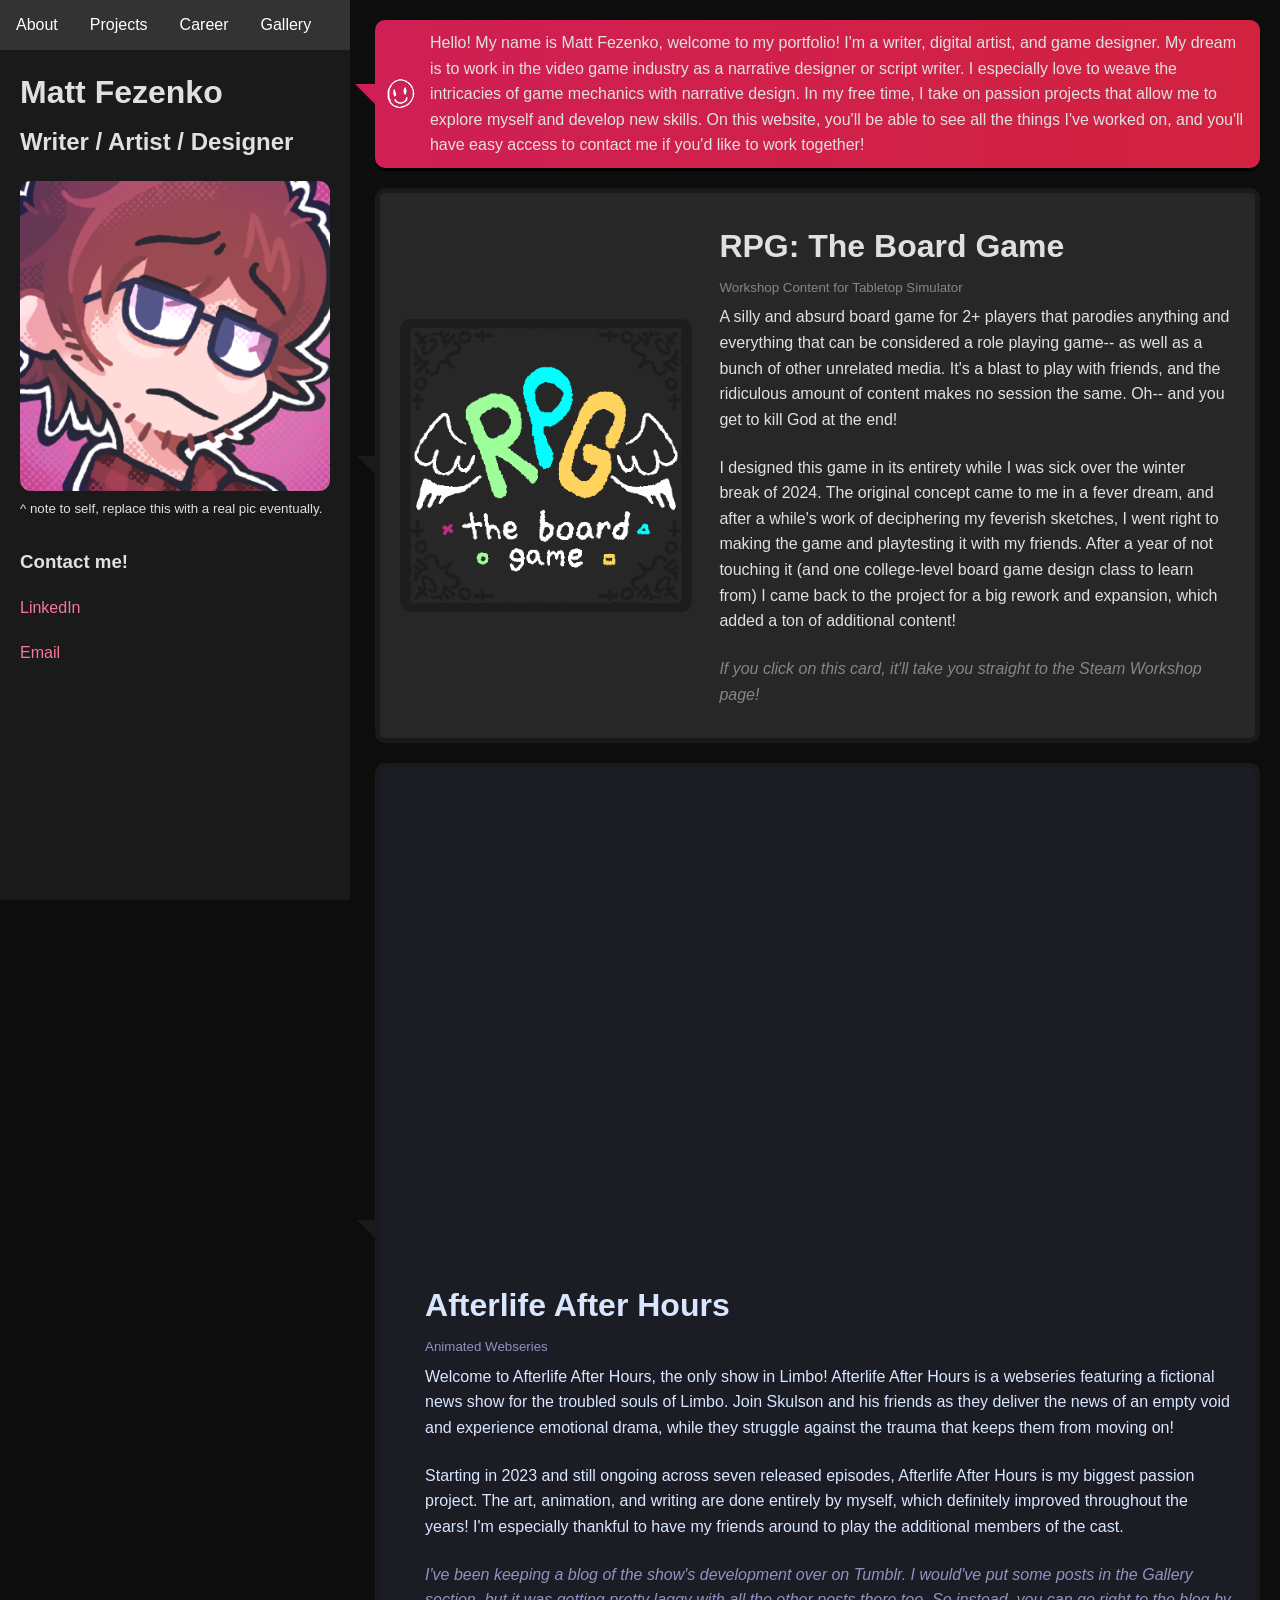
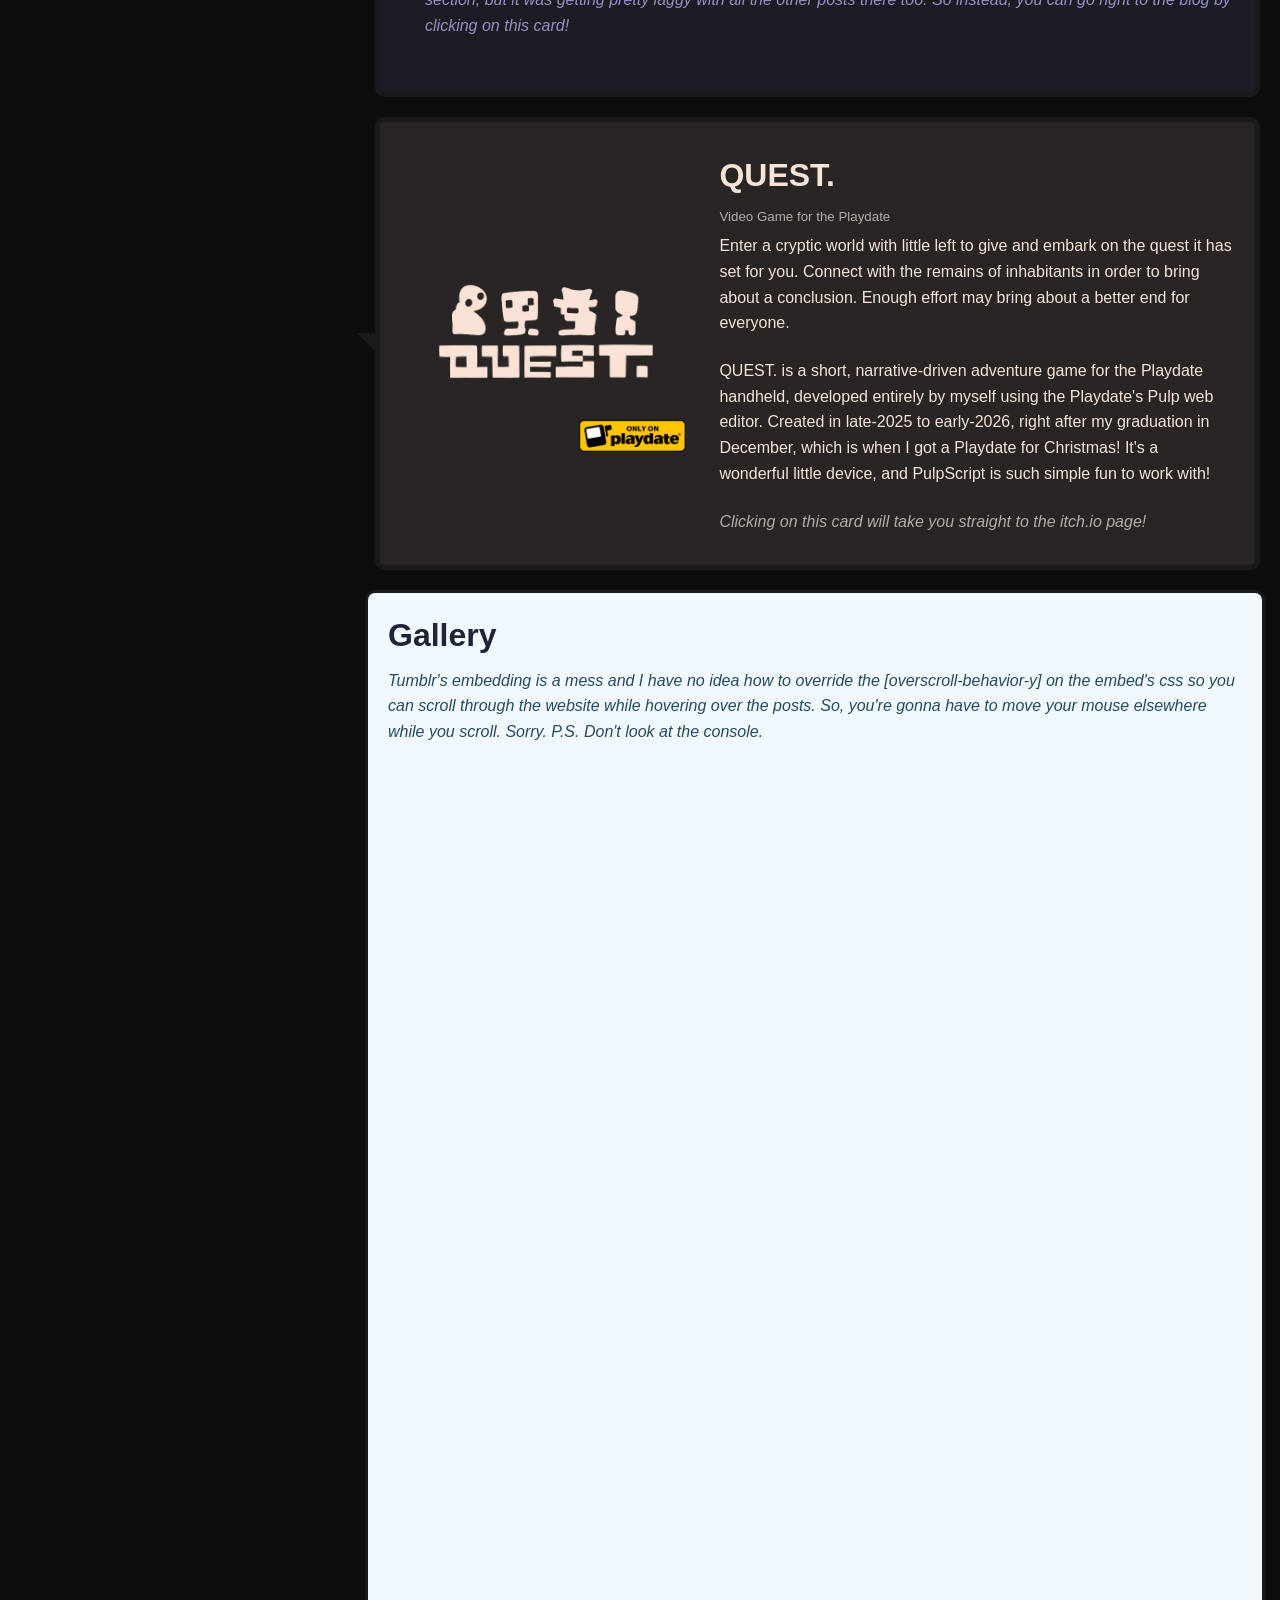
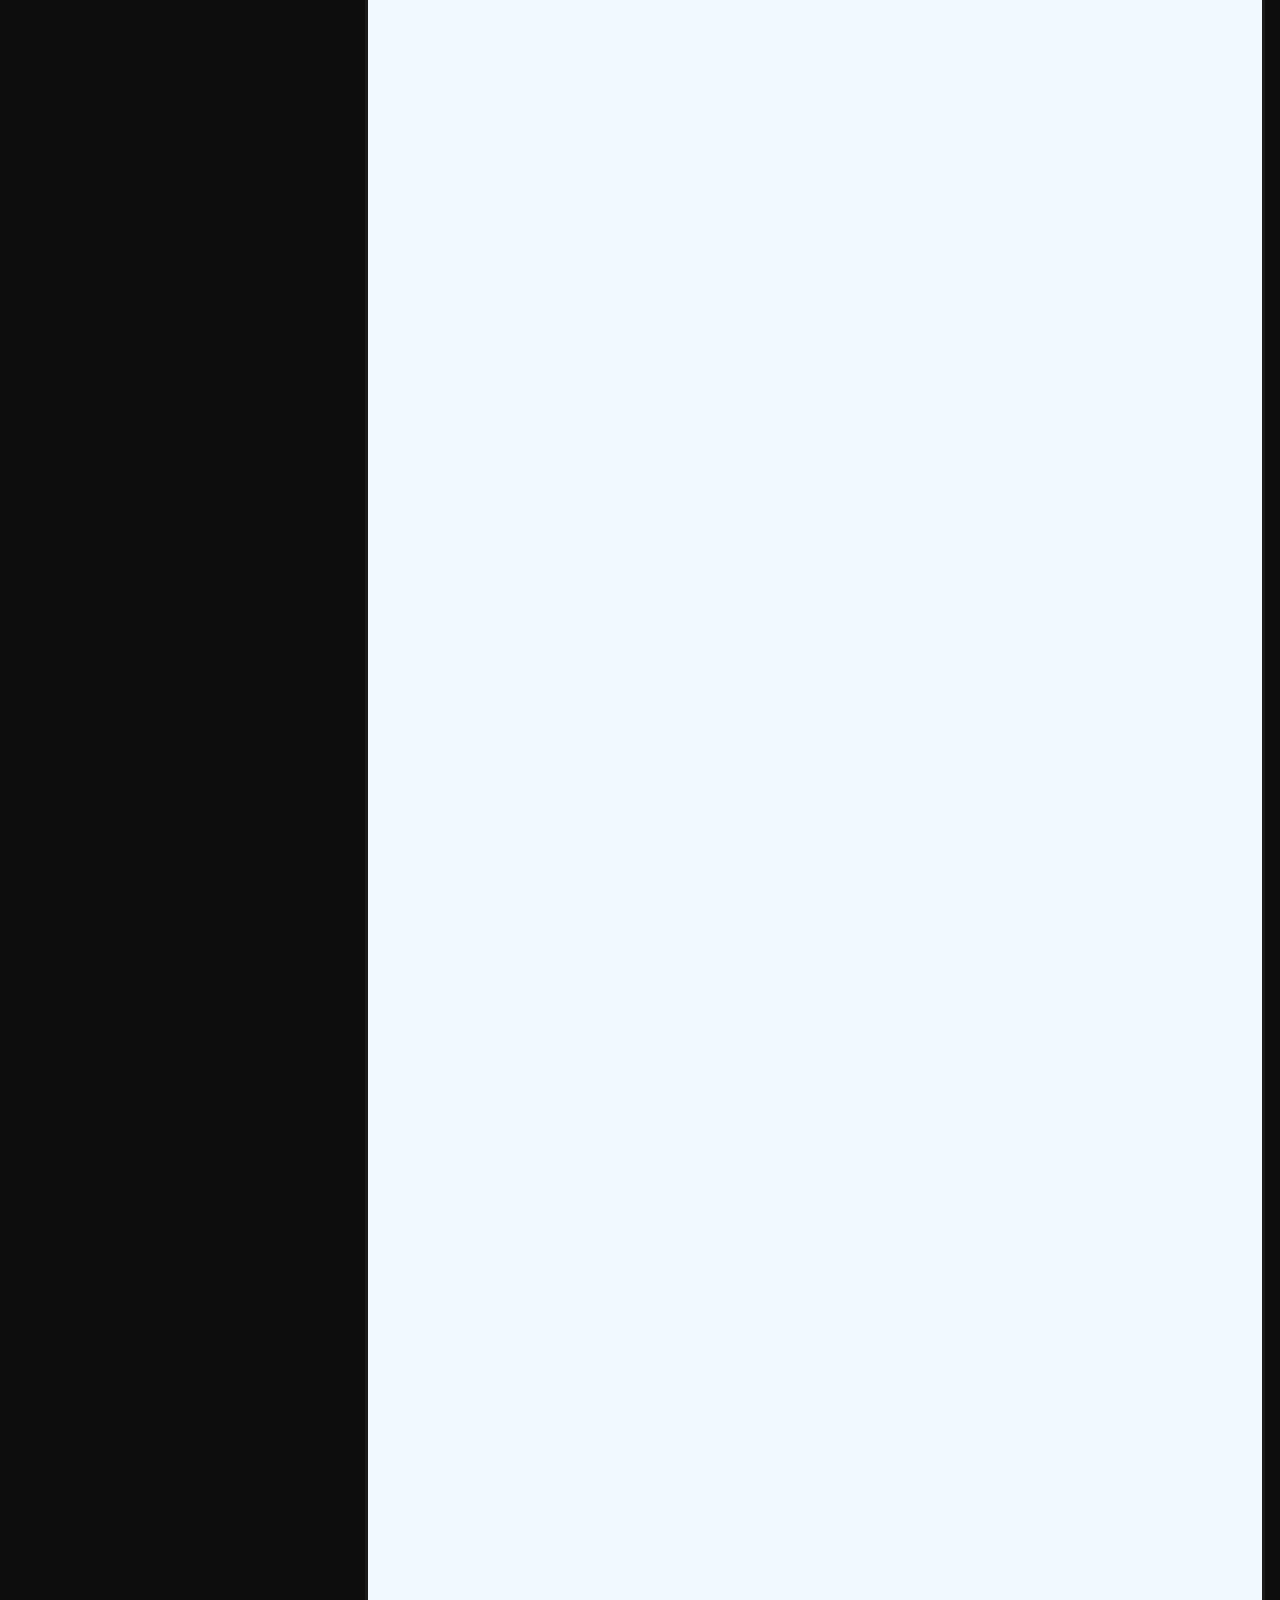
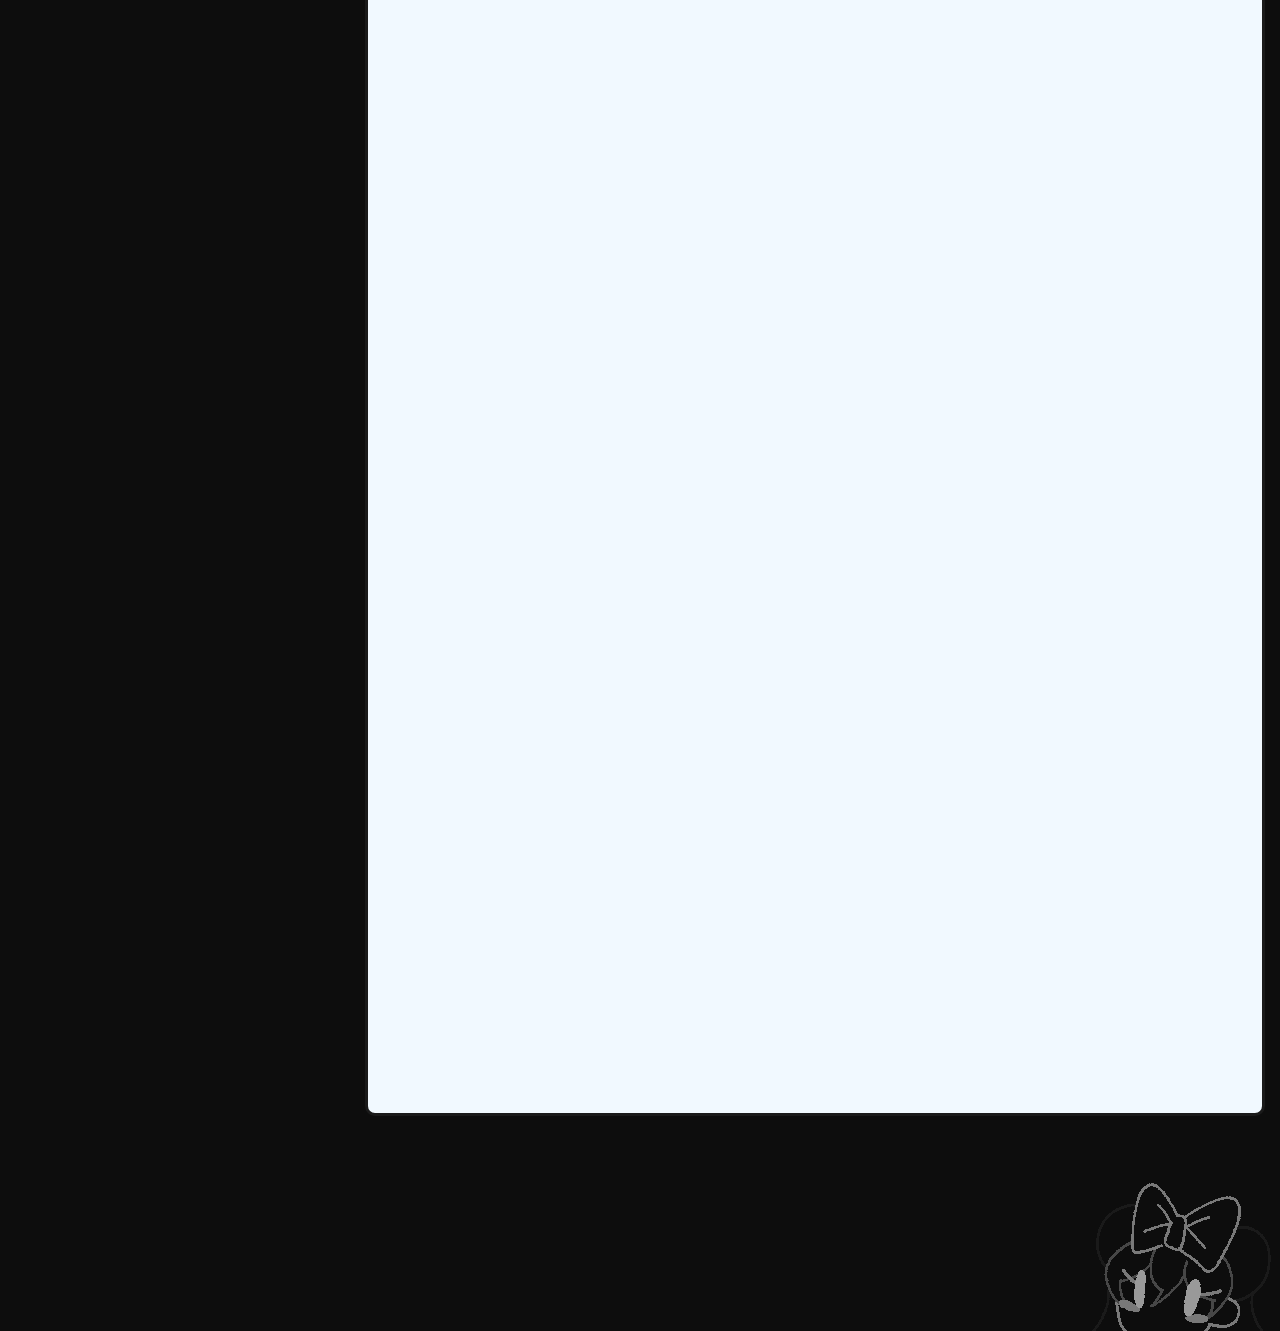
==== index.html @ 49c945d4 "Fixed the footer being lame and boring. Also added.... something else, I don't remember! Oops! Whate" ====
<!doctype html>
<html lang="en">
<meta charset="UTF-8">
<title>Page Title</title>
<meta name="viewport" content="width=device-width,initial-scale=1">
<title>About Me — Portfolio</title>
<link rel="stylesheet" href="styles.css">

<body>
    <aside>
        <ul>
            <!-- <li style="float:left"><a href="#">Home</a></li> -->
            <li><a href="#">About</a></li>
            <li><a href="#">Projects</a></li>
            <li><a href="#">Career</a></li>
            <li><a href="#">Gallery</a></li>
        </ul>
        <div class="sidebar">

            <h1>Matt Fezenko</h1>
            <h2>Writer / Artist / Designer</h2>
            <br>
            <img src="test.png" alt="Portrait" style="width:100%;height:max-content;border-radius: 11px;">
            <p><sup> ^ note to self, replace this with a real pic eventually.</sup></p>
            <br>
            <h3>Contact me!</h3>
            <br>
            <a href="https://www.linkedin.com/in/matt-fezenko-17993b254/">LinkedIn</a>
            <br>
            <a href="mailto:matthew30204@gmail.com">Email</a>

        </div>
    </aside>

    <main>

        <hgroup class="mini-bubble">
            <img class="emoji" src="img/smile_test.gif" alt=":smiley:" style="align-self: center;">
            <p style="padding-left: 1.5%;">Hello! My name is Matt Fezenko, welcome to my portfolio! I'm a writer,
                digital artist, and game designer. My dream is to work in the video game industry as a narrative
                designer or script writer.
                I especially love to weave the intricacies of game mechanics with narrative design.
                In my free time, I take on passion projects that allow me to explore myself and develop new skills.
                On this website, you'll be able to see all the things I've worked on, and you'll have easy access to
                contact me if you'd like to work together!
            </p>
        </hgroup>

        
        <hgroup class="bubble" style="background-color:#272727; color:#ffffff;">
            <a href="https://steamcommunity.com/sharedfiles/filedetails/?id=3132301756">
            <img class="image" src="img\rpg_header.png" style="width:99%;">
            <container>
                <h1 style="padding-left:5%; padding-top:2%; color: #e0e0e0;"> RPG: The Board Game</h1>
                <sup style="padding-left:5%; color: rgb(134, 134, 134);"> Workshop Content for Tabletop Simulator</sup>
                <p style="padding-left:5%; color: #e0e0e0;" > A silly and absurd board game for 2+ players that parodies anything and
                    everything that can be considered a role playing game-- as well as a bunch of other unrelated media. 
                    It's a blast to play with friends, and the ridiculous amount of content makes no session the same.
                    Oh-- and you get to kill God at the end!</p>
                <br>
                <p style="padding-left:5%; padding-right:2%; color: #e0e0e0;">I designed this game in its entirety while I was sick over the winter break
                    of 2024. The original concept came to me in a fever dream, and after a while's work of deciphering
                    my feverish sketches,
                    I went right to making the game and playtesting it with my friends. After a year of not touching it
                    (and one college-level board game design class to learn from) I came back to the project for a big
                    rework and expansion, which added a ton of additional content!</p>
                <br>
                <p style="padding-left:5%; padding-bottom:2%; color: rgb(134, 134, 134);"><i>If you click on this card, it'll take you straight to the Steam Workshop page!</i></p>
            </container>
            </a>
        </hgroup>
        
        
        <hgroup class="bubble" style="background-color:#1c1c25;">
            <a href="https://afterlifeafterhours.tumblr.com" style="flex-direction: column;">
            <iframe class="video" src="https://www.youtube.com/embed/videoseries?si=u2Iw6Vz8kjrTDzzK&amp;list=PL6oJCat0-7sY2JEn8Pnu3G33MvRv04XU5" title="YouTube video player" frameborder="0" allow="accelerometer; autoplay; clipboard-write; encrypted-media; gyroscope; picture-in-picture; web-share" referrerpolicy="strict-origin-when-cross-origin" allowfullscreen></iframe>
            <container style="padding-top: 3%; padding-bottom: 2%;">
                <h1 style="padding-left: 3%; color:#d8e6ff;" > Afterlife After Hours</h1>
                <sup style="padding-left: 3%; color:#9291c2;"> Animated Webseries</sup>
                <p style="padding-left: 3%; color:#d8e6ff;"> Welcome to Afterlife After Hours, the only show in Limbo! Afterlife After
                    Hours is a webseries featuring a fictional news show for the troubled souls of Limbo. Join Skulson
                    and his friends as they deliver the news of an empty void and experience emotional drama, while they struggle against the trauma
                    that keeps them from moving on! </p>
                <br>
                <p style="padding-left:3%; color:#d8e6ff;">Starting in 2023 and still ongoing across seven released episodes, Afterlife After Hours is my biggest
                    passion project. The art, animation, and writing are done entirely by myself, which definitely improved throughout the years! I'm especially thankful to have my friends around to play the additional members of the cast.</p>
                <br>
                <p style="padding-left:3%; padding-bottom:2%; color:#9291c2;"><i>I've been keeping a blog of the show's development over on Tumblr. I would've put some posts in the Gallery section, but it was getting pretty laggy with all the other posts there too. So instead, you can go right to the blog by clicking on this card!</i></p>
            </container>
            </a>
        </hgroup>
        

        <hgroup class="bubble" style="background-color:#282524; color:#f6e4d8;">
            <img class="image" src="img\quest_header.png" style="width:99%;">
            <container>
                <h1 style="padding-left: 5%; padding-top:2%;" > QUEST.</h1>
                <sup style="padding-left: 5%; color:#b3aca7;"> Video Game for the Playdate</sup>
                <p style="padding-left: 5%;"> Enter a cryptic world with little left to give and embark on the quest it
                    has set for you. Connect with the remains of inhabitants in order to bring about a conclusion.
                    Enough effort may bring about a better
                    end for everyone.</p>
                <br>
                <p style="padding-left:5%; padding-right:2%;"> QUEST. is a short, narrative-driven adventure game for the Playdate
                    handheld, developed entirely by myself using the Playdate's Pulp web editor. Created in late-2025 to early-2026, right
                    after my graduation in December, which is when I got
                    a Playdate for Christmas! It's a wonderful little device, and PulpScript is such simple fun to work
                    with!
                </p>
                <br>
                <p style="padding-left:5%; padding-bottom:2%; color:#b3aca7;"><i>Clicking on this card will take you straight to the itch.io page!</i></p>
            </container>
            </p>
        </hgroup>

        <hgroup class="gallery-bubble">
            <h1 style="color: #212138;">Gallery</h1>
            <i style="color:#254a5e">Tumblr's embedding is a mess and I have no idea how to override the [overscroll-behavior-y] on the embed's css so you can scroll through the website while hovering over the posts. So, you're gonna have to move your mouse elsewhere while you scroll. Sorry. P.S. Don't look at the console.</i>
            <br>
            <container class="grid"> 
                <iframe title="Tumblr post" frameborder="0" allowfullscreen="true" src="https://embed.tumblr.com/embed/post/f4obCw_0-6rOYSiC2QkIlg/805022764881821696/v2?&amp;language=en_US&amp;did=c6e4c0f3ec1ad38d629c1396662a0e3ebbc42ff5" class="tumblr-embed tumblr-embed-loaded" style="display: block; padding: 0px; margin: 0px auto; border: none; visibility: visible; min-height: 200px; max-width: 100%;" height="710"></iframe>
                <iframe title="Tumblr post" frameborder="0" allowfullscreen="true" src="https://embed.tumblr.com/embed/post/t:K0C_xB9n4qiNK-OOtm3hPA/803877996694011904/v2?&amp;language=en_US&amp;did=73a4d217e69bb0d94b3b1ed77fca16cd2f68afd3" class="tumblr-embed tumblr-embed-loaded" style="display: block; padding: 0px; margin: 10px auto; border: none; visibility: visible; min-height: 200px; max-width: 100%;" height="812"></iframe>
                <iframe title="Tumblr post" frameborder="0" allowfullscreen="true" src="https://embed.tumblr.com/embed/post/t:K0C_xB9n4qiNK-OOtm3hPA/796437949115973632/v2?&amp;language=en_US&amp;did=5fd5b3437accfe8dee5e91b8a345dd3c7282a014" class="tumblr-embed tumblr-embed-loaded" style="display: block; padding: 0px; margin: 10px auto; border: none; visibility: visible; min-height: 200px; max-width: 100%;" height="635"></iframe>
                <iframe title="Tumblr post" frameborder="0" allowfullscreen="true" src="https://embed.tumblr.com/embed/post/t:K0C_xB9n4qiNK-OOtm3hPA/786884608504496128/v2?&amp;language=en_US&amp;did=455853525a36215f6145d07238ef25945cac2326" class="tumblr-embed tumblr-embed-loaded" style="display: block; padding: 0px; margin: 10px auto; border: none; visibility: visible; min-height: 200px; max-width: 100%;" height="756"></iframe>
                <iframe title="Tumblr post" frameborder="0" allowfullscreen="true" src="https://embed.tumblr.com/embed/post/t:K0C_xB9n4qiNK-OOtm3hPA/788061404734390272/v2?&amp;language=en_US&amp;did=3bb7875708f97b5e8bacf2acc017ecf203bdb979" class="tumblr-embed tumblr-embed-loaded" style="display: block; padding: 0px; margin: 10px auto; border: none; visibility: visible; min-height: 200px; max-width: 100%;" height="486"></iframe>
                <iframe title="Tumblr post" frameborder="0" allowfullscreen="true" src="https://embed.tumblr.com/embed/post/t:K0C_xB9n4qiNK-OOtm3hPA/776252419817472000/v2?&amp;language=en_US&amp;did=5287c4a03eb77dd0974cabf0a016cbf25190ecc0" class="tumblr-embed tumblr-embed-loaded" style="display: block; padding: 0px; margin: 10px auto; border: none; visibility: visible; min-height: 200px; max-width: 100%;" height="1536"></iframe>
                <iframe title="Tumblr post" frameborder="0" allowfullscreen="true" src="https://embed.tumblr.com/embed/post/t:K0C_xB9n4qiNK-OOtm3hPA/771635293608607744/v2?&amp;language=en_US&amp;did=9928a260d12278bf8196b693c053f87977771ed9" class="tumblr-embed tumblr-embed-loaded" style="display: block; padding: 0px; margin: 10px auto; border: none; visibility: visible; min-height: 200px; max-width: 100%;" height="1176"></iframe>
                <iframe title="Tumblr post" frameborder="0" allowfullscreen="true" src="https://embed.tumblr.com/embed/post/t:K0C_xB9n4qiNK-OOtm3hPA/765801876199538688/v2?&amp;language=en_US&amp;did=1bfde601764ee594531c6b2c87093d0ca4cb94ae" class="tumblr-embed tumblr-embed-loaded" style="display: block; padding: 0px; margin: 10px auto; border: none; visibility: visible; min-height: 200px; max-width: 100%;" height="794"></iframe>
            </container>
        </hgroup>

        <footer>
            <div class="secret">
            </div>
            
        </footer>
    </main>

</body>

</html>
---- styles.css ----
/* General Styles */
* {
    margin: 0;
    padding: 0;
    box-sizing: border-box;
    scrollbar-width: thin;
    scrollbar-color: #f77898 #0d0d0d;
}

body {
    display: flex;
    font-family: Arial;
    line-height: 1.4;
    color: #e0e0e0;
    background-color: #0d0d0d;
    height: 100%;
}

html {
    scroll-behavior: smooth;
    height: 100%;
    overscroll-behavior-y: none
    /* threw this in here and a dozen other places thinking it would make it so you can scroll while hovering over one of the Tumblr embeds. 
    it's the right property but i have no idea how to make it actually work. whatever, it's gonna stay in as a reminder of what Tumblr puts me through.*/
}

ul {
    /* nav bar stuff*/
    visibility: visible;
    list-style-type: none;
    margin: 0;
    padding: 0;
    overflow: hidden;
    background-color: #333333;
}

ul li {
    /* item list in nav bar */
    float: left;
}

ul li a {
    /* link in nav bar */
    display: block;
    color: white;
    text-align: center;
    padding: 14px 16px;
    text-decoration: none;
}

a {
    color: #f77898;
    text-decoration: none;
    display: flex;
}

ul li a:hover {
    /* mouse over link */
    color: hotpink;
}

.image {
    border-radius: 11px;
    height: fit-content;
    max-width: 35%;
    align-self: center;
}

.video {
    border-radius: 10px;
    width: 100%;
    height: fill;
    aspect-ratio: 16/9;
}

.emoji {
    width: 2em;
    height: 2em;
}

.secret {
    /* hidden image in footer */
    overflow: hidden;
    float: right;
    background: url("img/idolpeek.gif") no-repeat;
    display: block;
    visibility: visible;
    padding: 10px;
    height: 200px;
    width: 200px;

    /* transform set-up so she hides when hovered over */
    top: 0;
    position: relative;
    transition: 1s;
}

.secret:hover {
    top: 100px;
    background: url("img/idolpeek_shy.gif") no-repeat;
}

aside {
    height: 100%;
    position: fixed;
    overflow-y: hidden;
    top: 0px;
    /* adjust based on nav bar height */
    left: 0;
    width: 30%;
    max-width: 350px;
    min-width: 200px;
}

.sidebar {
    padding: 20px;
    background-color: #1a1a1a;
    height: 100%;
}

.container {
    display: flex;
    flex-direction: row;
    justify-content: center;
    align-items: flex-start;
    width: 100%;
}

.grid {
    /* multi-column layout for gallery, took the code from somewhere online so i don't know why i would use -webkit and -moz.
    it's clearly something regarding Safari webkit and Mozilla Firefox but I don't use either of those enough to know the difference.*/
    -webkit-column-count: 3;
    -webkit-column-gap: 1%;
    -moz-column-count: 3;
    -moz-column-gap: 1%;
    column-count: 4;
    column-gap: 1%;
    gap: 1%;
    width: 100%;
}

h1 {
    font-size: 2em;
    margin-bottom: 10px;
}

i {
    line-height: 1.6;
}

p {
    line-height: 1.6;
}

.bubble {
    display: flex;
    flex-direction: row;
    margin: 20px;
    margin-left: min(calc(30% + 25px), calc(350px + 25px));
    min-width: 400px;
    max-width: 70%;
    padding: 20px;
    background: #1a1a1a;

    border-style: solid;
    border-width: 5px;
    border-radius: 10px;
    border-color: #1a1a1a;
    box-shadow: 0px 0px 0px #1a1a1a;

    /* remember! this is the stuff you need in a class for it to move on hover!!! */
    top: 0;
    position: relative;
    transition: 0.5s;
}

.bubble:hover {
    top: -10px;
}

.bubble:after {
    content: '';
    position: absolute;
    left: 0;
    top: 50%;
    width: 0;
    height: 0;
    border: 20px solid transparent;
    border-right-color: #1a1a1a;
    border-left: 0;
    border-top: 0;
    margin-top: -10px;
    margin-left: -23px;
}

.mini-bubble {
    display: flex;
    flex-direction: row;
    width: fit-content;
    min-width: 300px;
    max-width: 70%;
    margin: 20px;
    margin-left: min(calc(30% + 25px), calc(350px + 25px));
    padding: 10px;
    position: relative;
    background: #2e2e2e;
    background-image: linear-gradient(to right, rgb(207, 31, 84), rgb(209, 34, 63));
    border-radius: 10px;
    box-shadow: 0 3px 0px rgb(0, 0, 0);
    transition: 0.5s;
}

.mini-bubble:after {
    content: '';
    position: absolute;
    left: 0;
    top: 50%;
    width: 0;
    height: 0;
    border: 20px solid transparent;
    border-right-color: rgb(207, 31, 84);
    border-left: 0;
    border-top: 0;
    margin-top: -10px;
    margin-left: -20px;
}

.gallery-bubble {
    display: flex;
    flex-direction: column;
    margin: 15px;
    margin-left: min(calc(30% + 15px), calc(350px + 15px));

    min-width: 400px;
    max-width: 80%;
    padding: 20px;
    position: relative;
    background: #1a1a1a;

    border-style: solid;
    border-radius: 10px;
    border-color: #1a1a1a;
    background-color: #f1f9ff;

    box-shadow: 0px 0px 0px #1a1a1a;

    top: 0;
    transition: 0.5s;
}

.tumblr-embed {
    overscroll-behavior-y: none !important;
    border-radius: 10px;
    border-style: hidden;
    position: relative;
    top: 0px;
    transition: 0.5s;
}

.tumblr-embed:hover {
    top: -10px;
}

.button {
    background-color: #858585;
    border-radius: 10px;
    color: white;
    margin-left: 5%;
    margin-top: 2%;
    padding: 10px;
    text-align: center;
    text-decoration: none;
    font-size: 16px;
    cursor: pointer;
}

.footer {
    width: fill;
}


@media screen and (max-width: 1222px) {

    .container,
    .bubble, a {
        flex-direction: column;
    }

    .image {
        max-width: min-content;
        height: auto;
        margin-bottom: 1%;
    }

}

/* makes the grid have more/less columns based on screen size. there's probably an easier way to do this but i really don't care. */
@media screen and (max-width: 1600px) {
    .grid {
        -webkit-column-count: 3;
        -webkit-column-gap: 0px;
        -moz-column-count: 3;
        -moz-column-gap: 0px;
        column-count: 3;
        column-gap: 0px;
        gap: 1%;
        width: 100%;
    }
}

@media screen and (max-width: 1280px) {
    .grid {
        -webkit-column-count: 2;
        -webkit-column-gap: 0px;
        -moz-column-count: 2;
        -moz-column-gap: 0px;
        column-count: 2;
        column-gap: 0px;
        gap: 1%;
        width: 100%;
    }
}

@media screen and (max-width: 690px) {

    ul, .sidebar, .bubble:after, .mini-bubble:after {
        visibility: hidden;
    }

    .container,
    .bubble, .mini-bubble, .gallery-bubble {
        flex-direction: column;
        margin-left: 10px;
        margin-right: 10px;
        max-width: 100%;
        min-width: none;
    }

    .image {
        max-width: min-content;
        height: auto;
        margin-bottom: 1%;
    }

    .grid {
        -webkit-column-count: 2;
        -webkit-column-gap: 0px;
        -moz-column-count: 2;
        -moz-column-gap: 0px;
        column-count: 2;
        column-gap: 0px;
        gap: 1%;
        width: 100%;
    }

}
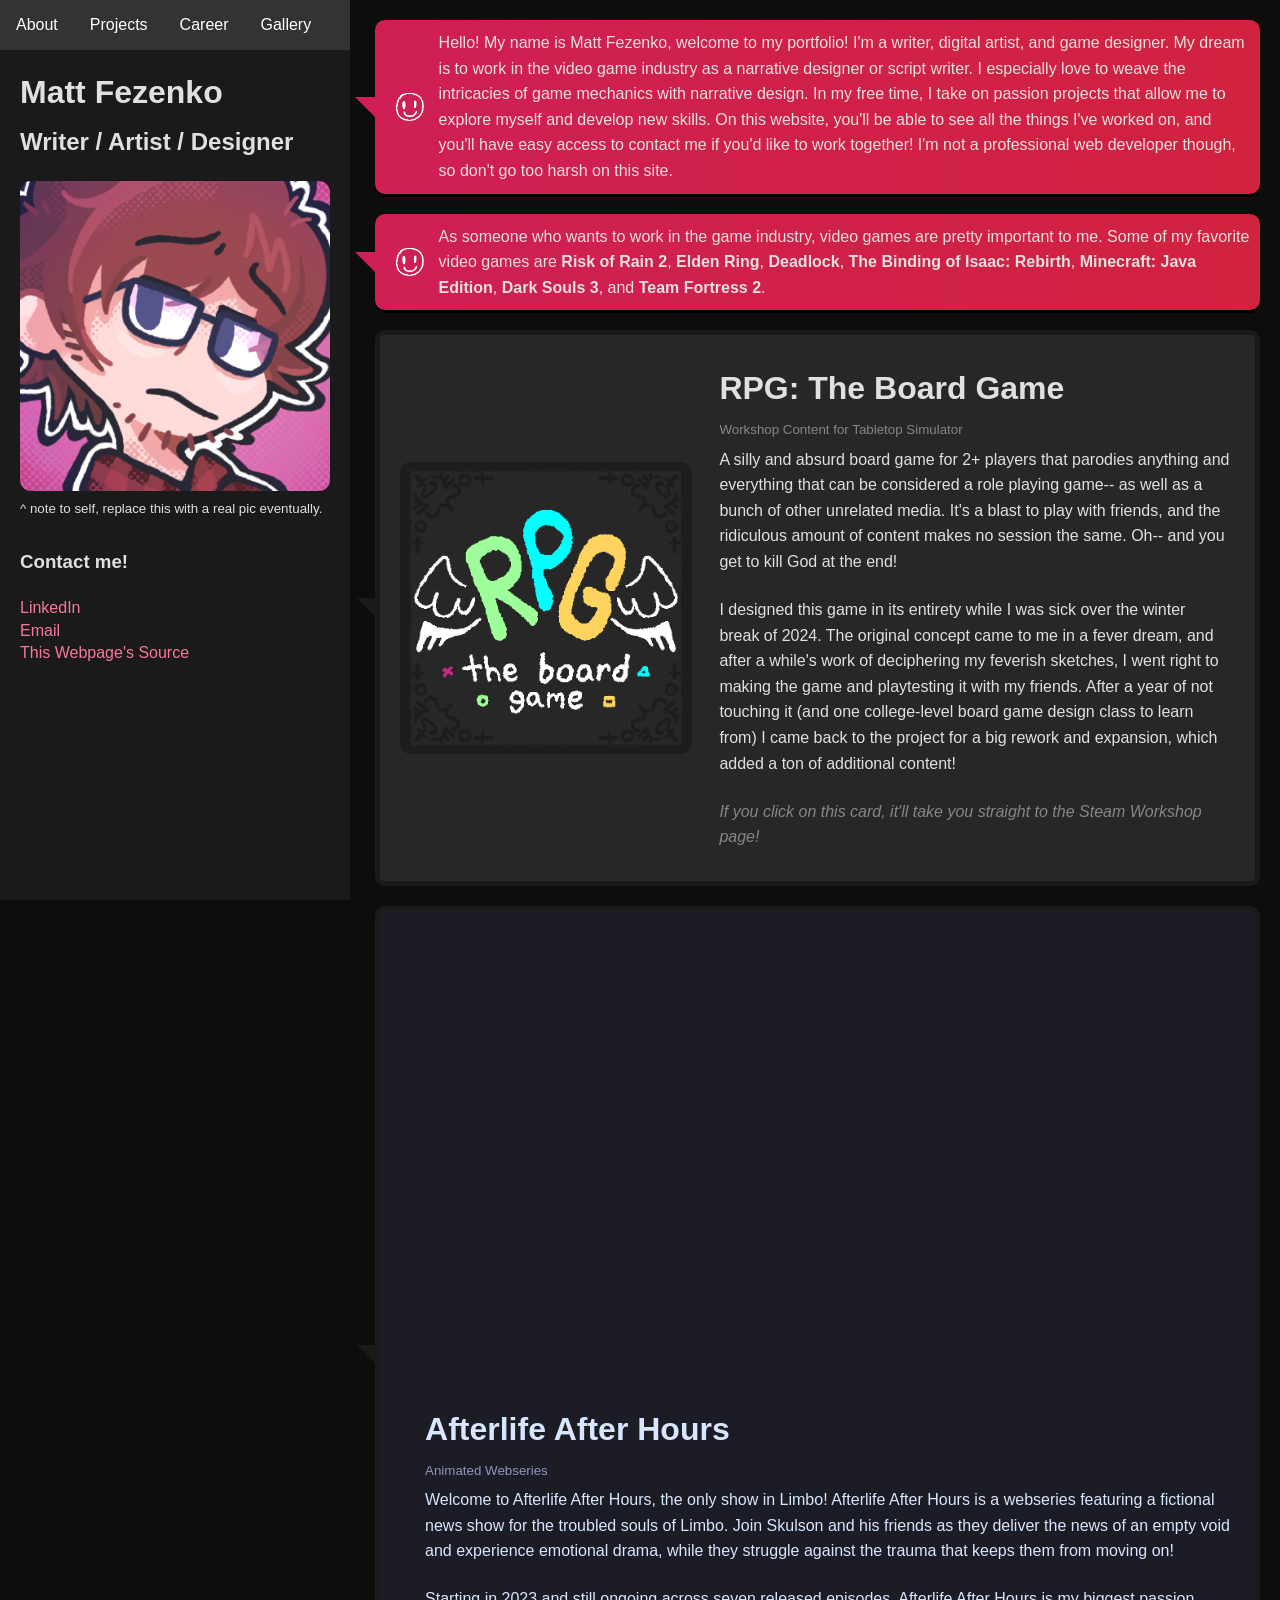
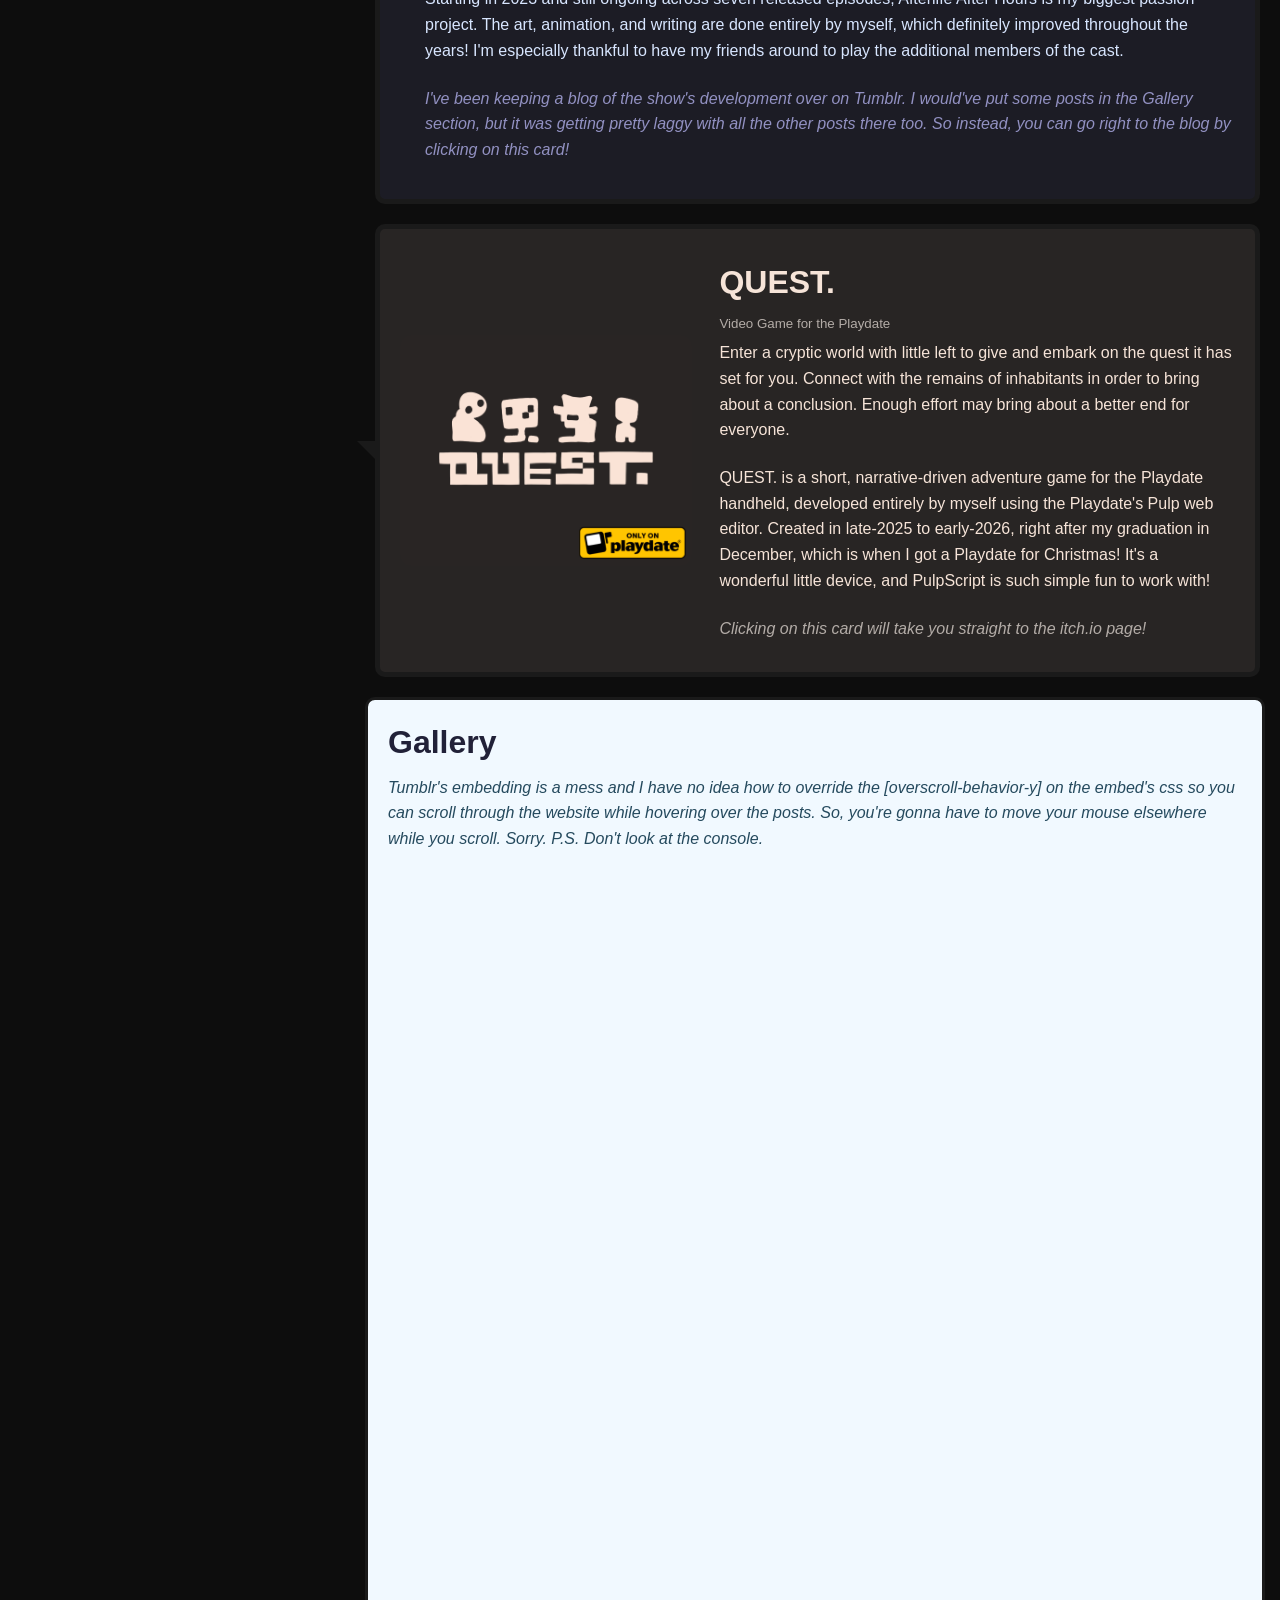
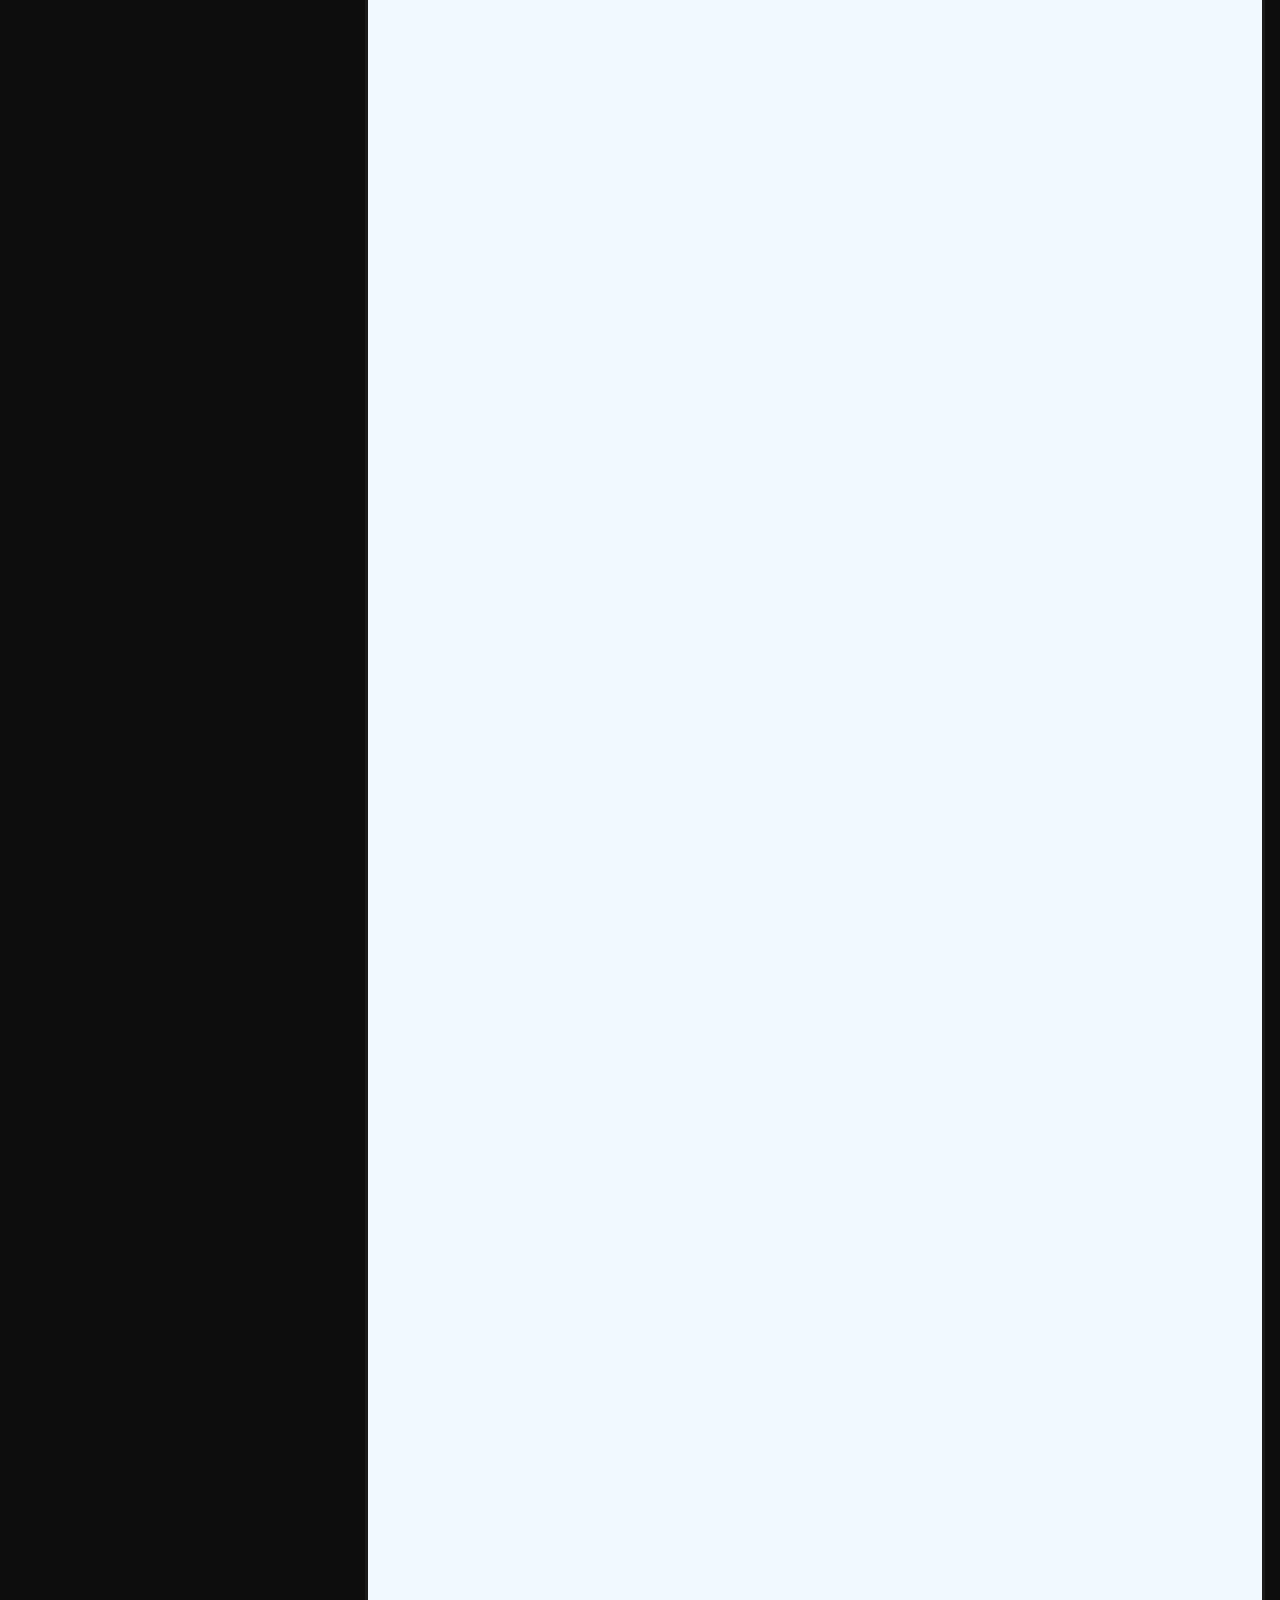
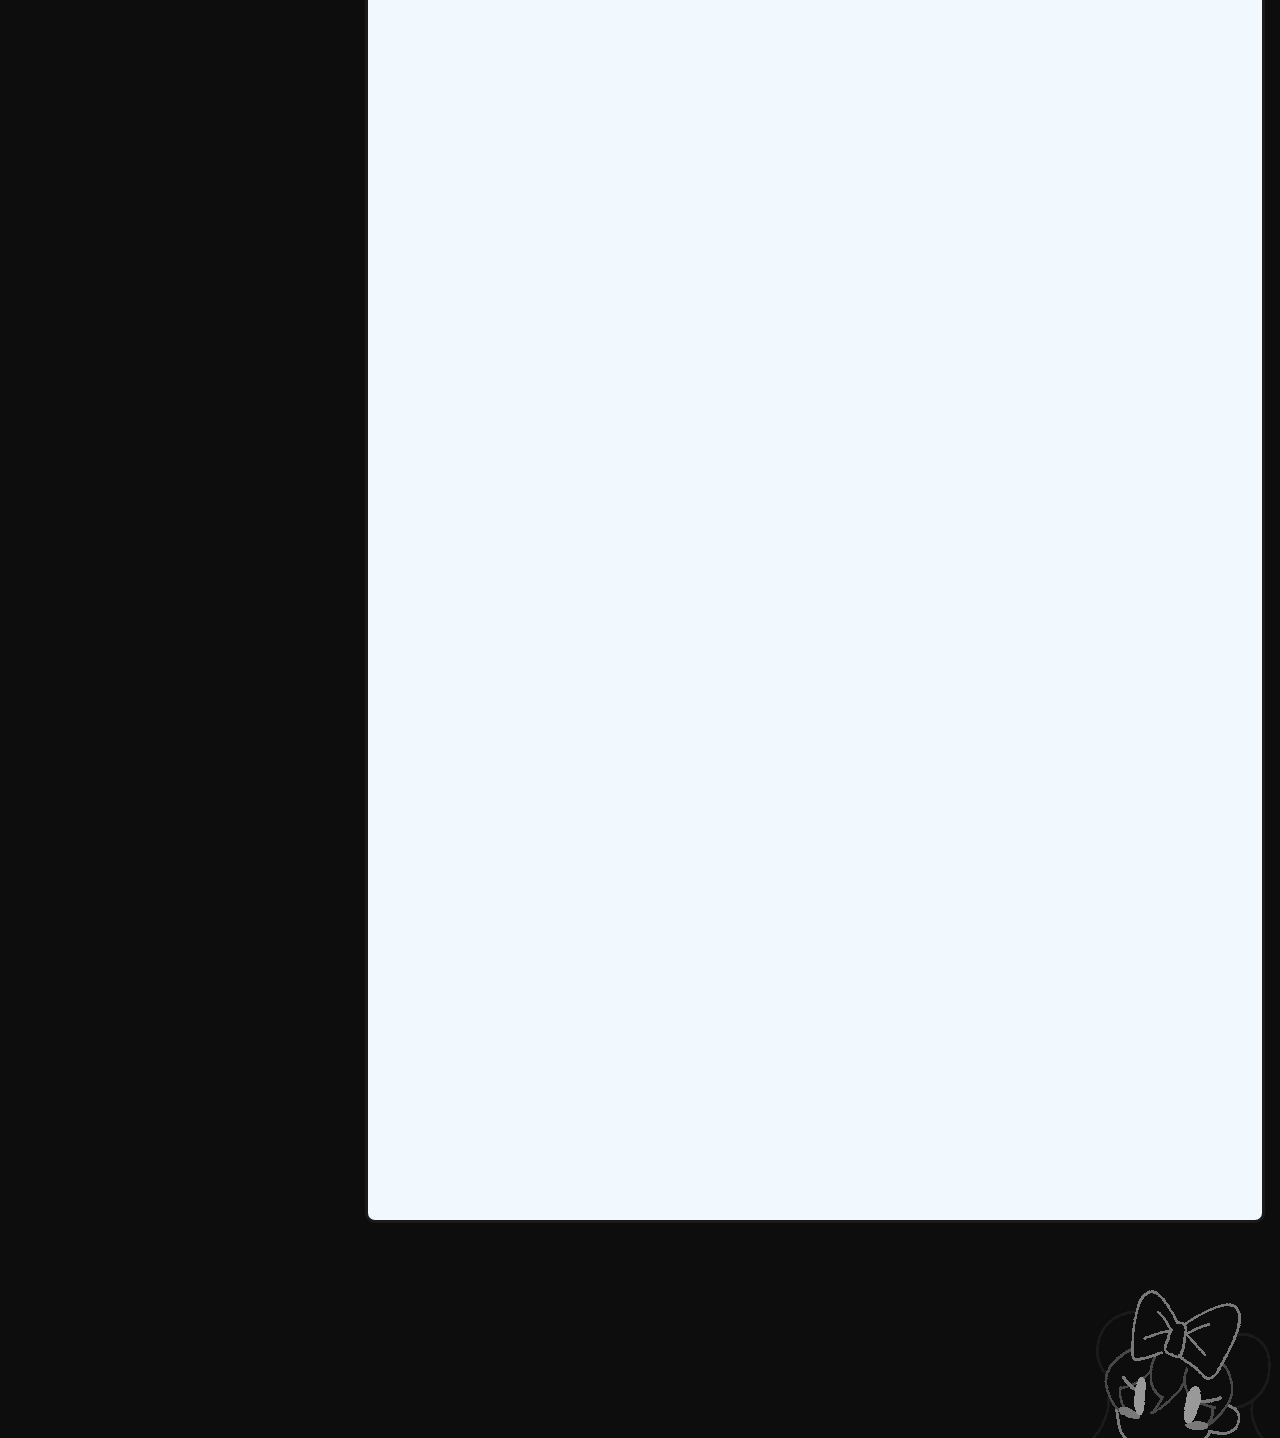
==== commit 7ab13ac5: "Fixed the footer being broken, actually. Oh, and I added a list of favorite games to the About Me se" ====
--- a/index.html
+++ b/index.html
@@ -3,7 +3,7 @@
 <meta charset="UTF-8">
 <title>Page Title</title>
 <meta name="viewport" content="width=device-width,initial-scale=1">
-<title>About Me — Portfolio</title>
+<title>Matt Fezenko!</title>
 <link rel="stylesheet" href="styles.css">
 
 <body>
@@ -14,6 +14,9 @@
             <li><a href="#">Projects</a></li>
             <li><a href="#">Career</a></li>
             <li><a href="#">Gallery</a></li>
+
+            <!-- to:do - figure out how to link these to different sections of the page.  -->
+
         </ul>
         <div class="sidebar">
 
@@ -28,7 +31,8 @@
             <a href="https://www.linkedin.com/in/matt-fezenko-17993b254/">LinkedIn</a>
             <br>
             <a href="mailto:matthew30204@gmail.com">Email</a>
-
+            <br>
+            <a href="https://github.com/art1st1x/portfolio"> This Webpage's Source</a>
         </div>
     </aside>
 
@@ -42,13 +46,22 @@
                 I especially love to weave the intricacies of game mechanics with narrative design.
                 In my free time, I take on passion projects that allow me to explore myself and develop new skills.
                 On this website, you'll be able to see all the things I've worked on, and you'll have easy access to
-                contact me if you'd like to work together!
+                contact me if you'd like to work together! I'm not a professional web developer though, so don't go too harsh on this site.
             </p>
         </hgroup>
 
+        <hgroup class="mini-bubble">
+            <img class="emoji" src="img/smile_test.gif" alt=":smiley:" style="align-self: center;">
+            <p style="padding-left: 1.5%;"> As someone who wants to work in the game industry, video games are pretty important to me. Some of my favorite video games are 
+                <b>Risk of Rain 2</b>, <b>Elden Ring</b>, <b>Deadlock</b>, <b>The Binding of Isaac: Rebirth</b>, 
+                <b>Minecraft: Java Edition</b>, <b>Dark Souls 3</b>, and <b>Team Fortress 2</b>.
+            </p>
+        </hgroup>
+
+        <!-- to:do - more mini bubbles to form an "about me" section  -->
         
         <hgroup class="bubble" style="background-color:#272727; color:#ffffff;">
-            <a href="https://steamcommunity.com/sharedfiles/filedetails/?id=3132301756">
+            <a href="https://steamcommunity.com/sharedfiles/filedetails/?id=3132301756" style="display:flex;">
             <img class="image" src="img\rpg_header.png" style="width:99%;">
             <container>
                 <h1 style="padding-left:5%; padding-top:2%; color: #e0e0e0;"> RPG: The Board Game</h1>
--- a/styles.css
+++ b/styles.css
@@ -51,7 +51,7 @@
 a {
     color: #f77898;
     text-decoration: none;
-    display: flex;
+    
 }
 
 ul li a:hover {
@@ -74,13 +74,13 @@
 }
 
 .emoji {
+    margin-left: 1%;
     width: 2em;
     height: 2em;
 }
 
 .secret {
     /* hidden image in footer */
-    overflow: hidden;
     float: right;
     background: url("img/idolpeek.gif") no-repeat;
     display: block;
@@ -96,7 +96,7 @@
 }
 
 .secret:hover {
-    top: 100px;
+    top: 25px;
     background: url("img/idolpeek_shy.gif") no-repeat;
 }
 
@@ -274,8 +274,11 @@
     cursor: pointer;
 }
 
-.footer {
+footer {
+    /* note how it's footer and not .footer. yeah i guess .s are only for custom classes, oops */
     width: fill;
+    height: 200px;
+    overflow: hidden;
 }
 
 
@@ -343,11 +346,11 @@
     }
 
     .grid {
-        -webkit-column-count: 2;
+        -webkit-column-count: 1;
         -webkit-column-gap: 0px;
-        -moz-column-count: 2;
+        -moz-column-count: 1;
         -moz-column-gap: 0px;
-        column-count: 2;
+        column-count: 1;
         column-gap: 0px;
         gap: 1%;
         width: 100%;
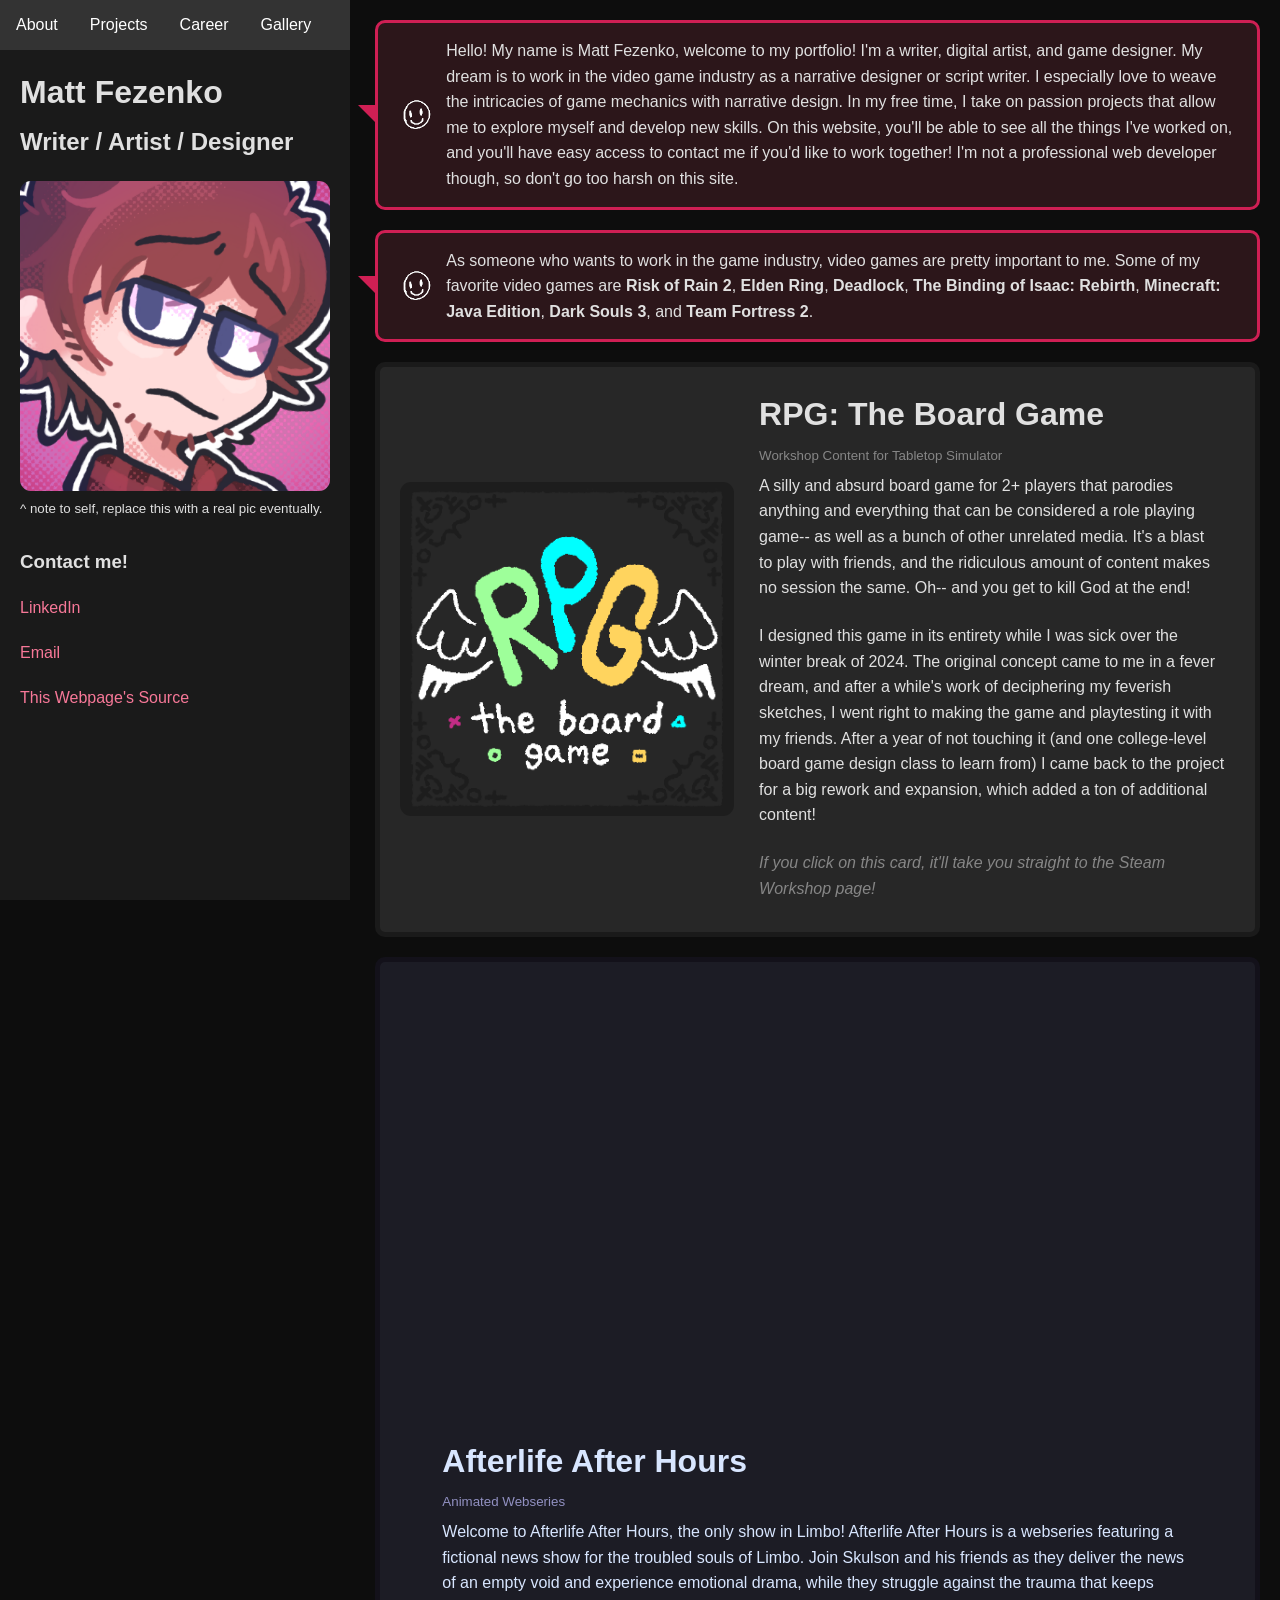
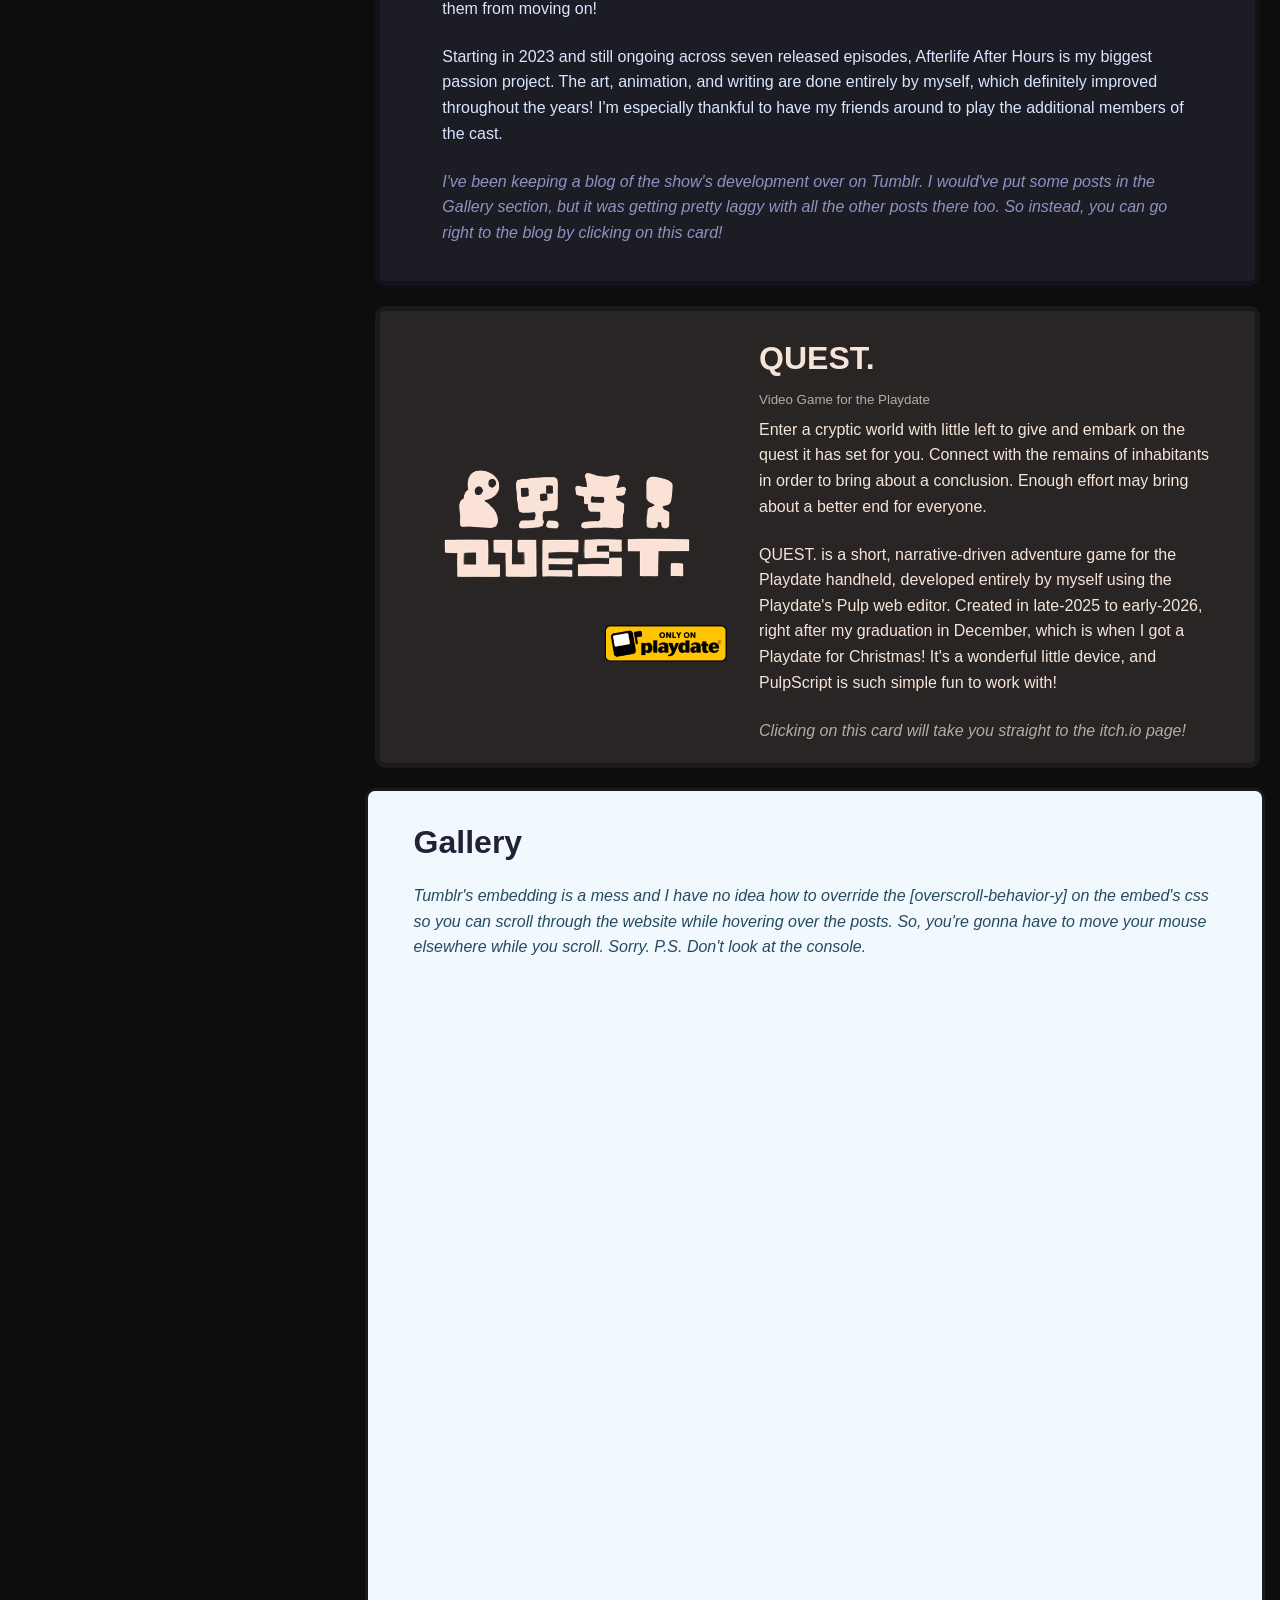
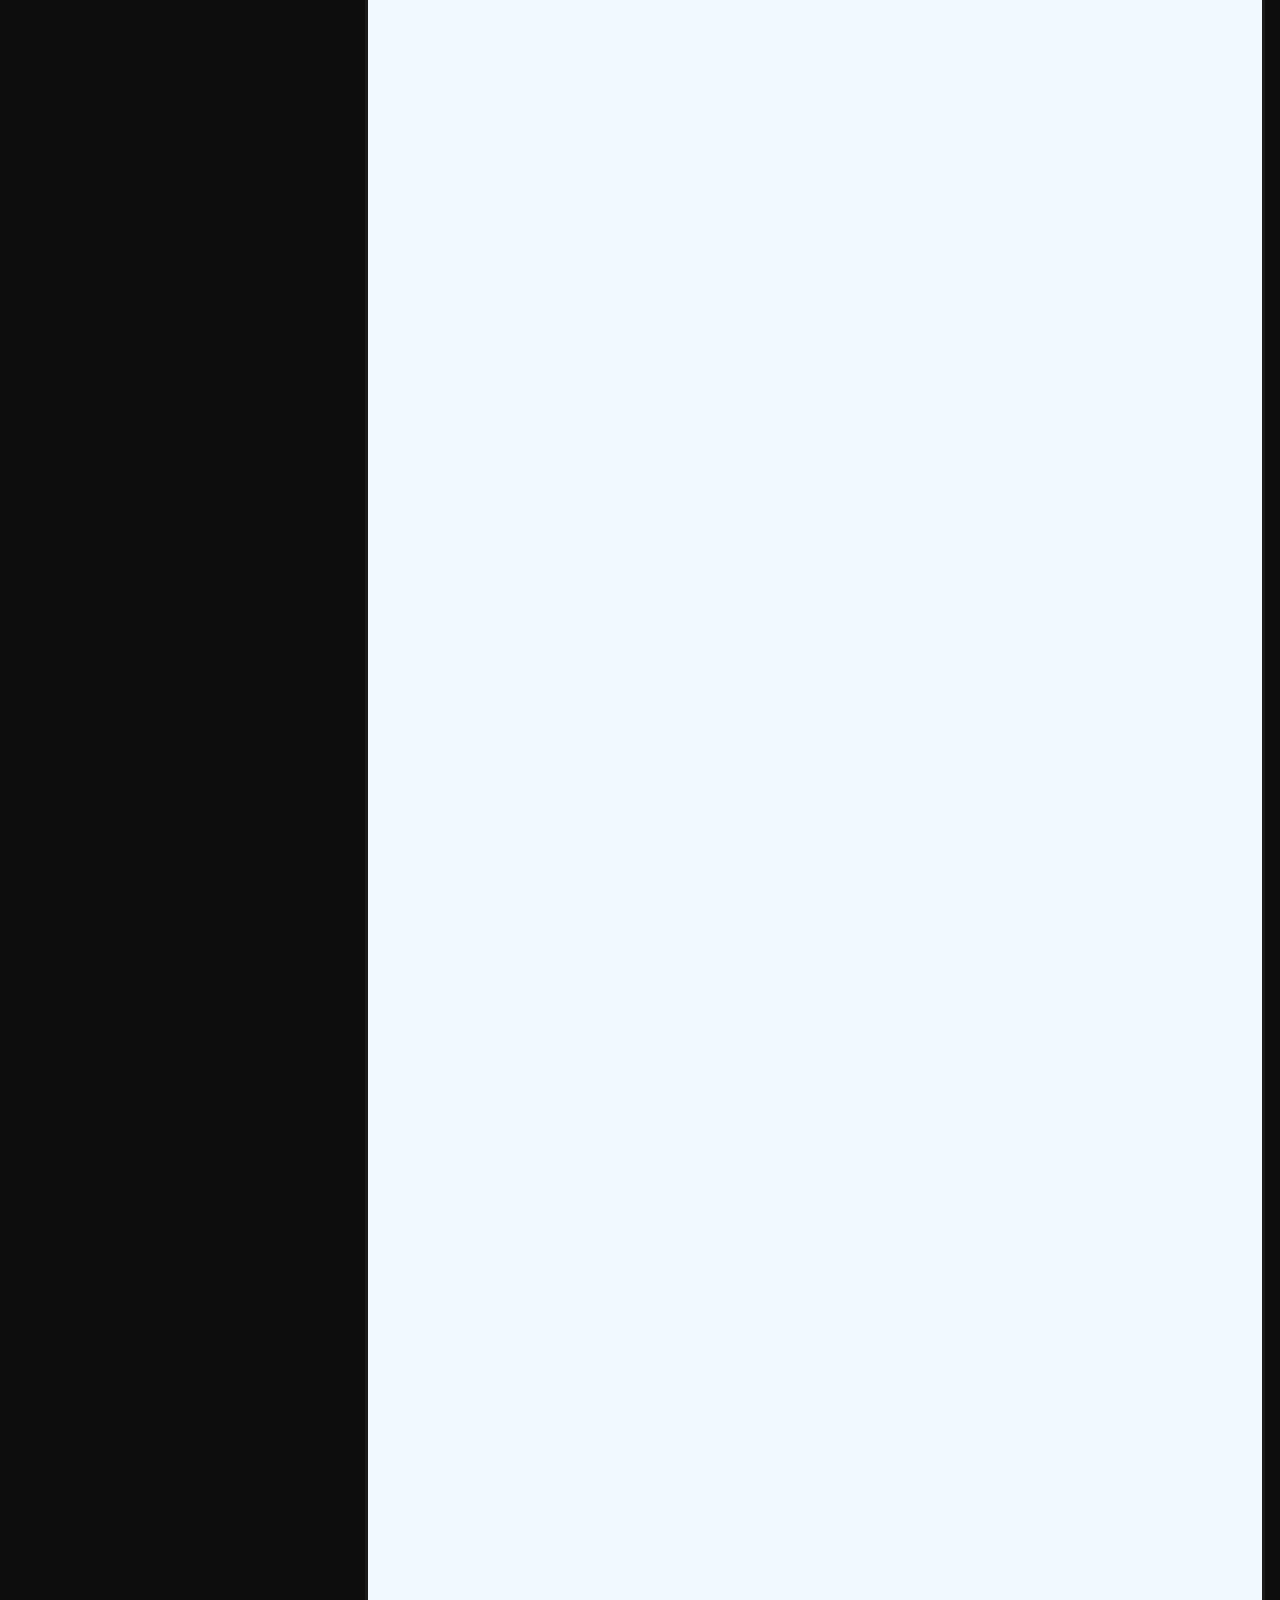
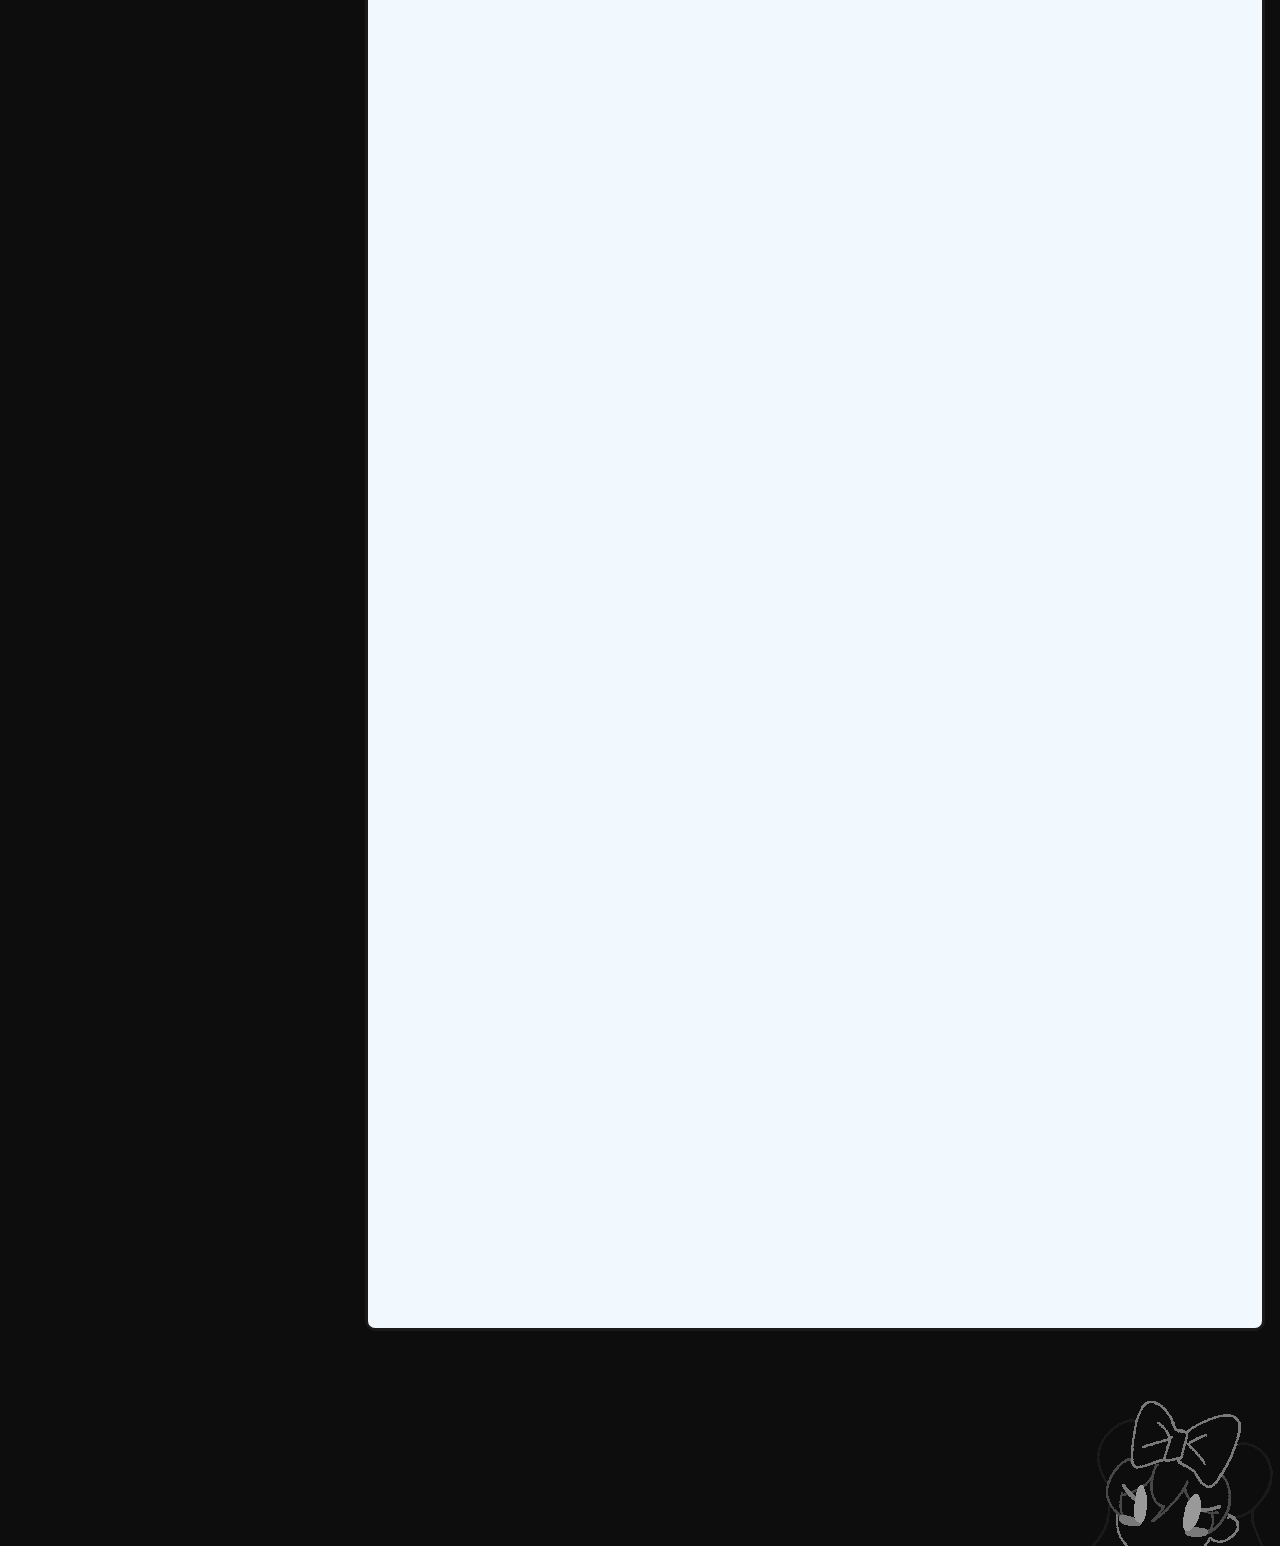
==== commit 4fe9f475: "I added a favicon and an actual page title, turned bubbles into cards because I thought it looked ni" ====
--- a/index.html
+++ b/index.html
@@ -1,10 +1,10 @@
 <!doctype html>
 <html lang="en">
 <meta charset="UTF-8">
-<title>Page Title</title>
 <meta name="viewport" content="width=device-width,initial-scale=1">
-<title>Matt Fezenko!</title>
+<title>Matt Fezenko's Portfolio</title>
 <link rel="stylesheet" href="styles.css">
+<link rel="icon" type="image/x-icon" href="img\favicon.png">
 
 <body>
     <aside>
@@ -46,106 +46,165 @@
                 I especially love to weave the intricacies of game mechanics with narrative design.
                 In my free time, I take on passion projects that allow me to explore myself and develop new skills.
                 On this website, you'll be able to see all the things I've worked on, and you'll have easy access to
-                contact me if you'd like to work together! I'm not a professional web developer though, so don't go too harsh on this site.
+                contact me if you'd like to work together! I'm not a professional web developer though, so don't go too
+                harsh on this site.
             </p>
         </hgroup>
 
         <hgroup class="mini-bubble">
             <img class="emoji" src="img/smile_test.gif" alt=":smiley:" style="align-self: center;">
-            <p style="padding-left: 1.5%;"> As someone who wants to work in the game industry, video games are pretty important to me. Some of my favorite video games are 
-                <b>Risk of Rain 2</b>, <b>Elden Ring</b>, <b>Deadlock</b>, <b>The Binding of Isaac: Rebirth</b>, 
+            <p style="padding-left: 1.5%;"> As someone who wants to work in the game industry, video games are pretty
+                important to me. Some of my favorite video games are
+                <b>Risk of Rain 2</b>, <b>Elden Ring</b>, <b>Deadlock</b>, <b>The Binding of Isaac: Rebirth</b>,
                 <b>Minecraft: Java Edition</b>, <b>Dark Souls 3</b>, and <b>Team Fortress 2</b>.
             </p>
         </hgroup>
 
         <!-- to:do - more mini bubbles to form an "about me" section  -->
-        
-        <hgroup class="bubble" style="background-color:#272727; color:#ffffff;">
+
+        <hgroup class="card" style="background-color:#272727;">
             <a href="https://steamcommunity.com/sharedfiles/filedetails/?id=3132301756" style="display:flex;">
-            <img class="image" src="img\rpg_header.png" style="width:99%;">
-            <container>
-                <h1 style="padding-left:5%; padding-top:2%; color: #e0e0e0;"> RPG: The Board Game</h1>
-                <sup style="padding-left:5%; color: rgb(134, 134, 134);"> Workshop Content for Tabletop Simulator</sup>
-                <p style="padding-left:5%; color: #e0e0e0;" > A silly and absurd board game for 2+ players that parodies anything and
-                    everything that can be considered a role playing game-- as well as a bunch of other unrelated media. 
-                    It's a blast to play with friends, and the ridiculous amount of content makes no session the same.
-                    Oh-- and you get to kill God at the end!</p>
-                <br>
-                <p style="padding-left:5%; padding-right:2%; color: #e0e0e0;">I designed this game in its entirety while I was sick over the winter break
-                    of 2024. The original concept came to me in a fever dream, and after a while's work of deciphering
-                    my feverish sketches,
-                    I went right to making the game and playtesting it with my friends. After a year of not touching it
-                    (and one college-level board game design class to learn from) I came back to the project for a big
-                    rework and expansion, which added a ton of additional content!</p>
-                <br>
-                <p style="padding-left:5%; padding-bottom:2%; color: rgb(134, 134, 134);"><i>If you click on this card, it'll take you straight to the Steam Workshop page!</i></p>
-            </container>
+                <img class="image" src="img\rpg_header.png" style="width:99%;">
+                <container>
+                    <h1 id="RPG" style="padding-top:1%;"> RPG: The Board Game</h1>
+                    <sup id="RPG" style="color: rgb(134, 134, 134);"> Workshop Content for Tabletop Simulator</sup>
+                    <p id="RPG"> A silly and absurd board game for 2+ players that parodies anything and
+                        everything that can be considered a role playing game-- as well as a bunch of other unrelated
+                        media.
+                        It's a blast to play with friends, and the ridiculous amount of content makes no session the
+                        same.
+                        Oh-- and you get to kill God at the end!</p>
+                    <br>
+                    <p style="padding-left:5%; padding-right:2%; color: #e0e0e0;">I designed this game in its entirety
+                        while I was sick over the winter break
+                        of 2024. The original concept came to me in a fever dream, and after a while's work of
+                        deciphering
+                        my feverish sketches,
+                        I went right to making the game and playtesting it with my friends. After a year of not touching
+                        it
+                        (and one college-level board game design class to learn from) I came back to the project for a
+                        big
+                        rework and expansion, which added a ton of additional content!</p>
+                    <br>
+                    <p style="padding-left:5%; padding-bottom:2%; color: rgb(134, 134, 134);"><i>If you click on this
+                            card, it'll take you straight to the Steam Workshop page!</i></p>
+                </container>
             </a>
         </hgroup>
-        
-        
-        <hgroup class="bubble" style="background-color:#1c1c25;">
+
+
+        <hgroup class="card" id="AAH" style="background-color:#1c1c25;">
             <a href="https://afterlifeafterhours.tumblr.com" style="flex-direction: column;">
-            <iframe class="video" src="https://www.youtube.com/embed/videoseries?si=u2Iw6Vz8kjrTDzzK&amp;list=PL6oJCat0-7sY2JEn8Pnu3G33MvRv04XU5" title="YouTube video player" frameborder="0" allow="accelerometer; autoplay; clipboard-write; encrypted-media; gyroscope; picture-in-picture; web-share" referrerpolicy="strict-origin-when-cross-origin" allowfullscreen></iframe>
-            <container style="padding-top: 3%; padding-bottom: 2%;">
-                <h1 style="padding-left: 3%; color:#d8e6ff;" > Afterlife After Hours</h1>
-                <sup style="padding-left: 3%; color:#9291c2;"> Animated Webseries</sup>
-                <p style="padding-left: 3%; color:#d8e6ff;"> Welcome to Afterlife After Hours, the only show in Limbo! Afterlife After
-                    Hours is a webseries featuring a fictional news show for the troubled souls of Limbo. Join Skulson
-                    and his friends as they deliver the news of an empty void and experience emotional drama, while they struggle against the trauma
-                    that keeps them from moving on! </p>
-                <br>
-                <p style="padding-left:3%; color:#d8e6ff;">Starting in 2023 and still ongoing across seven released episodes, Afterlife After Hours is my biggest
-                    passion project. The art, animation, and writing are done entirely by myself, which definitely improved throughout the years! I'm especially thankful to have my friends around to play the additional members of the cast.</p>
-                <br>
-                <p style="padding-left:3%; padding-bottom:2%; color:#9291c2;"><i>I've been keeping a blog of the show's development over on Tumblr. I would've put some posts in the Gallery section, but it was getting pretty laggy with all the other posts there too. So instead, you can go right to the blog by clicking on this card!</i></p>
-            </container>
+                <iframe class="video" id="AAH" style="padding-top:1%; padding-bottom:1%;"
+                    src="https://www.youtube.com/embed/videoseries?si=u2Iw6Vz8kjrTDzzK&amp;list=PL6oJCat0-7sY2JEn8Pnu3G33MvRv04XU5"
+                    title="YouTube video player" frameborder="0"
+                    allow="accelerometer; autoplay; clipboard-write; encrypted-media; gyroscope; picture-in-picture; web-share"
+                    referrerpolicy="strict-origin-when-cross-origin" allowfullscreen></iframe>
+                <container>
+                    <h1 id="AAH"> Afterlife After Hours</h1>
+                    <sup id="AAH" style="color:#9291c2;"> Animated Webseries</sup>
+                    <p id="AAH"> Welcome to Afterlife After Hours, the only show in Limbo! Afterlife After
+                        Hours is a webseries featuring a fictional news show for the troubled souls of Limbo. Join
+                        Skulson
+                        and his friends as they deliver the news of an empty void and experience emotional drama, while
+                        they struggle against the trauma
+                        that keeps them from moving on! </p>
+                    <br>
+                    <p id="AAH" style="color:#d8e6ff;">Starting in 2023 and still ongoing across seven released
+                        episodes, Afterlife After Hours is my biggest
+                        passion project. The art, animation, and writing are done entirely by myself, which definitely
+                        improved throughout the years! I'm especially thankful to have my friends around to play the
+                        additional members of the cast.</p>
+                    <br>
+                    <p id="AAH" style="padding-bottom:2%; color:#9291c2;"><i>I've been keeping a blog of the show's
+                            development over on Tumblr. I would've put some posts in the Gallery section, but it was
+                            getting pretty laggy with all the other posts there too. So instead, you can go right to the
+                            blog by clicking on this card!</i></p>
+                </container>
             </a>
         </hgroup>
-        
-
-        <hgroup class="bubble" style="background-color:#282524; color:#f6e4d8;">
-            <img class="image" src="img\quest_header.png" style="width:99%;">
-            <container>
-                <h1 style="padding-left: 5%; padding-top:2%;" > QUEST.</h1>
-                <sup style="padding-left: 5%; color:#b3aca7;"> Video Game for the Playdate</sup>
-                <p style="padding-left: 5%;"> Enter a cryptic world with little left to give and embark on the quest it
-                    has set for you. Connect with the remains of inhabitants in order to bring about a conclusion.
-                    Enough effort may bring about a better
-                    end for everyone.</p>
-                <br>
-                <p style="padding-left:5%; padding-right:2%;"> QUEST. is a short, narrative-driven adventure game for the Playdate
-                    handheld, developed entirely by myself using the Playdate's Pulp web editor. Created in late-2025 to early-2026, right
-                    after my graduation in December, which is when I got
-                    a Playdate for Christmas! It's a wonderful little device, and PulpScript is such simple fun to work
-                    with!
-                </p>
-                <br>
-                <p style="padding-left:5%; padding-bottom:2%; color:#b3aca7;"><i>Clicking on this card will take you straight to the itch.io page!</i></p>
-            </container>
-            </p>
+
+
+        <hgroup class="card" style="background-color:#282524; color:#f6e4d8;">
+            <a href="#" style="display:flex;">
+                <img class="image" src="img\quest_header.png" style="width:99%;">
+                <container>
+                    <h1 id="QUEST" style="padding-top:1%;"> QUEST.</h1>
+                    <sup id="QUEST" style="color:#b3aca7;"> Video Game for the Playdate</sup>
+                    <p id="QUEST"> Enter a cryptic world with little left to give and embark on the quest it
+                        has set for you. Connect with the remains of inhabitants in order to bring about a conclusion.
+                        Enough effort may bring about a better
+                        end for everyone.</p>
+                    <br>
+                    <p id="QUEST"> QUEST. is a short, narrative-driven adventure game for the Playdate
+                        handheld, developed entirely by myself using the Playdate's Pulp web editor. Created in
+                        late-2025 to early-2026, right
+                        after my graduation in December, which is when I got
+                        a Playdate for Christmas! It's a wonderful little device, and PulpScript is such simple fun to
+                        work with!
+                    </p>
+                    <br>
+                    <p id="QUEST" style="color:#b3aca7;"><i>Clicking on this card will take you straight to the itch.io
+                            page!</i></p>
+                </container>
+            </a>
         </hgroup>
 
         <hgroup class="gallery-bubble">
-            <h1 style="color: #212138;">Gallery</h1>
-            <i style="color:#254a5e">Tumblr's embedding is a mess and I have no idea how to override the [overscroll-behavior-y] on the embed's css so you can scroll through the website while hovering over the posts. So, you're gonna have to move your mouse elsewhere while you scroll. Sorry. P.S. Don't look at the console.</i>
-            <br>
-            <container class="grid"> 
-                <iframe title="Tumblr post" frameborder="0" allowfullscreen="true" src="https://embed.tumblr.com/embed/post/f4obCw_0-6rOYSiC2QkIlg/805022764881821696/v2?&amp;language=en_US&amp;did=c6e4c0f3ec1ad38d629c1396662a0e3ebbc42ff5" class="tumblr-embed tumblr-embed-loaded" style="display: block; padding: 0px; margin: 0px auto; border: none; visibility: visible; min-height: 200px; max-width: 100%;" height="710"></iframe>
-                <iframe title="Tumblr post" frameborder="0" allowfullscreen="true" src="https://embed.tumblr.com/embed/post/t:K0C_xB9n4qiNK-OOtm3hPA/803877996694011904/v2?&amp;language=en_US&amp;did=73a4d217e69bb0d94b3b1ed77fca16cd2f68afd3" class="tumblr-embed tumblr-embed-loaded" style="display: block; padding: 0px; margin: 10px auto; border: none; visibility: visible; min-height: 200px; max-width: 100%;" height="812"></iframe>
-                <iframe title="Tumblr post" frameborder="0" allowfullscreen="true" src="https://embed.tumblr.com/embed/post/t:K0C_xB9n4qiNK-OOtm3hPA/796437949115973632/v2?&amp;language=en_US&amp;did=5fd5b3437accfe8dee5e91b8a345dd3c7282a014" class="tumblr-embed tumblr-embed-loaded" style="display: block; padding: 0px; margin: 10px auto; border: none; visibility: visible; min-height: 200px; max-width: 100%;" height="635"></iframe>
-                <iframe title="Tumblr post" frameborder="0" allowfullscreen="true" src="https://embed.tumblr.com/embed/post/t:K0C_xB9n4qiNK-OOtm3hPA/786884608504496128/v2?&amp;language=en_US&amp;did=455853525a36215f6145d07238ef25945cac2326" class="tumblr-embed tumblr-embed-loaded" style="display: block; padding: 0px; margin: 10px auto; border: none; visibility: visible; min-height: 200px; max-width: 100%;" height="756"></iframe>
-                <iframe title="Tumblr post" frameborder="0" allowfullscreen="true" src="https://embed.tumblr.com/embed/post/t:K0C_xB9n4qiNK-OOtm3hPA/788061404734390272/v2?&amp;language=en_US&amp;did=3bb7875708f97b5e8bacf2acc017ecf203bdb979" class="tumblr-embed tumblr-embed-loaded" style="display: block; padding: 0px; margin: 10px auto; border: none; visibility: visible; min-height: 200px; max-width: 100%;" height="486"></iframe>
-                <iframe title="Tumblr post" frameborder="0" allowfullscreen="true" src="https://embed.tumblr.com/embed/post/t:K0C_xB9n4qiNK-OOtm3hPA/776252419817472000/v2?&amp;language=en_US&amp;did=5287c4a03eb77dd0974cabf0a016cbf25190ecc0" class="tumblr-embed tumblr-embed-loaded" style="display: block; padding: 0px; margin: 10px auto; border: none; visibility: visible; min-height: 200px; max-width: 100%;" height="1536"></iframe>
-                <iframe title="Tumblr post" frameborder="0" allowfullscreen="true" src="https://embed.tumblr.com/embed/post/t:K0C_xB9n4qiNK-OOtm3hPA/771635293608607744/v2?&amp;language=en_US&amp;did=9928a260d12278bf8196b693c053f87977771ed9" class="tumblr-embed tumblr-embed-loaded" style="display: block; padding: 0px; margin: 10px auto; border: none; visibility: visible; min-height: 200px; max-width: 100%;" height="1176"></iframe>
-                <iframe title="Tumblr post" frameborder="0" allowfullscreen="true" src="https://embed.tumblr.com/embed/post/t:K0C_xB9n4qiNK-OOtm3hPA/765801876199538688/v2?&amp;language=en_US&amp;did=1bfde601764ee594531c6b2c87093d0ca4cb94ae" class="tumblr-embed tumblr-embed-loaded" style="display: block; padding: 0px; margin: 10px auto; border: none; visibility: visible; min-height: 200px; max-width: 100%;" height="794"></iframe>
+            <h1 id="gallery" style="color: #212138;">Gallery</h1>
+            <i id="gallery" style="color:#254a5e">Tumblr's embedding is a mess and I have no idea how to override the
+                [overscroll-behavior-y] on the embed's css so you can scroll through the website while hovering over the
+                posts. So, you're gonna have to move your mouse elsewhere while you scroll. Sorry. P.S. Don't look at
+                the console.</i>
+            <br>
+            <container class="grid">
+                <iframe title="Tumblr post" frameborder="0" allowfullscreen="true"
+                    src="https://embed.tumblr.com/embed/post/f4obCw_0-6rOYSiC2QkIlg/805022764881821696/v2?&amp;language=en_US&amp;did=c6e4c0f3ec1ad38d629c1396662a0e3ebbc42ff5"
+                    class="tumblr-embed tumblr-embed-loaded"
+                    style="display: block; padding: 0px; margin: 0px auto; border: none; visibility: visible; min-height: 200px; max-width: 100%;"
+                    height="710"></iframe>
+                <iframe title="Tumblr post" frameborder="0" allowfullscreen="true"
+                    src="https://embed.tumblr.com/embed/post/t:K0C_xB9n4qiNK-OOtm3hPA/803877996694011904/v2?&amp;language=en_US&amp;did=73a4d217e69bb0d94b3b1ed77fca16cd2f68afd3"
+                    class="tumblr-embed tumblr-embed-loaded"
+                    style="display: block; padding: 0px; margin: 10px auto; border: none; visibility: visible; min-height: 200px; max-width: 100%;"
+                    height="812"></iframe>
+                <iframe title="Tumblr post" frameborder="0" allowfullscreen="true"
+                    src="https://embed.tumblr.com/embed/post/t:K0C_xB9n4qiNK-OOtm3hPA/796437949115973632/v2?&amp;language=en_US&amp;did=5fd5b3437accfe8dee5e91b8a345dd3c7282a014"
+                    class="tumblr-embed tumblr-embed-loaded"
+                    style="display: block; padding: 0px; margin: 10px auto; border: none; visibility: visible; min-height: 200px; max-width: 100%;"
+                    height="635"></iframe>
+                <iframe title="Tumblr post" frameborder="0" allowfullscreen="true"
+                    src="https://embed.tumblr.com/embed/post/t:K0C_xB9n4qiNK-OOtm3hPA/786884608504496128/v2?&amp;language=en_US&amp;did=455853525a36215f6145d07238ef25945cac2326"
+                    class="tumblr-embed tumblr-embed-loaded"
+                    style="display: block; padding: 0px; margin: 10px auto; border: none; visibility: visible; min-height: 200px; max-width: 100%;"
+                    height="756"></iframe>
+                <iframe title="Tumblr post" frameborder="0" allowfullscreen="true"
+                    src="https://embed.tumblr.com/embed/post/t:K0C_xB9n4qiNK-OOtm3hPA/788061404734390272/v2?&amp;language=en_US&amp;did=3bb7875708f97b5e8bacf2acc017ecf203bdb979"
+                    class="tumblr-embed tumblr-embed-loaded"
+                    style="display: block; padding: 0px; margin: 10px auto; border: none; visibility: visible; min-height: 200px; max-width: 100%;"
+                    height="486"></iframe>
+                <iframe title="Tumblr post" frameborder="0" allowfullscreen="true"
+                    src="https://embed.tumblr.com/embed/post/t:K0C_xB9n4qiNK-OOtm3hPA/776252419817472000/v2?&amp;language=en_US&amp;did=5287c4a03eb77dd0974cabf0a016cbf25190ecc0"
+                    class="tumblr-embed tumblr-embed-loaded"
+                    style="display: block; padding: 0px; margin: 10px auto; border: none; visibility: visible; min-height: 200px; max-width: 100%;"
+                    height="1536"></iframe>
+                <iframe title="Tumblr post" frameborder="0" allowfullscreen="true"
+                    src="https://embed.tumblr.com/embed/post/t:K0C_xB9n4qiNK-OOtm3hPA/771635293608607744/v2?&amp;language=en_US&amp;did=9928a260d12278bf8196b693c053f87977771ed9"
+                    class="tumblr-embed tumblr-embed-loaded"
+                    style="display: block; padding: 0px; margin: 10px auto; border: none; visibility: visible; min-height: 200px; max-width: 100%;"
+                    height="1176"></iframe>
+                <iframe title="Tumblr post" frameborder="0" allowfullscreen="true"
+                    src="https://embed.tumblr.com/embed/post/t:K0C_xB9n4qiNK-OOtm3hPA/765801876199538688/v2?&amp;language=en_US&amp;did=1bfde601764ee594531c6b2c87093d0ca4cb94ae"
+                    class="tumblr-embed tumblr-embed-loaded"
+                    style="display: block; padding: 0px; margin: 10px auto; border: none; visibility: visible; min-height: 200px; max-width: 100%;"
+                    height="794"></iframe>
             </container>
         </hgroup>
 
         <footer>
             <div class="secret">
             </div>
-            
+
         </footer>
     </main>
 
--- a/styles.css
+++ b/styles.css
@@ -51,6 +51,7 @@
 a {
     color: #f77898;
     text-decoration: none;
+    display: flex;
     
 }
 
@@ -62,15 +63,16 @@
 .image {
     border-radius: 11px;
     height: fit-content;
-    max-width: 35%;
+    max-width: 40%;
     align-self: center;
 }
 
 .video {
     border-radius: 10px;
-    width: 100%;
-    height: fill;
+    width: fill;
+    height: fit-content;
     aspect-ratio: 16/9;
+    margin-bottom: 1%;
 }
 
 .emoji {
@@ -165,17 +167,67 @@
     border-style: solid;
     border-width: 5px;
     border-radius: 10px;
+    
+
+    /* remember! this is the stuff you need in a class for it to move on hover!!! */
+    top: 0;
+    position: relative;
+    transition: 0.5s;
+}
+
+.bubble:hover {
+    top: -10px;
+}
+
+.card {
+    display: flex;
+    flex-direction: row;
+    margin: 20px;
+    margin-left: min(calc(30% + 25px), calc(350px + 25px));
+    min-width: 400px;
+    max-width: 70%;
+    padding: 20px;
+    background: #1a1a1a;
+
+    border-style: solid;
+    border-width: 5px;
+    border-radius: 10px;
     border-color: #1a1a1a;
     box-shadow: 0px 0px 0px #1a1a1a;
 
-    /* remember! this is the stuff you need in a class for it to move on hover!!! */
     top: 0;
     position: relative;
     transition: 0.5s;
 }
 
-.bubble:hover {
-    top: -10px;
+/* per-card stylings so I don't have to do so much styling in the HTML like a freak */
+
+#RPG {
+color: #e0e0e0;
+border-color: #1a1a1a;
+padding-left: 5%;
+padding-right: 3%;
+}
+
+#AAH {
+color:#d8e6ff;
+border-color: #13111a;
+padding-left: 3%;
+padding-right: 3%;
+}
+
+#QUEST {
+color:#f6e4d8;
+background-color:#282524;
+border-color: #282524;
+padding-left: 5%;
+padding-right: 3%;
+}
+
+#gallery {
+padding-left: 3%;
+padding-top: 1%;
+padding-right: 3%;
 }
 
 .bubble:after {
@@ -201,12 +253,12 @@
     max-width: 70%;
     margin: 20px;
     margin-left: min(calc(30% + 25px), calc(350px + 25px));
-    padding: 10px;
-    position: relative;
-    background: #2e2e2e;
-    background-image: linear-gradient(to right, rgb(207, 31, 84), rgb(209, 34, 63));
-    border-radius: 10px;
-    box-shadow: 0 3px 0px rgb(0, 0, 0);
+    padding: 15px;
+    position: relative;
+    background: #2c161a;
+    border-style: solid;
+    border-color:rgb(207, 31, 84);
+    border-radius: 10px;
     transition: 0.5s;
 }
 
@@ -285,7 +337,7 @@
 @media screen and (max-width: 1222px) {
 
     .container,
-    .bubble, a {
+    .bubble, .card, a {
         flex-direction: column;
     }
 
@@ -331,7 +383,7 @@
     }
 
     .container,
-    .bubble, .mini-bubble, .gallery-bubble {
+    .bubble, .card, .mini-bubble, .gallery-bubble {
         flex-direction: column;
         margin-left: 10px;
         margin-right: 10px;
@@ -340,9 +392,17 @@
     }
 
     .image {
+        padding-left: 3%;
+        padding-top: 1%;
+        padding-right: 3%;
         max-width: min-content;
         height: auto;
         margin-bottom: 1%;
+        
+    }
+
+    .video {
+       
     }
 
     .grid {
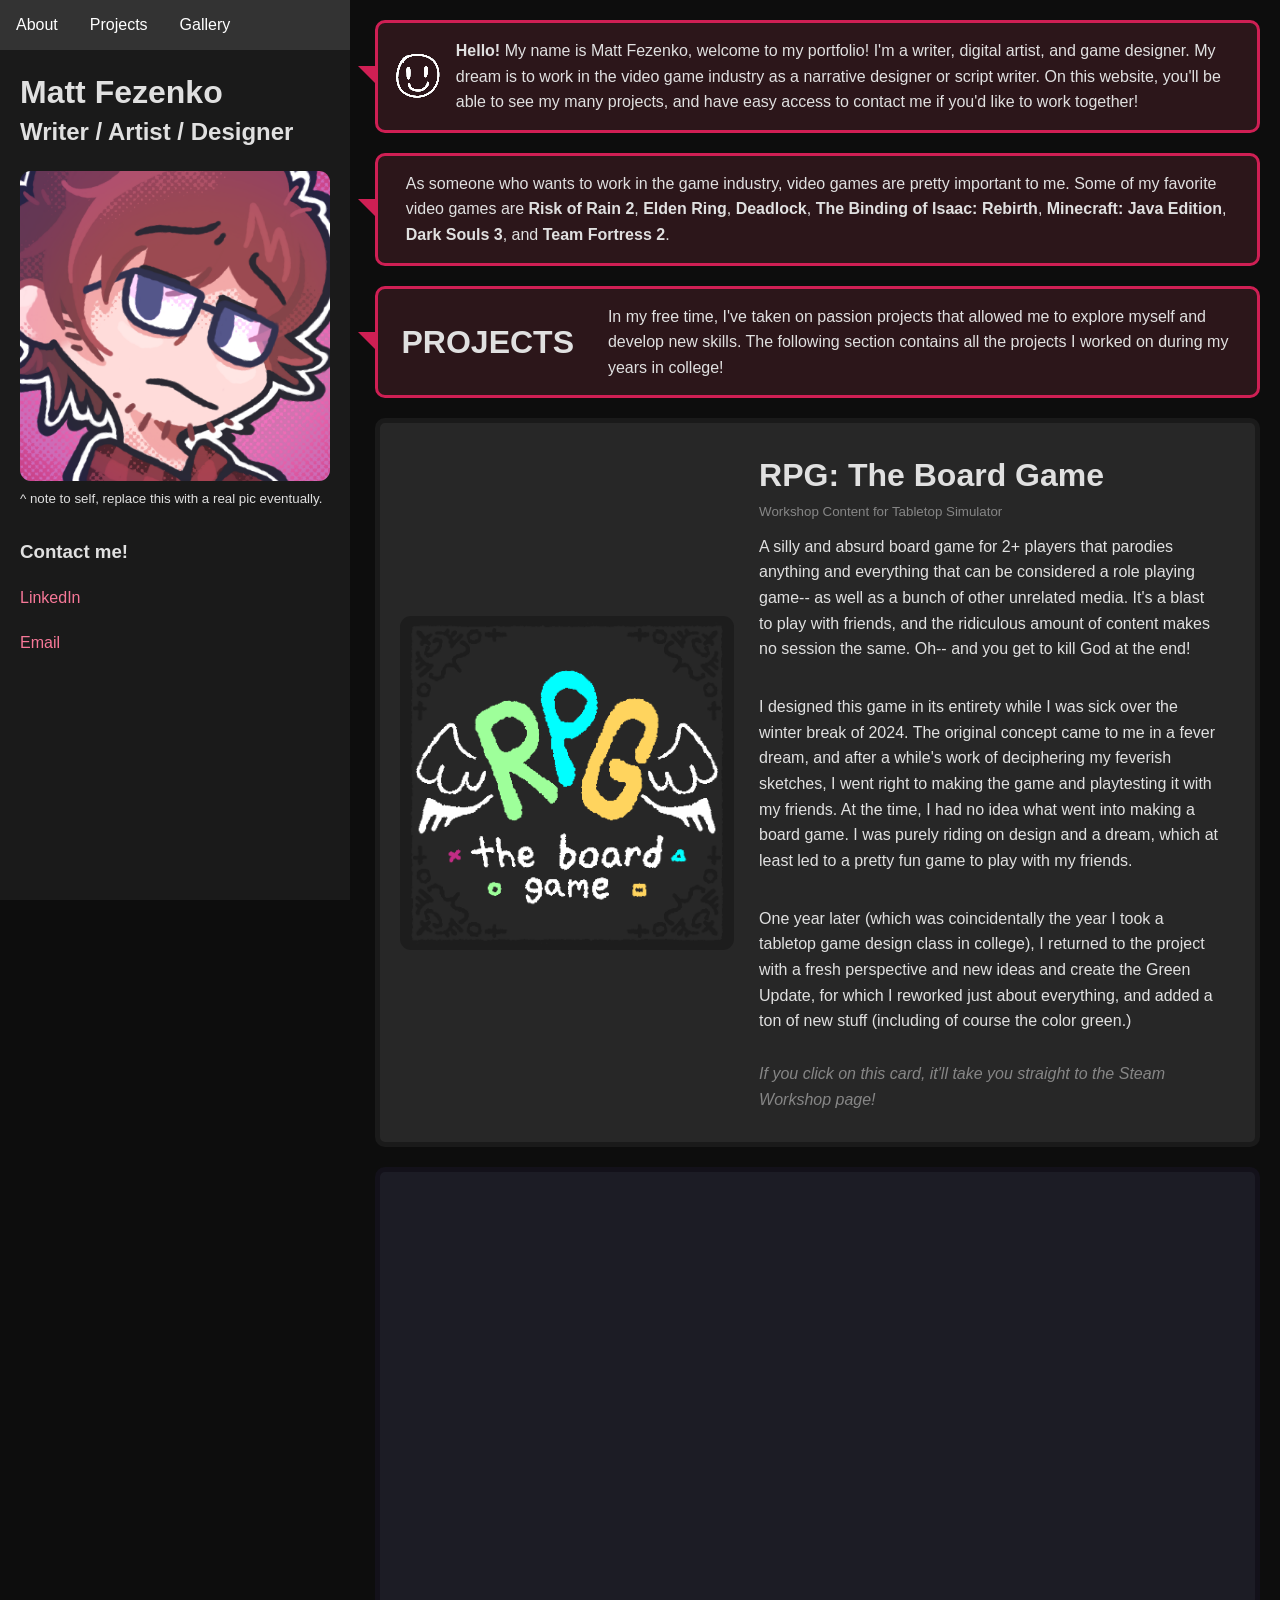
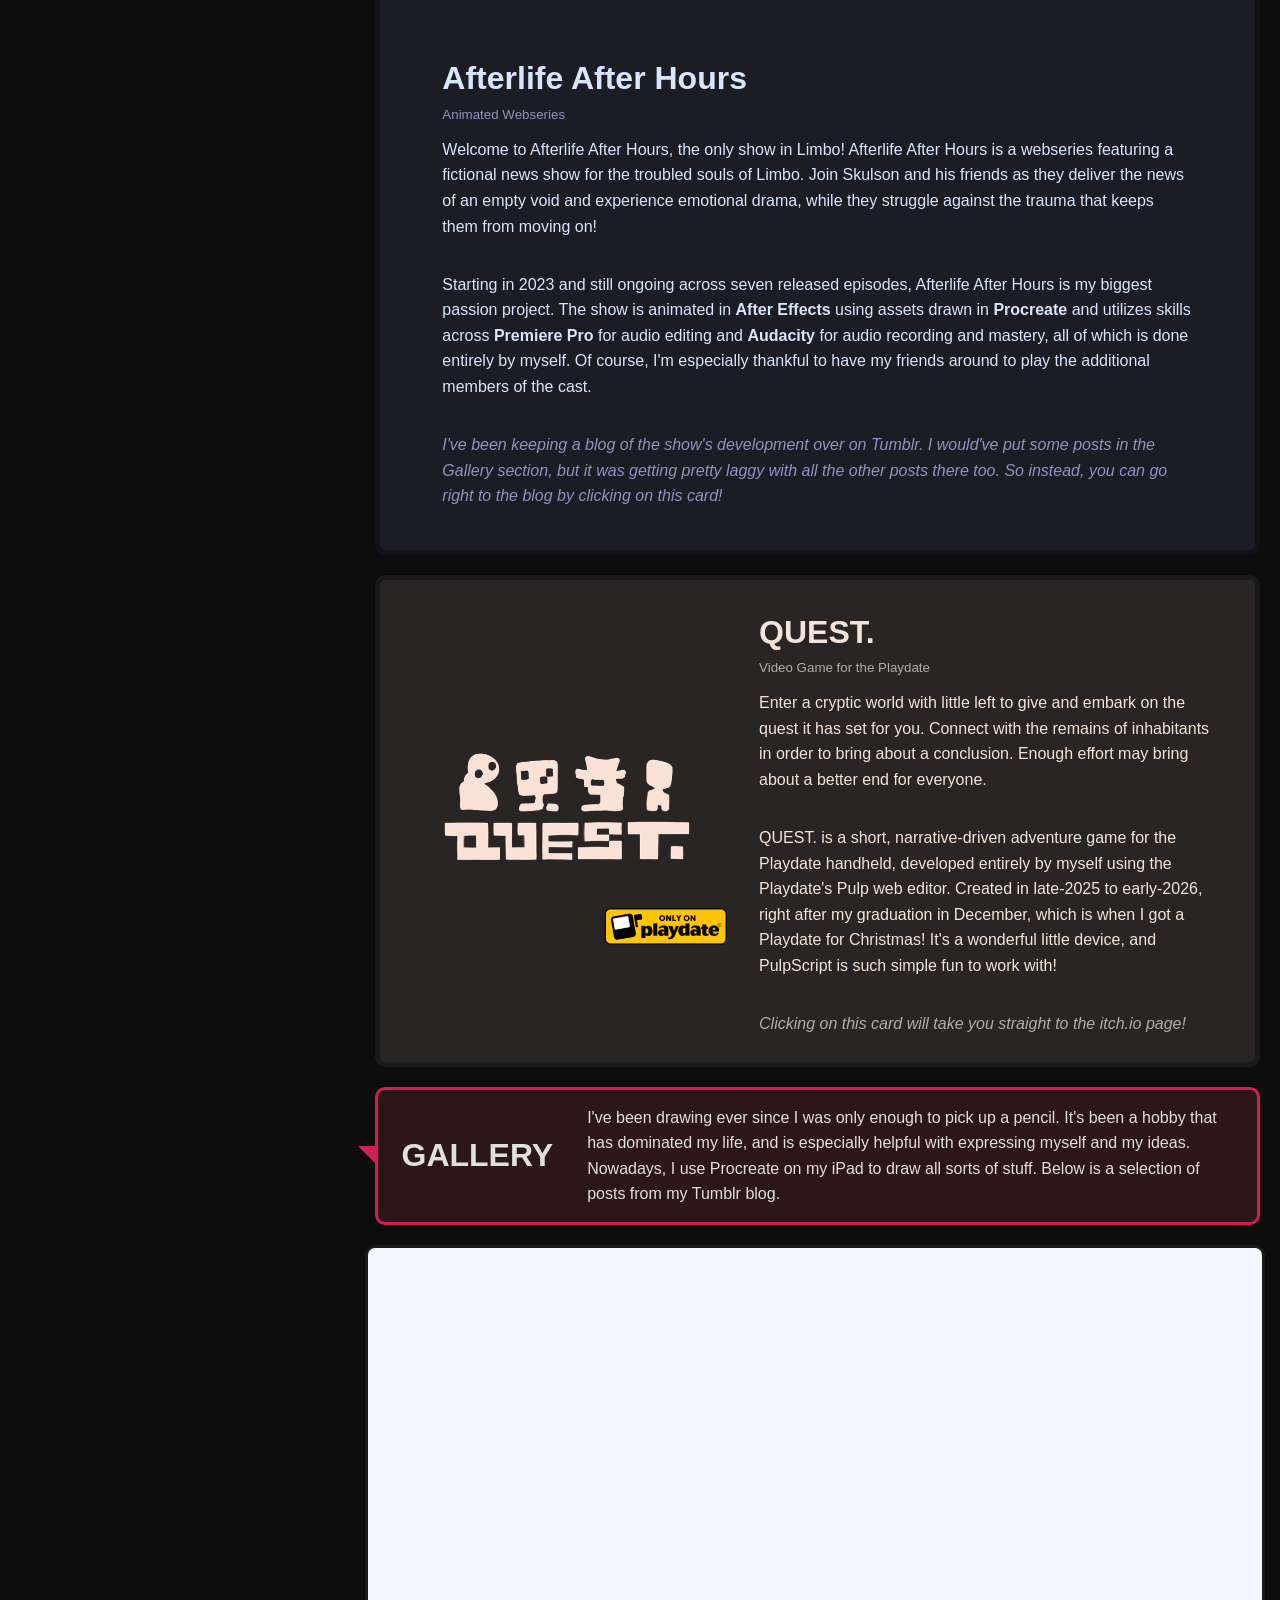
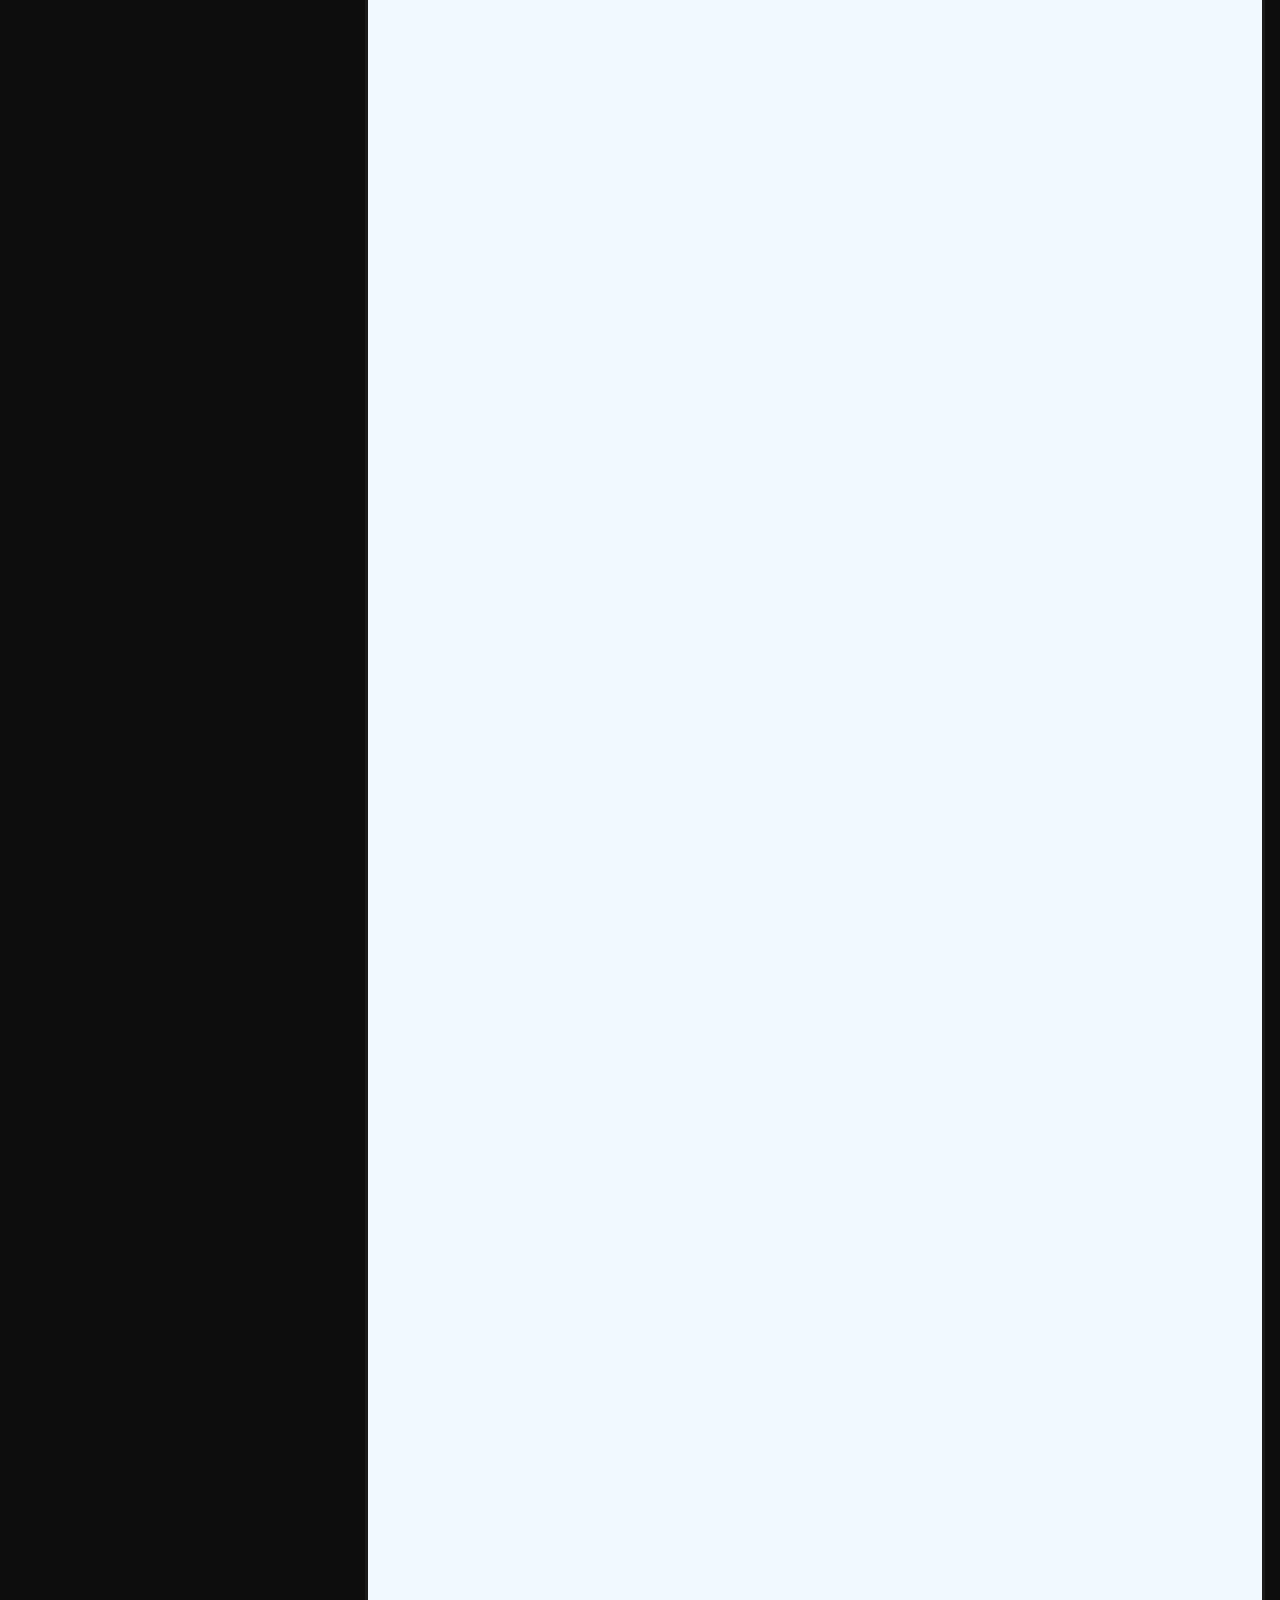
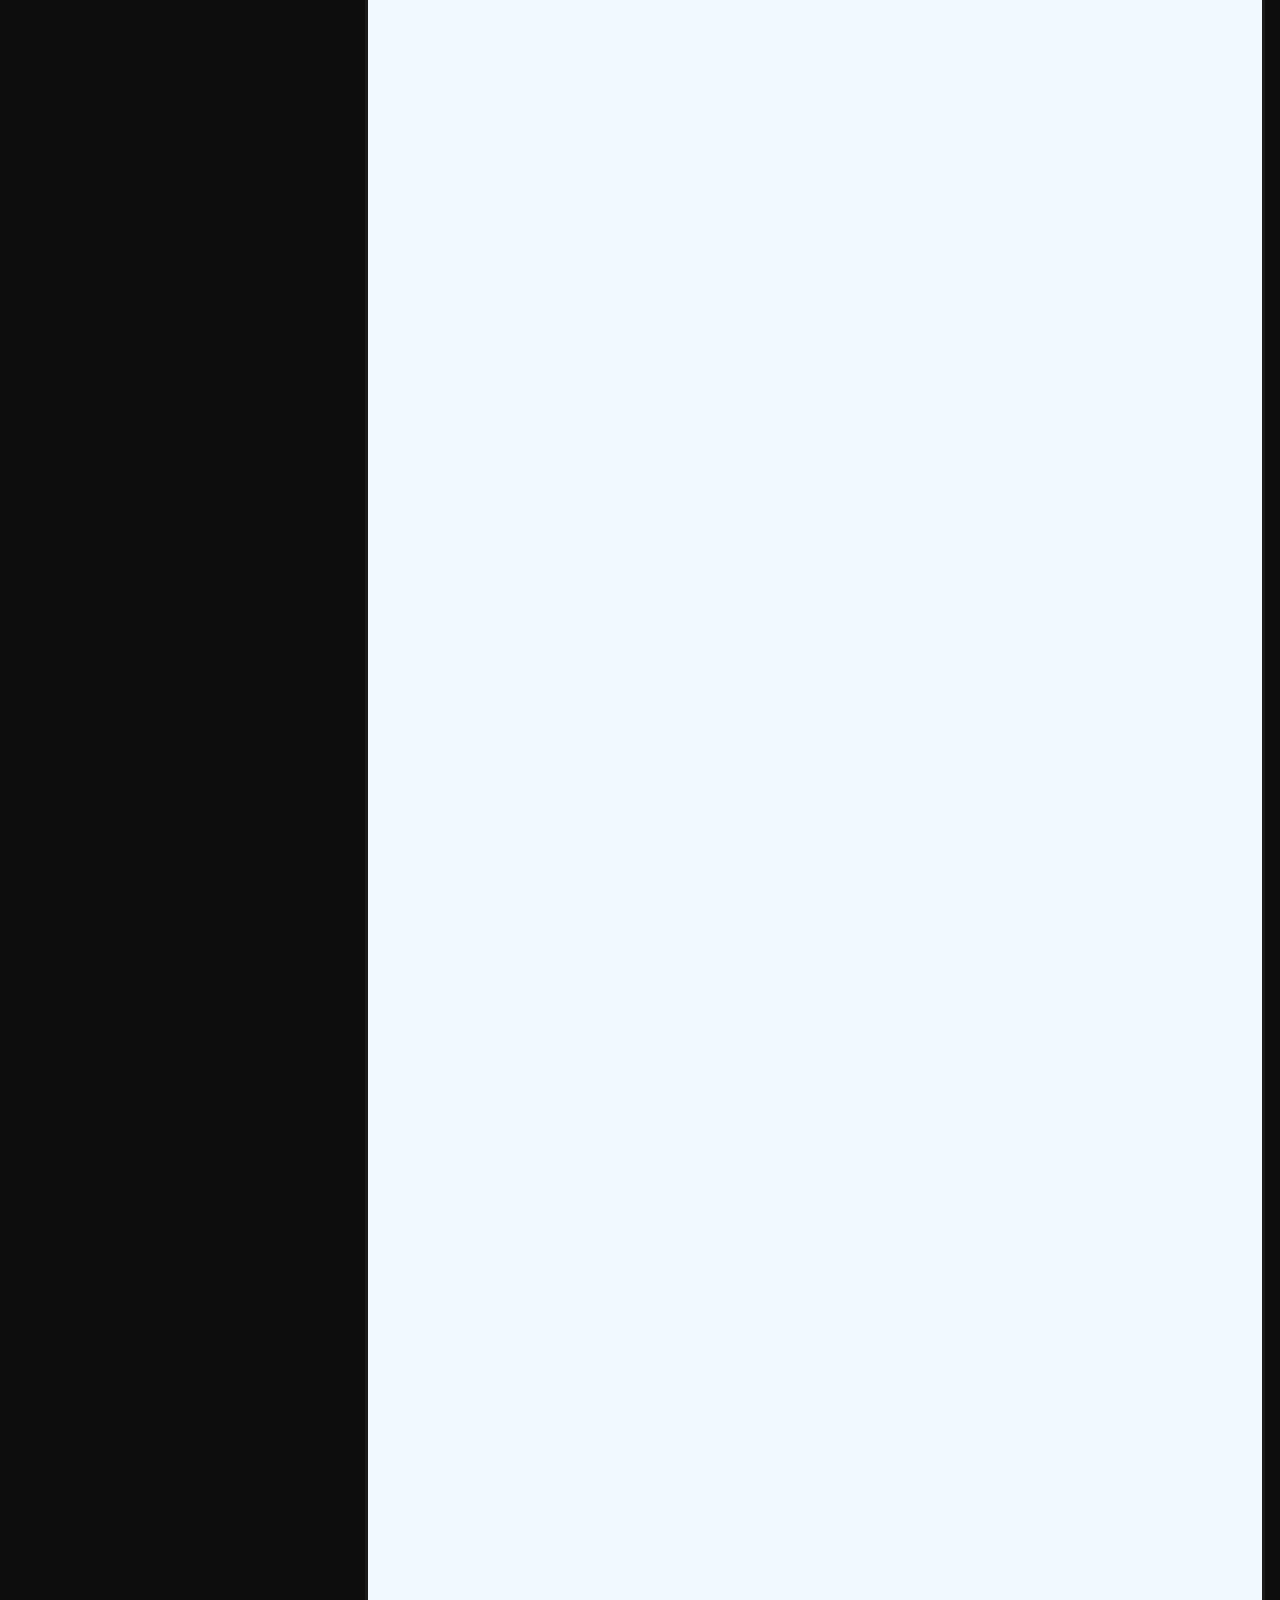
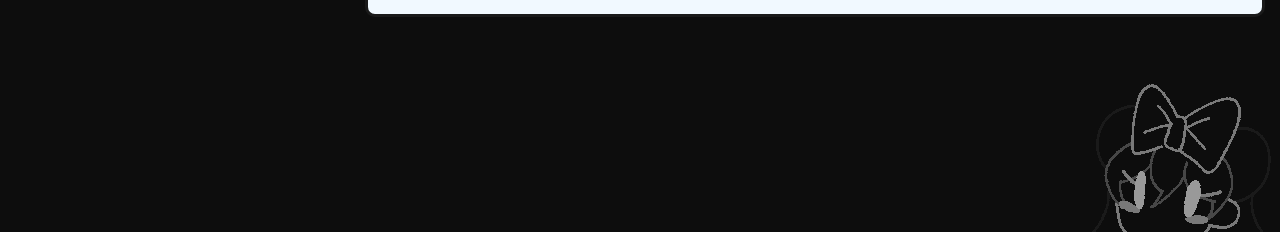
==== commit 059d0ec0: "Did a bunch of stuff. Added section headers (which do not function yet), added some extra text that " ====
--- a/index.html
+++ b/index.html
@@ -12,18 +12,16 @@
             <!-- <li style="float:left"><a href="#">Home</a></li> -->
             <li><a href="#">About</a></li>
             <li><a href="#">Projects</a></li>
-            <li><a href="#">Career</a></li>
             <li><a href="#">Gallery</a></li>
 
             <!-- to:do - figure out how to link these to different sections of the page.  -->
 
         </ul>
         <div class="sidebar">
-
             <h1>Matt Fezenko</h1>
             <h2>Writer / Artist / Designer</h2>
             <br>
-            <img src="test.png" alt="Portrait" style="width:100%;height:max-content;border-radius: 11px;">
+            <img src="test.png" alt="Portrait" style="width:100%; height:max-content; border-radius: 11px;">
             <p><sup> ^ note to self, replace this with a real pic eventually.</sup></p>
             <br>
             <h3>Contact me!</h3>
@@ -31,8 +29,6 @@
             <a href="https://www.linkedin.com/in/matt-fezenko-17993b254/">LinkedIn</a>
             <br>
             <a href="mailto:matthew30204@gmail.com">Email</a>
-            <br>
-            <a href="https://github.com/art1st1x/portfolio"> This Webpage's Source</a>
         </div>
     </aside>
 
@@ -40,24 +36,29 @@
 
         <hgroup class="mini-bubble">
             <img class="emoji" src="img/smile_test.gif" alt=":smiley:" style="align-self: center;">
-            <p style="padding-left: 1.5%;">Hello! My name is Matt Fezenko, welcome to my portfolio! I'm a writer,
+            <p style="padding-left: 1.5%;"> <b>Hello!</b> My name is Matt Fezenko, welcome to my portfolio! I'm a
+                writer,
                 digital artist, and game designer. My dream is to work in the video game industry as a narrative
-                designer or script writer.
-                I especially love to weave the intricacies of game mechanics with narrative design.
-                In my free time, I take on passion projects that allow me to explore myself and develop new skills.
-                On this website, you'll be able to see all the things I've worked on, and you'll have easy access to
-                contact me if you'd like to work together! I'm not a professional web developer though, so don't go too
-                harsh on this site.
+                designer or script writer. On this website, you'll be able to see my many projects, and have easy access
+                to
+                contact me if you'd like to work together!
             </p>
         </hgroup>
 
         <hgroup class="mini-bubble">
-            <img class="emoji" src="img/smile_test.gif" alt=":smiley:" style="align-self: center;">
             <p style="padding-left: 1.5%;"> As someone who wants to work in the game industry, video games are pretty
                 important to me. Some of my favorite video games are
                 <b>Risk of Rain 2</b>, <b>Elden Ring</b>, <b>Deadlock</b>, <b>The Binding of Isaac: Rebirth</b>,
                 <b>Minecraft: Java Edition</b>, <b>Dark Souls 3</b>, and <b>Team Fortress 2</b>.
             </p>
+        </hgroup>
+
+        <hgroup class="mini-bubble">
+            <h1 style="align-self: center; padding: 1%;">PROJECTS</h1>
+            <p style="padding-left: 3%;">In my free time, I've taken on passion projects that allowed me to explore
+                myself and
+                develop new skills. The following section contains all the projects I worked on during my years in
+                college!</p>
         </hgroup>
 
         <!-- to:do - more mini bubbles to form an "about me" section  -->
@@ -75,16 +76,19 @@
                         same.
                         Oh-- and you get to kill God at the end!</p>
                     <br>
-                    <p style="padding-left:5%; padding-right:2%; color: #e0e0e0;">I designed this game in its entirety
-                        while I was sick over the winter break
-                        of 2024. The original concept came to me in a fever dream, and after a while's work of
-                        deciphering
-                        my feverish sketches,
-                        I went right to making the game and playtesting it with my friends. After a year of not touching
-                        it
-                        (and one college-level board game design class to learn from) I came back to the project for a
-                        big
-                        rework and expansion, which added a ton of additional content!</p>
+                    <p id="RPG">
+                        I designed this game in its entirety
+                        while I was sick over the winter break of 2024. The original concept came to me in a fever
+                        dream, and after a while's work of
+                        deciphering my feverish sketches, I went right to making the game and playtesting it with my
+                        friends. At the time, I had no idea what went into making a board game. I was purely riding on
+                        design and a dream, which at least led to a pretty fun game to play with my friends.</p>
+                    <br>
+                    <p id="RPG">One year later (which was coincidentally the year I took a tabletop game design class in
+                        college), I returned to the project
+                        with a fresh perspective and new ideas and create the Green Update, for which I reworked just
+                        about everything, and added a ton of new stuff (including of course the color green.)
+                    </p>
                     <br>
                     <p style="padding-left:5%; padding-bottom:2%; color: rgb(134, 134, 134);"><i>If you click on this
                             card, it'll take you straight to the Steam Workshop page!</i></p>
@@ -105,16 +109,19 @@
                     <sup id="AAH" style="color:#9291c2;"> Animated Webseries</sup>
                     <p id="AAH"> Welcome to Afterlife After Hours, the only show in Limbo! Afterlife After
                         Hours is a webseries featuring a fictional news show for the troubled souls of Limbo. Join
-                        Skulson
-                        and his friends as they deliver the news of an empty void and experience emotional drama, while
-                        they struggle against the trauma
-                        that keeps them from moving on! </p>
+                        Skulson and his friends as they deliver the news of an empty void and experience emotional
+                        drama, while they struggle against the trauma that keeps them from moving on! </p>
                     <br>
                     <p id="AAH" style="color:#d8e6ff;">Starting in 2023 and still ongoing across seven released
                         episodes, Afterlife After Hours is my biggest
-                        passion project. The art, animation, and writing are done entirely by myself, which definitely
-                        improved throughout the years! I'm especially thankful to have my friends around to play the
-                        additional members of the cast.</p>
+                        passion project. The show is animated in <b>After Effects</b> using assets drawn in
+                        <b>Procreate</b> and utilizes skills across
+                        <b>Premiere Pro</b> for audio editing and <b>Audacity</b> for audio recording and mastery, all
+                        of which is done entirely by myself. Of course, I'm especially thankful to have my friends
+                        around to play
+                        the
+                        additional members of the cast.
+                    </p>
                     <br>
                     <p id="AAH" style="padding-bottom:2%; color:#9291c2;"><i>I've been keeping a blog of the show's
                             development over on Tumblr. I would've put some posts in the Gallery section, but it was
@@ -150,13 +157,15 @@
             </a>
         </hgroup>
 
+        <hgroup class="mini-bubble">
+            <h1 style="align-self: center; padding: 1%;">GALLERY</h1>
+            <p style="padding-left: 3%;">I've been drawing ever since I was only enough to pick up a pencil. It's been a
+                hobby that has dominated my life, and is especially helpful with expressing myself and my ideas.
+                Nowadays, I use Procreate on my iPad to draw all sorts of stuff. Below is a selection of posts from my
+                Tumblr blog.</p>
+        </hgroup>
+
         <hgroup class="gallery-bubble">
-            <h1 id="gallery" style="color: #212138;">Gallery</h1>
-            <i id="gallery" style="color:#254a5e">Tumblr's embedding is a mess and I have no idea how to override the
-                [overscroll-behavior-y] on the embed's css so you can scroll through the website while hovering over the
-                posts. So, you're gonna have to move your mouse elsewhere while you scroll. Sorry. P.S. Don't look at
-                the console.</i>
-            <br>
             <container class="grid">
                 <iframe title="Tumblr post" frameborder="0" allowfullscreen="true"
                     src="https://embed.tumblr.com/embed/post/f4obCw_0-6rOYSiC2QkIlg/805022764881821696/v2?&amp;language=en_US&amp;did=c6e4c0f3ec1ad38d629c1396662a0e3ebbc42ff5"
--- a/styles.css
+++ b/styles.css
@@ -76,9 +76,8 @@
 }
 
 .emoji {
-    margin-left: 1%;
-    width: 2em;
-    height: 2em;
+    width: fit-content;
+    height: fit-content;
 }
 
 .secret {
@@ -143,7 +142,6 @@
 
 h1 {
     font-size: 2em;
-    margin-bottom: 10px;
 }
 
 i {
@@ -167,67 +165,12 @@
     border-style: solid;
     border-width: 5px;
     border-radius: 10px;
-    
+    border-color: #2c161a;
 
     /* remember! this is the stuff you need in a class for it to move on hover!!! */
     top: 0;
     position: relative;
     transition: 0.5s;
-}
-
-.bubble:hover {
-    top: -10px;
-}
-
-.card {
-    display: flex;
-    flex-direction: row;
-    margin: 20px;
-    margin-left: min(calc(30% + 25px), calc(350px + 25px));
-    min-width: 400px;
-    max-width: 70%;
-    padding: 20px;
-    background: #1a1a1a;
-
-    border-style: solid;
-    border-width: 5px;
-    border-radius: 10px;
-    border-color: #1a1a1a;
-    box-shadow: 0px 0px 0px #1a1a1a;
-
-    top: 0;
-    position: relative;
-    transition: 0.5s;
-}
-
-/* per-card stylings so I don't have to do so much styling in the HTML like a freak */
-
-#RPG {
-color: #e0e0e0;
-border-color: #1a1a1a;
-padding-left: 5%;
-padding-right: 3%;
-}
-
-#AAH {
-color:#d8e6ff;
-border-color: #13111a;
-padding-left: 3%;
-padding-right: 3%;
-}
-
-#QUEST {
-color:#f6e4d8;
-background-color:#282524;
-border-color: #282524;
-padding-left: 5%;
-padding-right: 3%;
-}
-
-#gallery {
-padding-left: 3%;
-padding-top: 1%;
-padding-right: 3%;
 }
 
 .bubble:after {
@@ -245,6 +188,67 @@
     margin-left: -23px;
 }
 
+.bubble:hover {
+    top: -10px;
+}
+
+.card {
+    display: flex;
+    flex-direction: row;
+    margin: 20px;
+    margin-left: min(calc(30% + 25px), calc(350px + 25px));
+    min-width: 400px;
+    max-width: 80%;
+    padding: 20px;
+    background: #1a1a1a;
+
+    border-style: solid;
+    border-width: 5px;
+    border-radius: 10px;
+    border-color: #1a1a1a;
+    box-shadow: 0px 0px 0px #1a1a1a;
+
+    top: 0;
+    position: relative;
+    transition: 0.5s;
+}
+
+/* per-card stylings so I don't have to do so much styling in the HTML like a freak */
+
+#RPG {
+color: #e0e0e0;
+border-color: #1a1a1a;
+padding-left: 5%;
+padding-right: 3%;
+margin-top: 5px;
+margin-bottom: 5px;
+}
+
+#AAH {
+color:#d8e6ff;
+border-color: #13111a;
+padding-left: 3%;
+padding-right: 3%;
+margin-top: 5px;
+margin-bottom: 5px;
+}
+
+#QUEST {
+color:#f6e4d8;
+background-color:#282524;
+border-color: #282524;
+padding-left: 5%;
+padding-right: 3%;
+margin-top: 5px;
+margin-bottom: 5px;
+}
+
+#gallery {
+padding-left: 3%;
+padding-top: 1%;
+padding-right: 3%;
+}
+
 .mini-bubble {
     display: flex;
     flex-direction: row;
@@ -376,6 +380,7 @@
     }
 }
 
+/*mobile-sized stuff */
 @media screen and (max-width: 690px) {
 
     ul, .sidebar, .bubble:after, .mini-bubble:after {
@@ -399,10 +404,6 @@
         height: auto;
         margin-bottom: 1%;
         
-    }
-
-    .video {
-       
     }
 
     .grid {
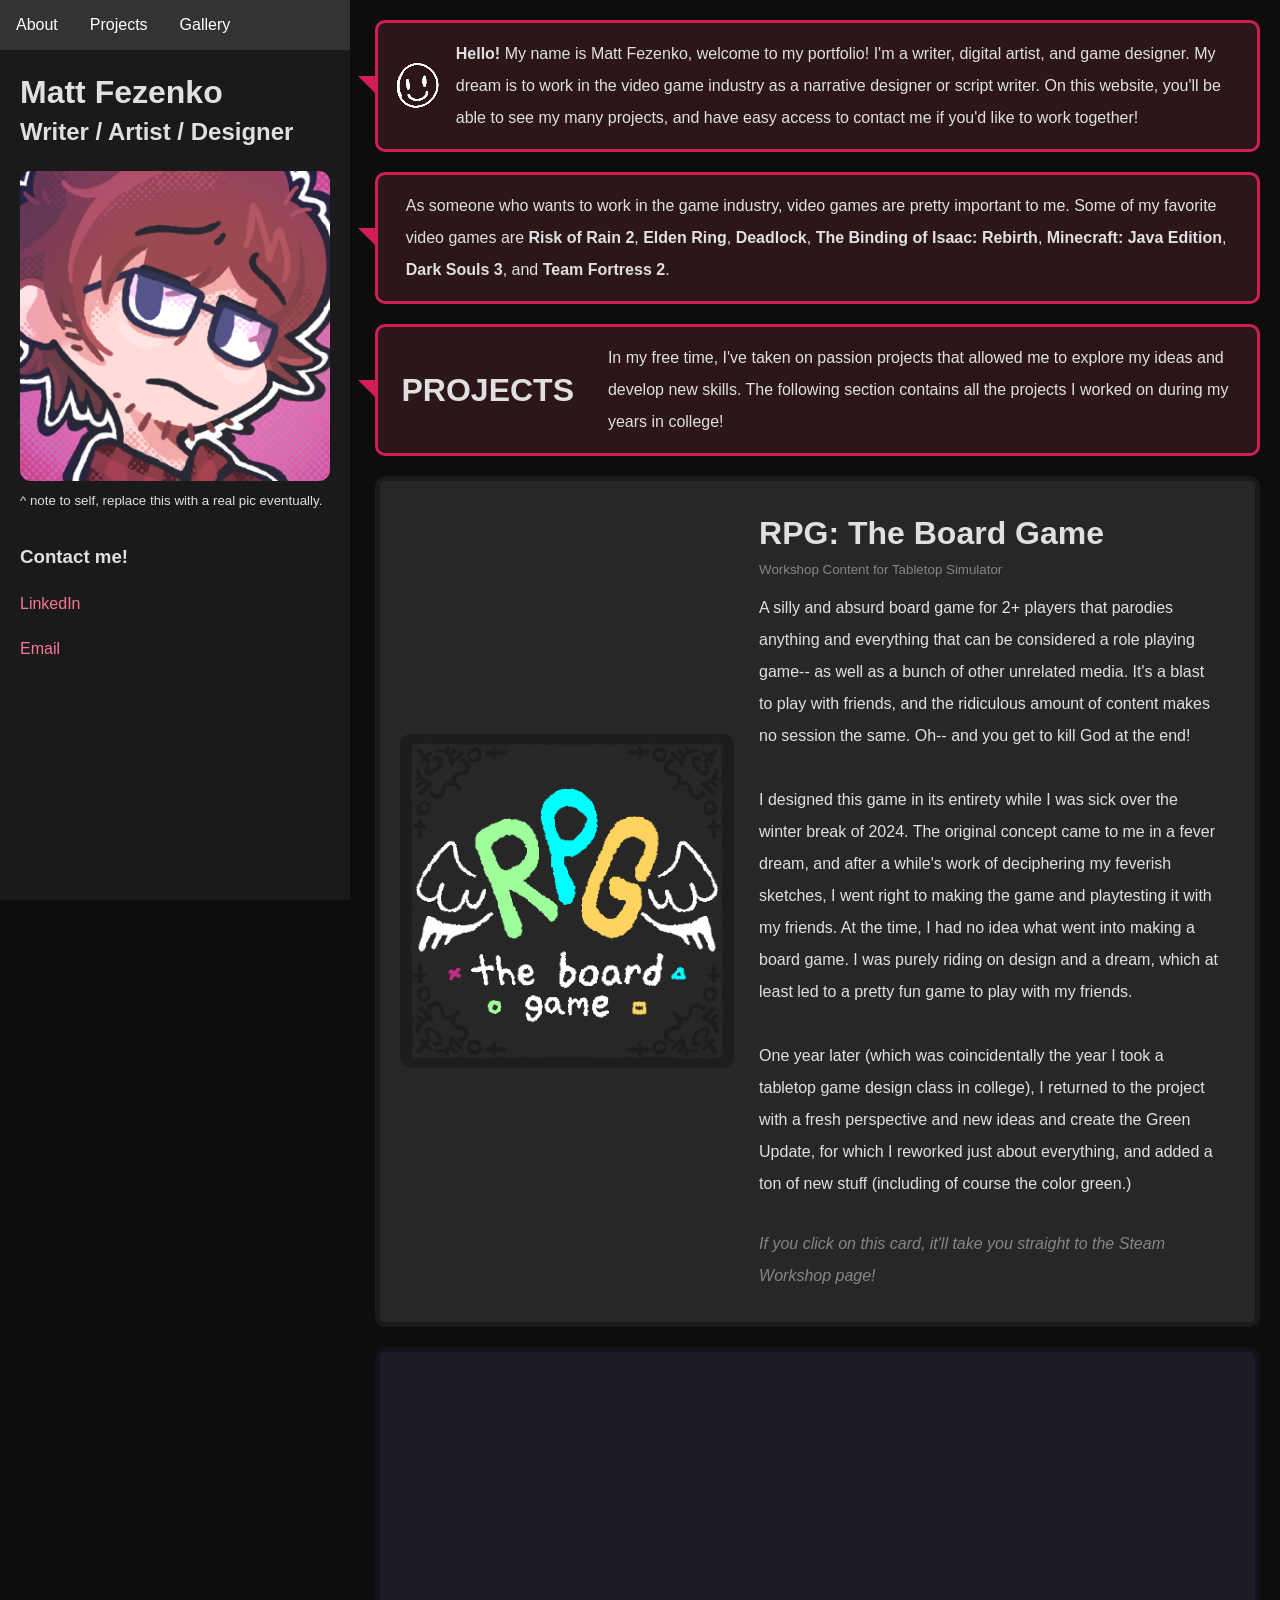
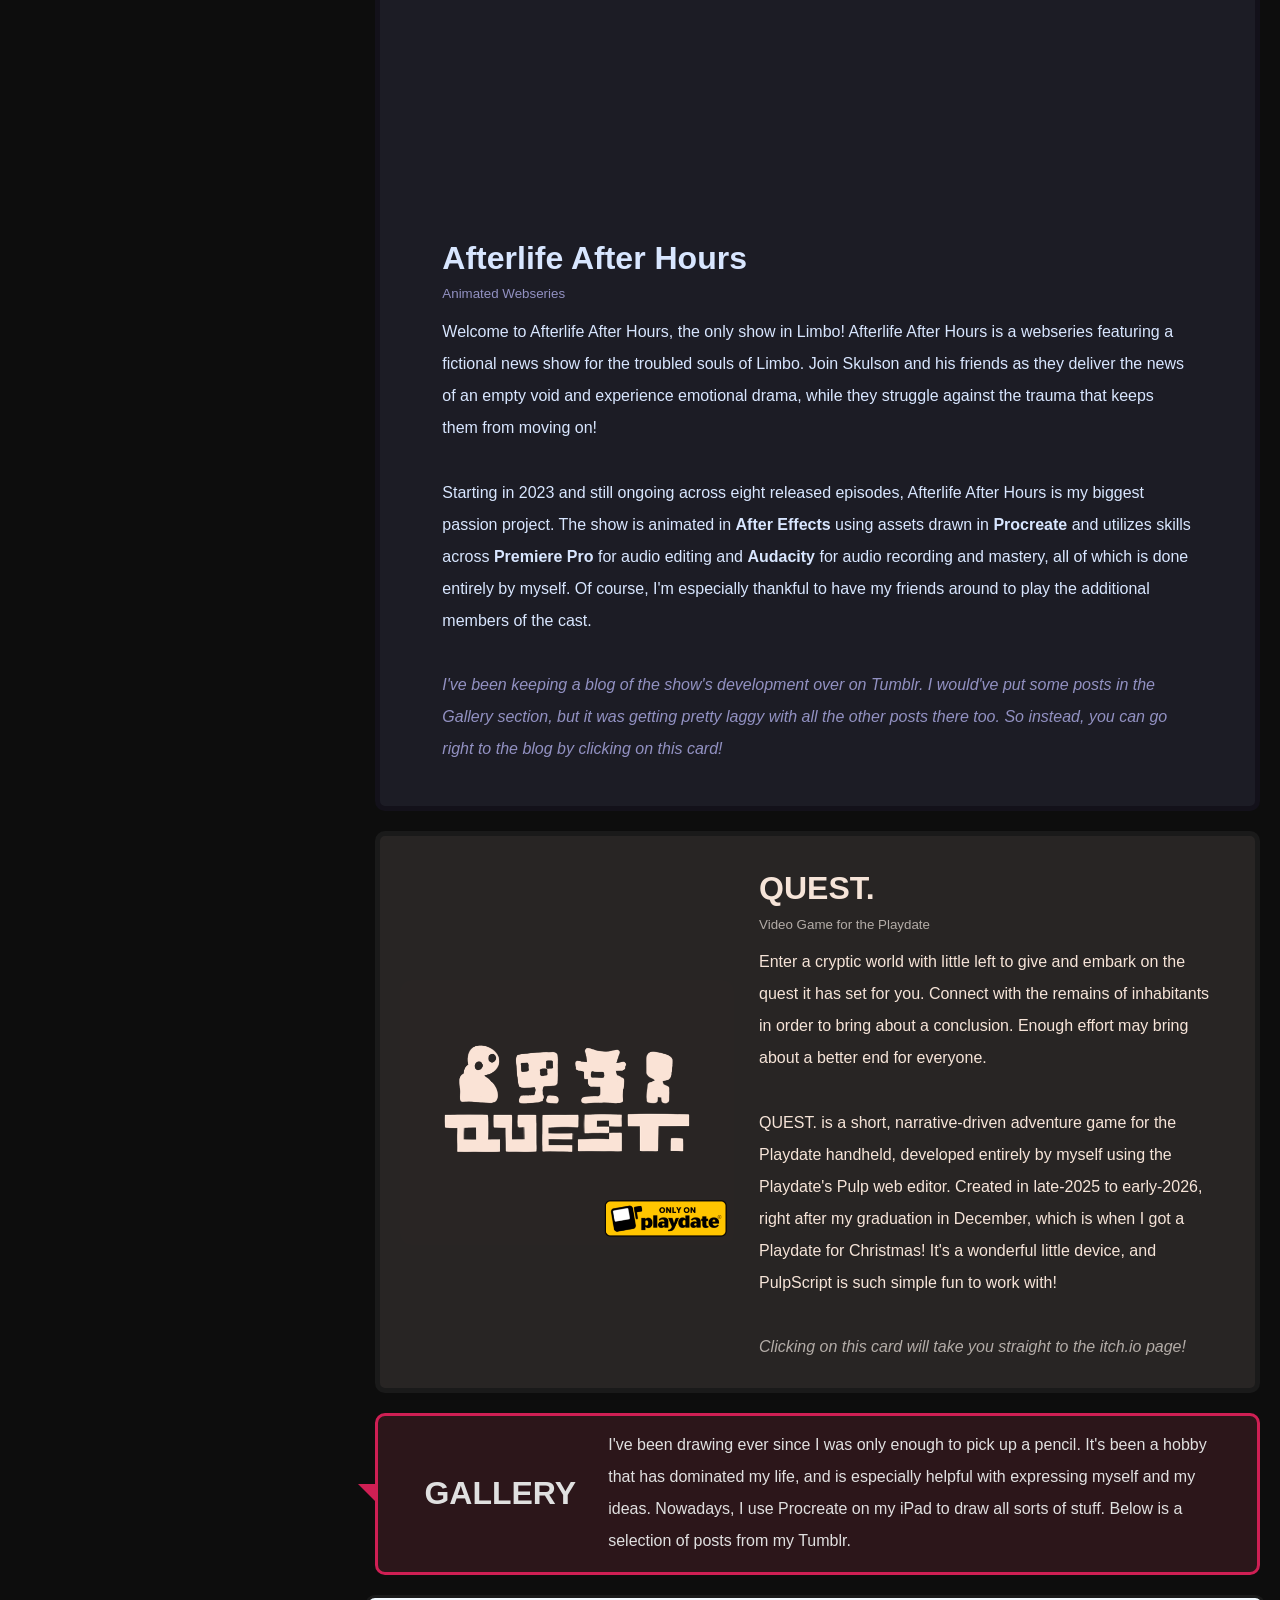
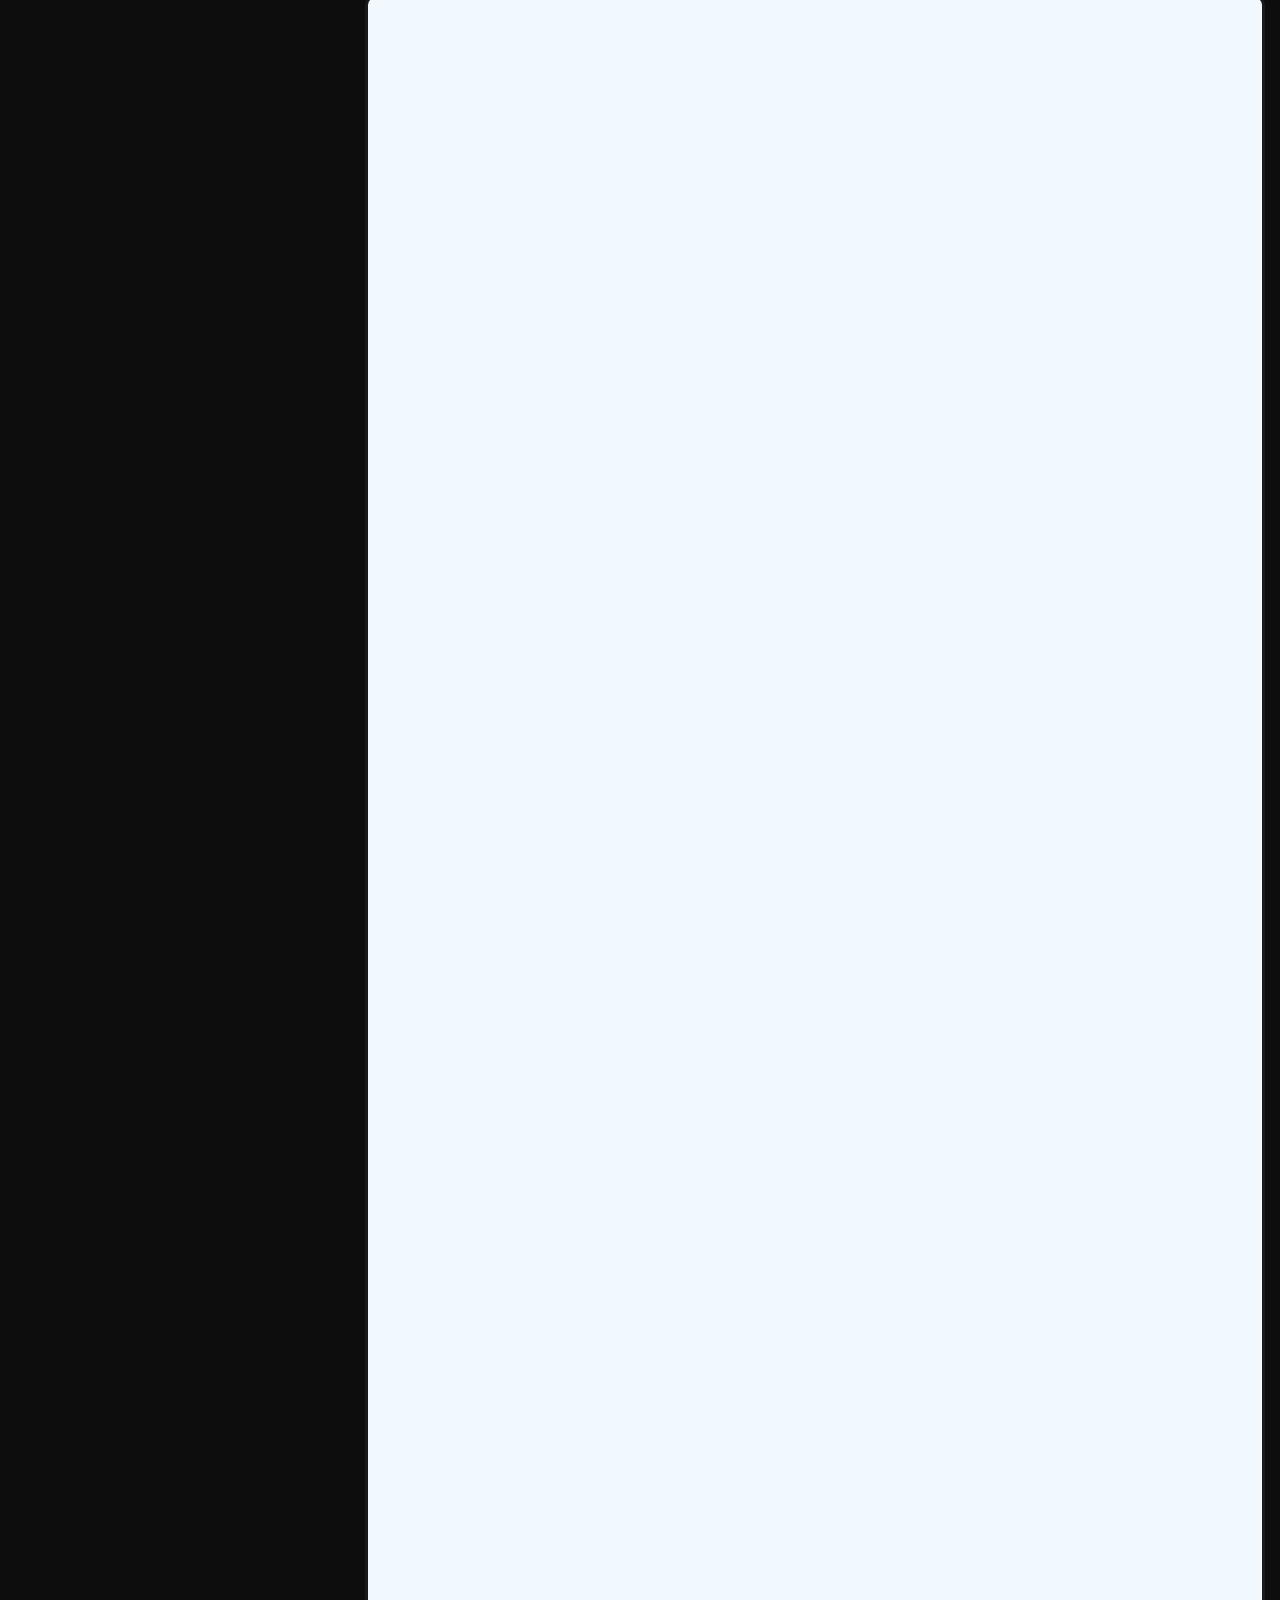
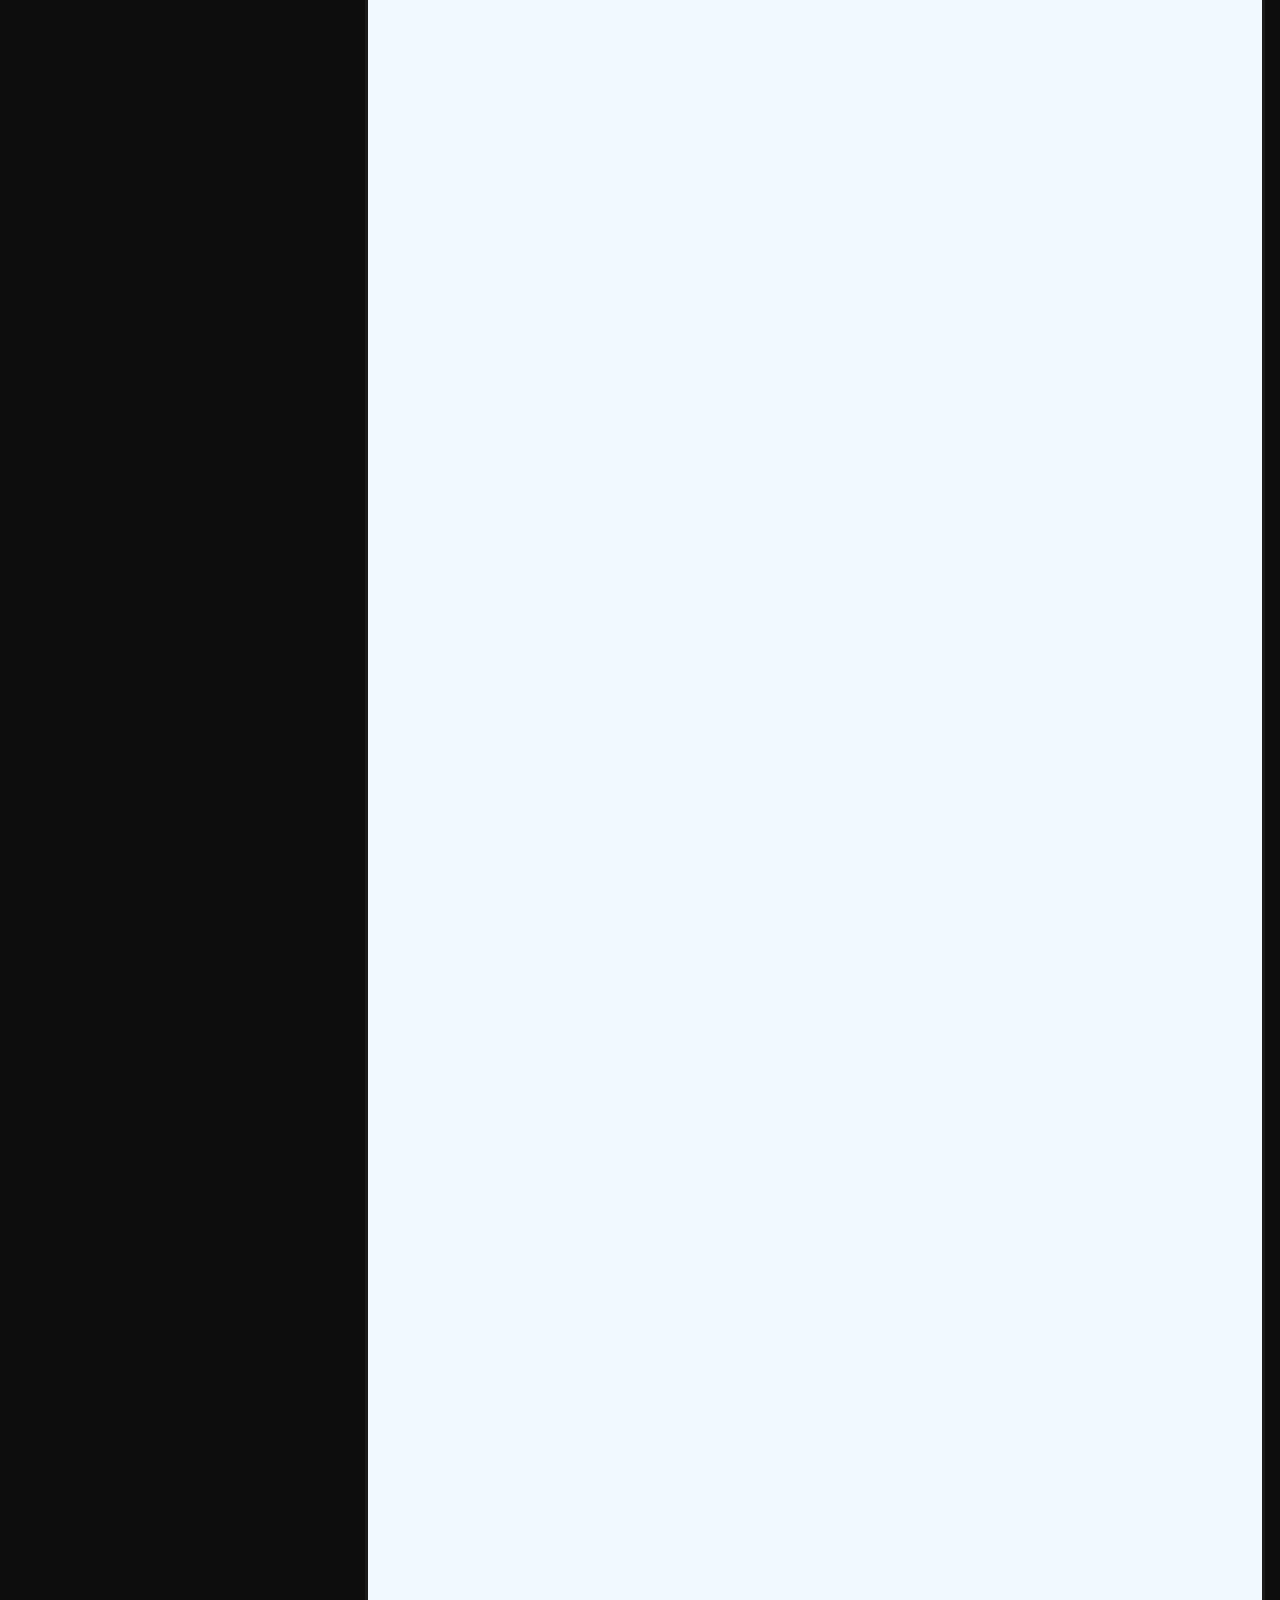
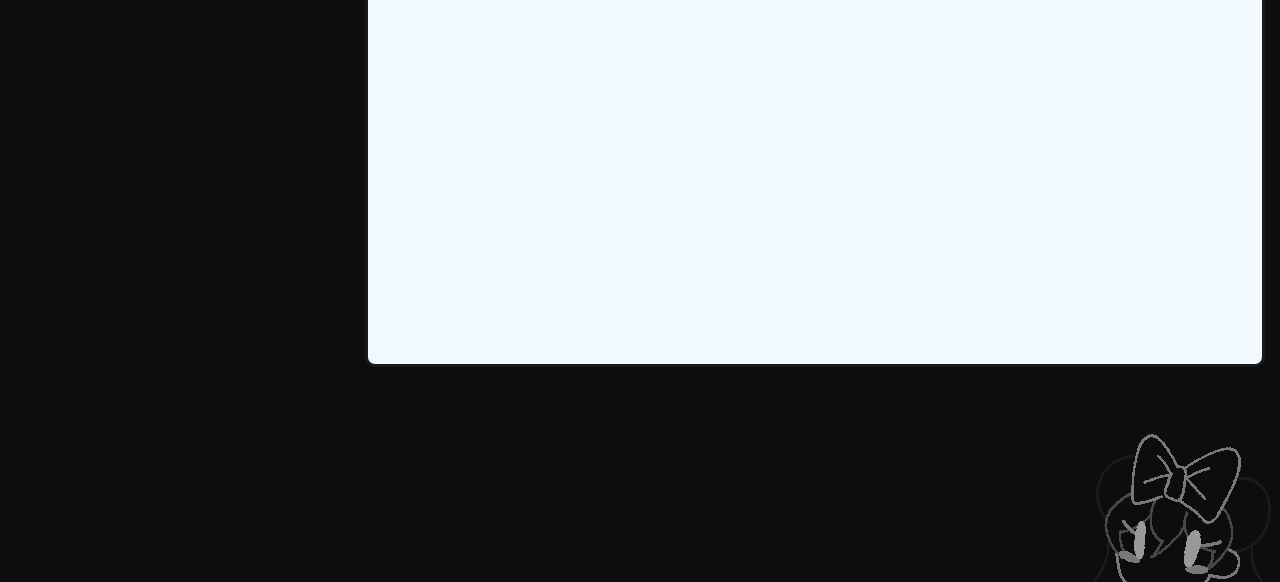
==== commit 4e858cd9: "The nav bar actually works now! Oh and the cards hover now as originally intended. Also added an act" ====
--- a/index.html
+++ b/index.html
@@ -10,9 +10,9 @@
     <aside>
         <ul>
             <!-- <li style="float:left"><a href="#">Home</a></li> -->
-            <li><a href="#">About</a></li>
-            <li><a href="#">Projects</a></li>
-            <li><a href="#">Gallery</a></li>
+            <li><a href="#about" title="Takes you to the top of the page!">About</a></li>
+            <li><a href="#projects" title="Takes you to the Projects section!">Projects</a></li>
+            <li><a href="#gallery" title="Takes you to my Tumblr gallery!">Gallery</a></li>
 
             <!-- to:do - figure out how to link these to different sections of the page.  -->
 
@@ -34,14 +34,12 @@
 
     <main>
 
-        <hgroup class="mini-bubble">
+        <hgroup class="mini-bubble" id="about">
             <img class="emoji" src="img/smile_test.gif" alt=":smiley:" style="align-self: center;">
             <p style="padding-left: 1.5%;"> <b>Hello!</b> My name is Matt Fezenko, welcome to my portfolio! I'm a
-                writer,
-                digital artist, and game designer. My dream is to work in the video game industry as a narrative
+                writer, digital artist, and game designer. My dream is to work in the video game industry as a narrative
                 designer or script writer. On this website, you'll be able to see my many projects, and have easy access
-                to
-                contact me if you'd like to work together!
+                to contact me if you'd like to work together!
             </p>
         </hgroup>
 
@@ -53,17 +51,15 @@
             </p>
         </hgroup>
 
-        <hgroup class="mini-bubble">
+        <hgroup class="mini-bubble" id="projects">
             <h1 style="align-self: center; padding: 1%;">PROJECTS</h1>
-            <p style="padding-left: 3%;">In my free time, I've taken on passion projects that allowed me to explore
-                myself and
-                develop new skills. The following section contains all the projects I worked on during my years in
-                college!</p>
+            <p style="padding-left: 3%; align-self: center;">In my free time, I've taken on passion projects that allowed me to explore
+                my ideas and develop new skills. The following section contains all the projects I worked on during my years in college!</p>
         </hgroup>
 
         <!-- to:do - more mini bubbles to form an "about me" section  -->
 
-        <hgroup class="card" style="background-color:#272727;">
+        <div class="card" style="background-color:#272727;">
             <a href="https://steamcommunity.com/sharedfiles/filedetails/?id=3132301756" style="display:flex;">
                 <img class="image" src="img\rpg_header.png" style="width:99%;">
                 <container>
@@ -94,10 +90,10 @@
                             card, it'll take you straight to the Steam Workshop page!</i></p>
                 </container>
             </a>
-        </hgroup>
-
-
-        <hgroup class="card" id="AAH" style="background-color:#1c1c25;">
+        </div>
+
+
+        <div class="card" id="AAH" style="background-color:#1c1c25;">
             <a href="https://afterlifeafterhours.tumblr.com" style="flex-direction: column;">
                 <iframe class="video" id="AAH" style="padding-top:1%; padding-bottom:1%;"
                     src="https://www.youtube.com/embed/videoseries?si=u2Iw6Vz8kjrTDzzK&amp;list=PL6oJCat0-7sY2JEn8Pnu3G33MvRv04XU5"
@@ -112,7 +108,7 @@
                         Skulson and his friends as they deliver the news of an empty void and experience emotional
                         drama, while they struggle against the trauma that keeps them from moving on! </p>
                     <br>
-                    <p id="AAH" style="color:#d8e6ff;">Starting in 2023 and still ongoing across seven released
+                    <p id="AAH" style="color:#d8e6ff;">Starting in 2023 and still ongoing across eight released
                         episodes, Afterlife After Hours is my biggest
                         passion project. The show is animated in <b>After Effects</b> using assets drawn in
                         <b>Procreate</b> and utilizes skills across
@@ -129,11 +125,11 @@
                             blog by clicking on this card!</i></p>
                 </container>
             </a>
-        </hgroup>
-
-
-        <hgroup class="card" style="background-color:#282524; color:#f6e4d8;">
-            <a href="#" style="display:flex;">
+        </div>
+
+
+        <div class="card" style="background-color:#282524; color:#f6e4d8;">
+            <a href="https://art1st1x.itch.io/quest?secret=ehEPT6ku4EMcnTQZUZpoXQLydQ" style="display:flex;">
                 <img class="image" src="img\quest_header.png" style="width:99%;">
                 <container>
                     <h1 id="QUEST" style="padding-top:1%;"> QUEST.</h1>
@@ -155,14 +151,14 @@
                             page!</i></p>
                 </container>
             </a>
-        </hgroup>
-
-        <hgroup class="mini-bubble">
+        </div>
+
+        <hgroup class="mini-bubble" id="gallery">
             <h1 style="align-self: center; padding: 1%;">GALLERY</h1>
-            <p style="padding-left: 3%;">I've been drawing ever since I was only enough to pick up a pencil. It's been a
+            <p style="padding-left: 3%; align-self: center;">I've been drawing ever since I was only enough to pick up a pencil. It's been a
                 hobby that has dominated my life, and is especially helpful with expressing myself and my ideas.
                 Nowadays, I use Procreate on my iPad to draw all sorts of stuff. Below is a selection of posts from my
-                Tumblr blog.</p>
+                Tumblr.</p>
         </hgroup>
 
         <hgroup class="gallery-bubble">
--- a/styles.css
+++ b/styles.css
@@ -149,7 +149,7 @@
 }
 
 p {
-    line-height: 1.6;
+    line-height: 2;
 }
 
 .bubble {
@@ -213,6 +213,10 @@
     transition: 0.5s;
 }
 
+.card:hover {
+    top: -10px;
+}
+
 /* per-card stylings so I don't have to do so much styling in the HTML like a freak */
 
 #RPG {
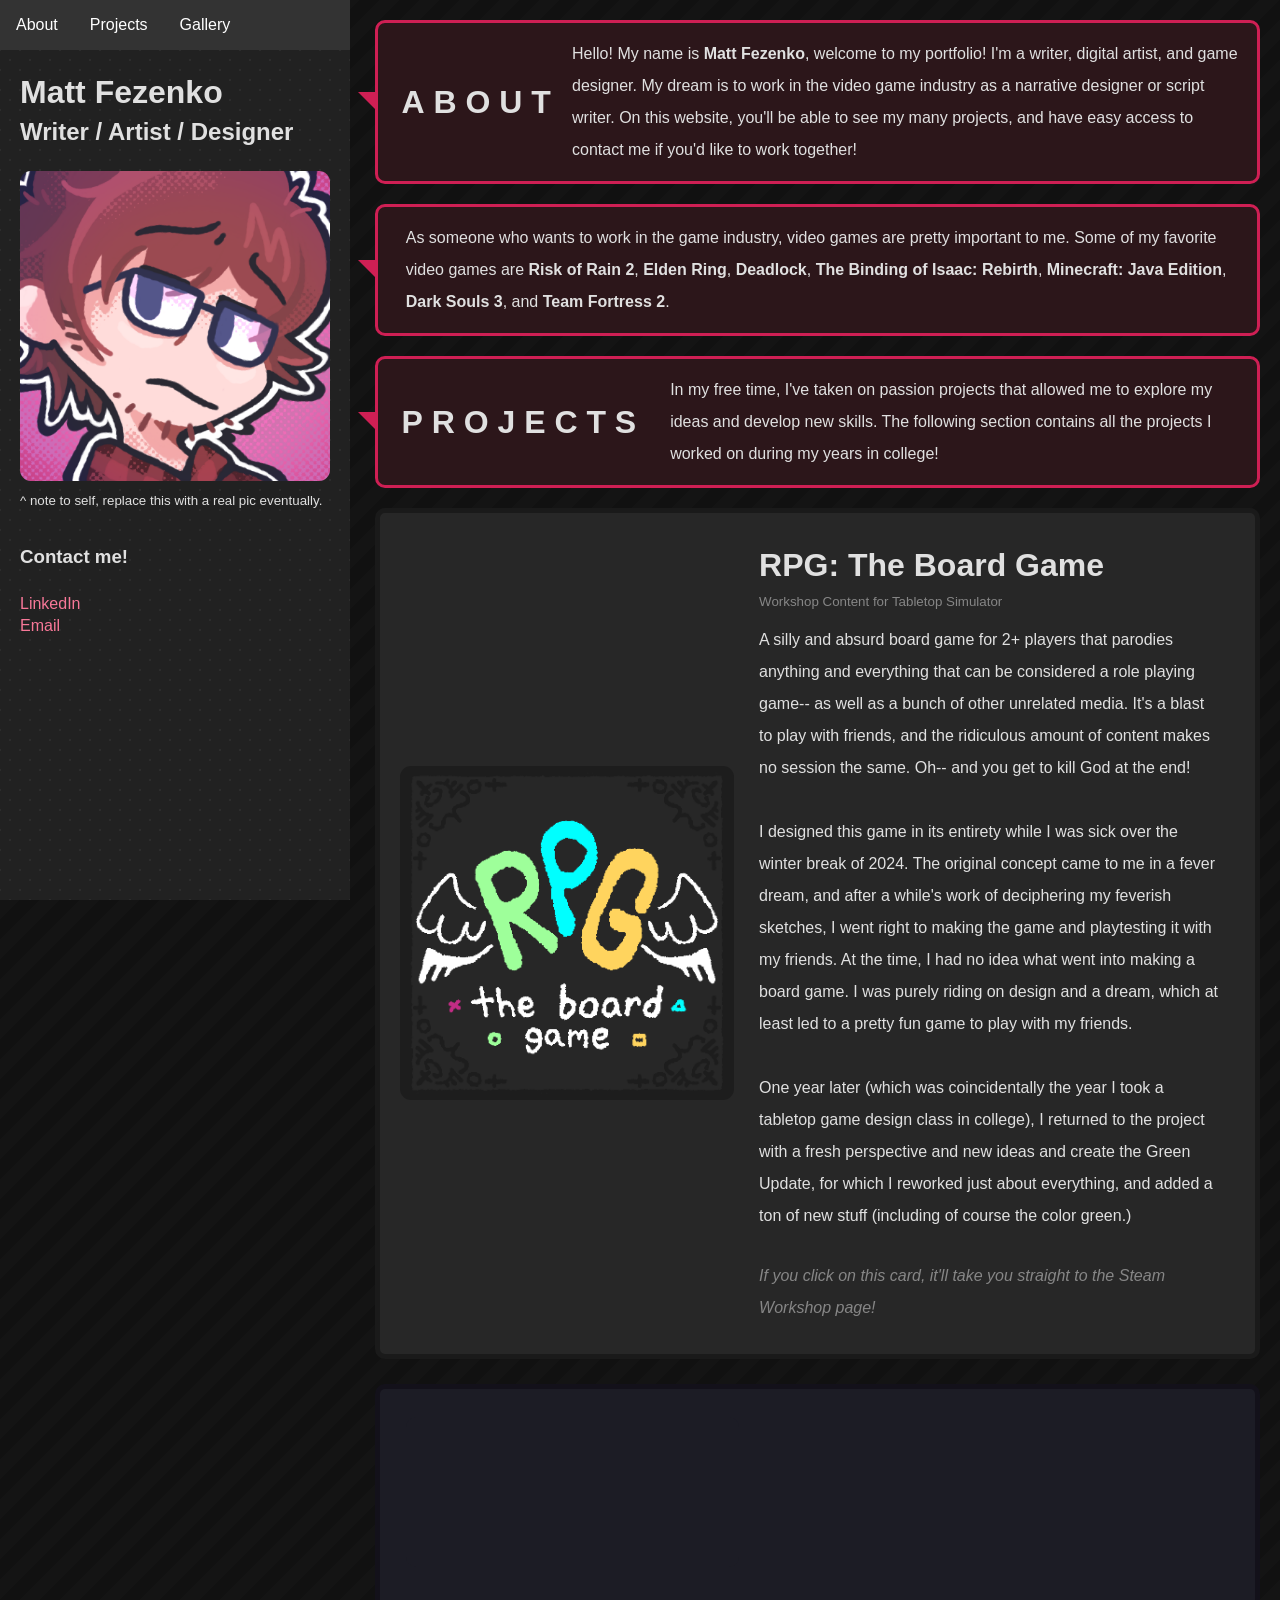
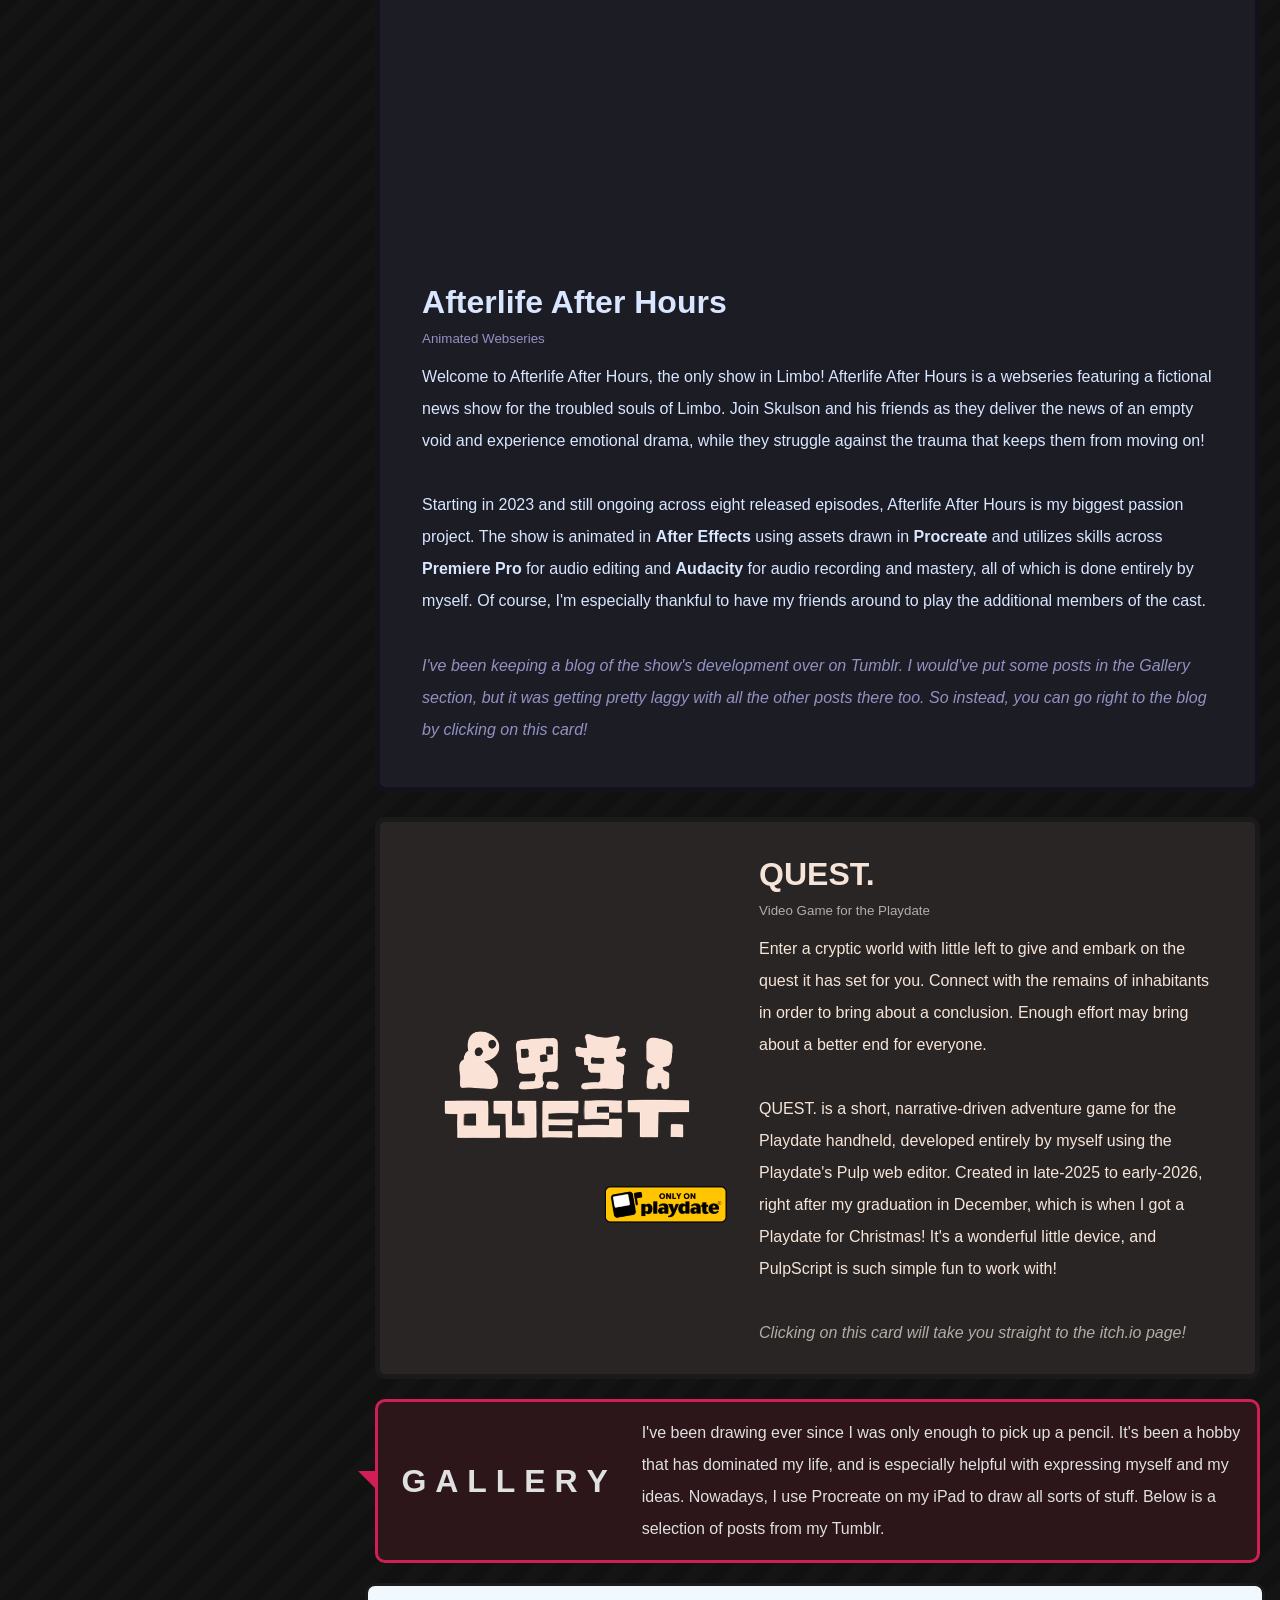
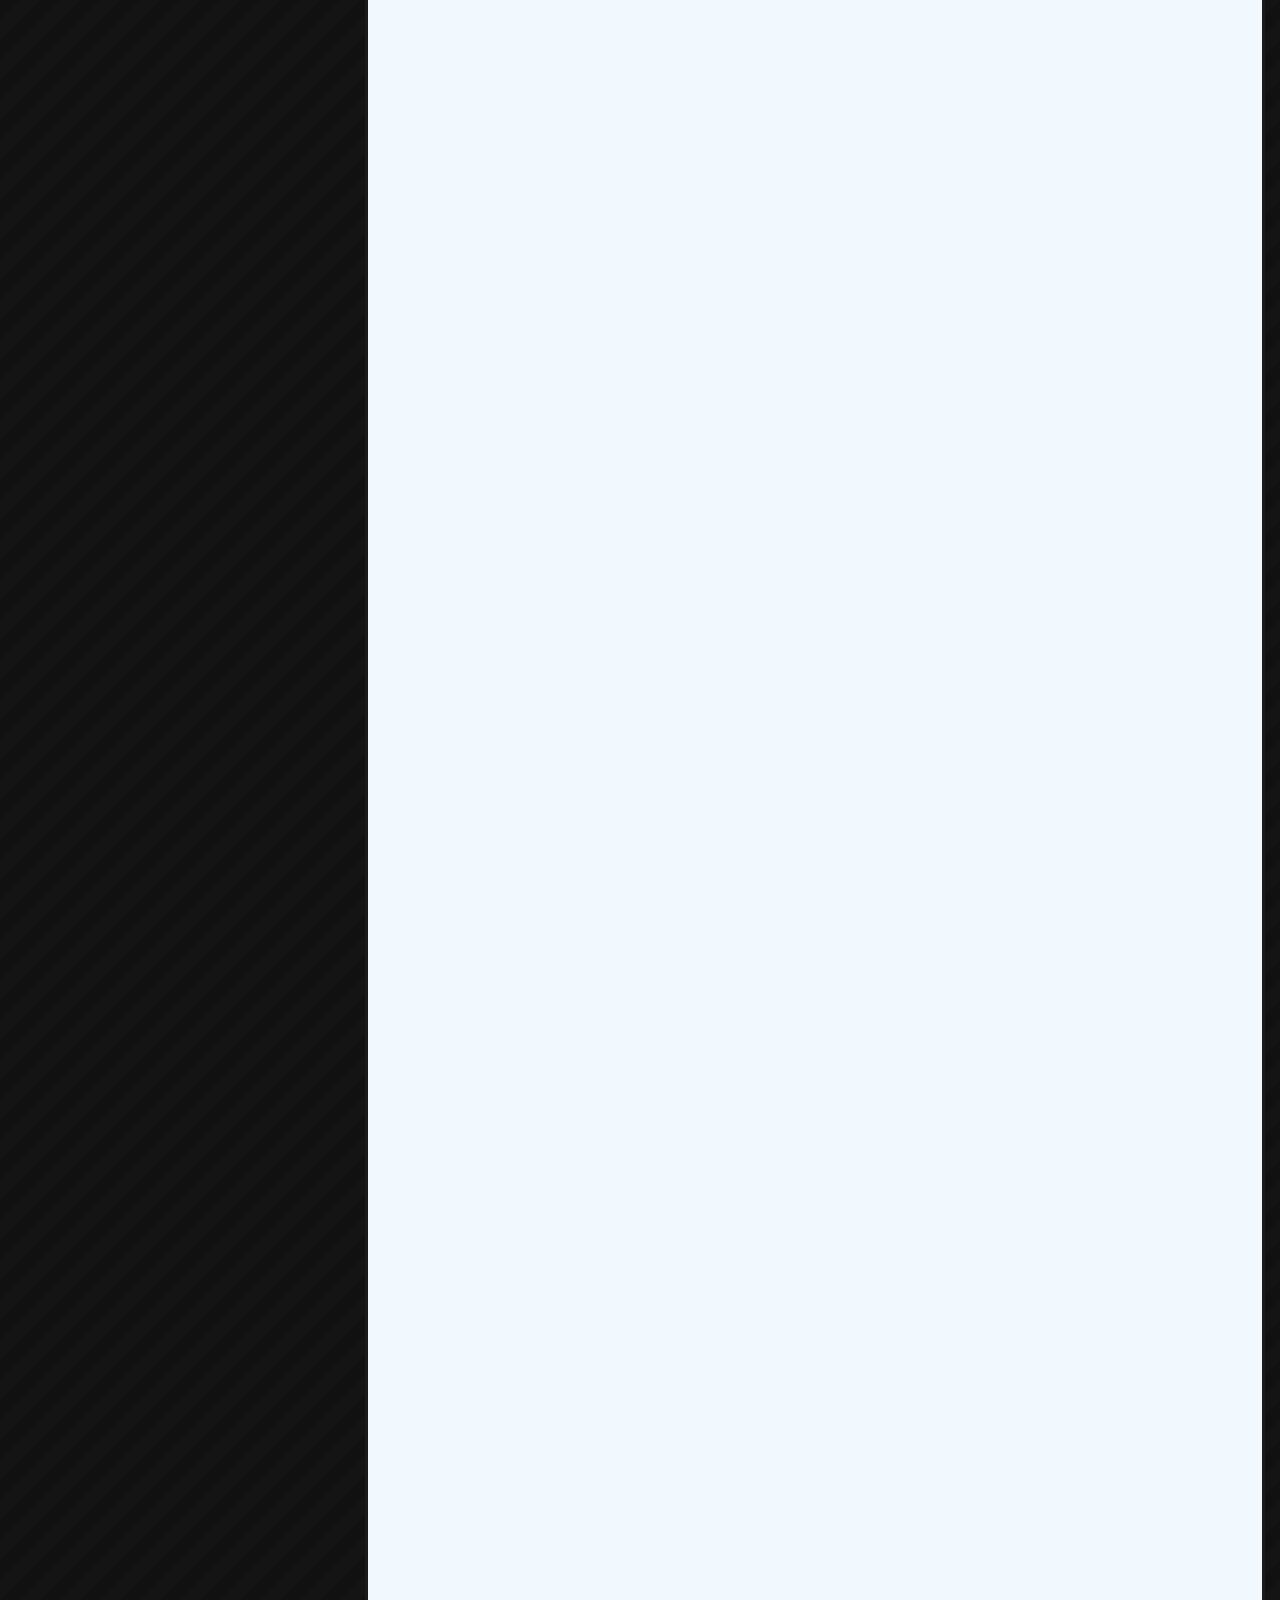
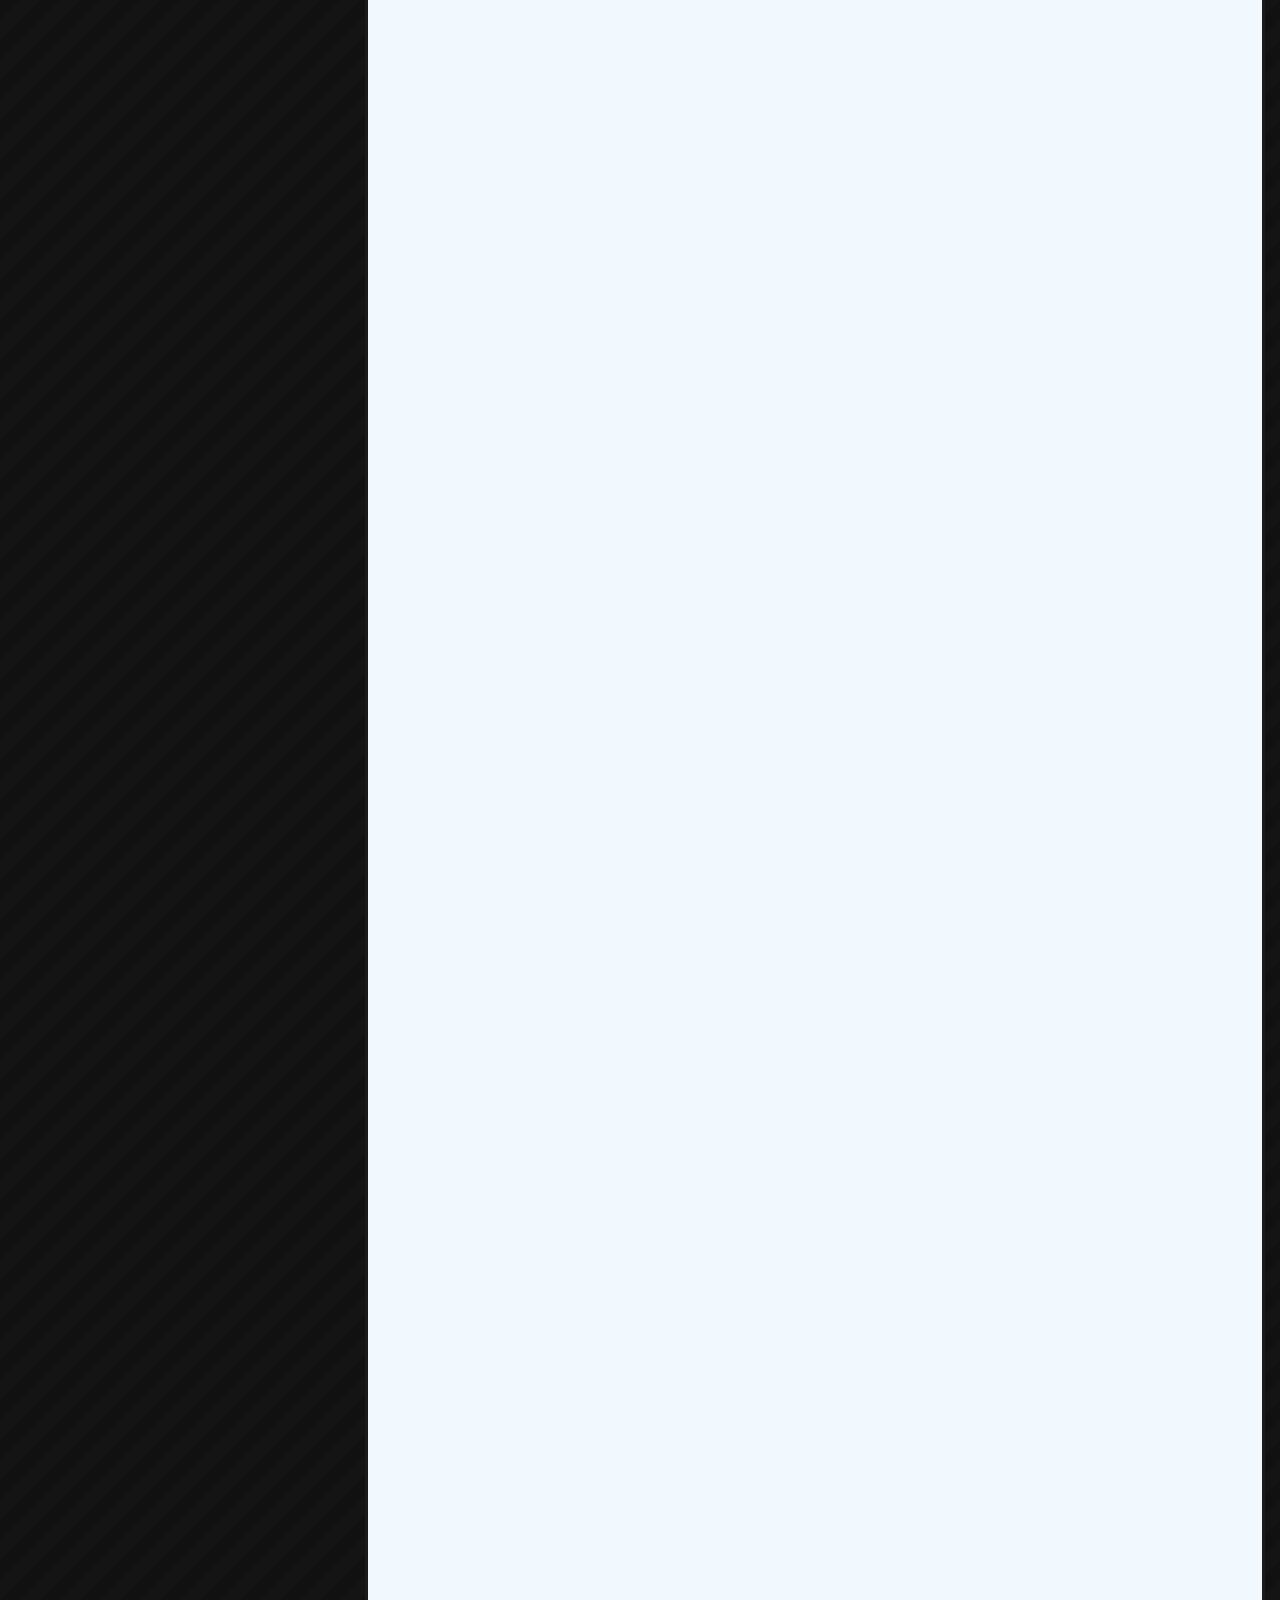
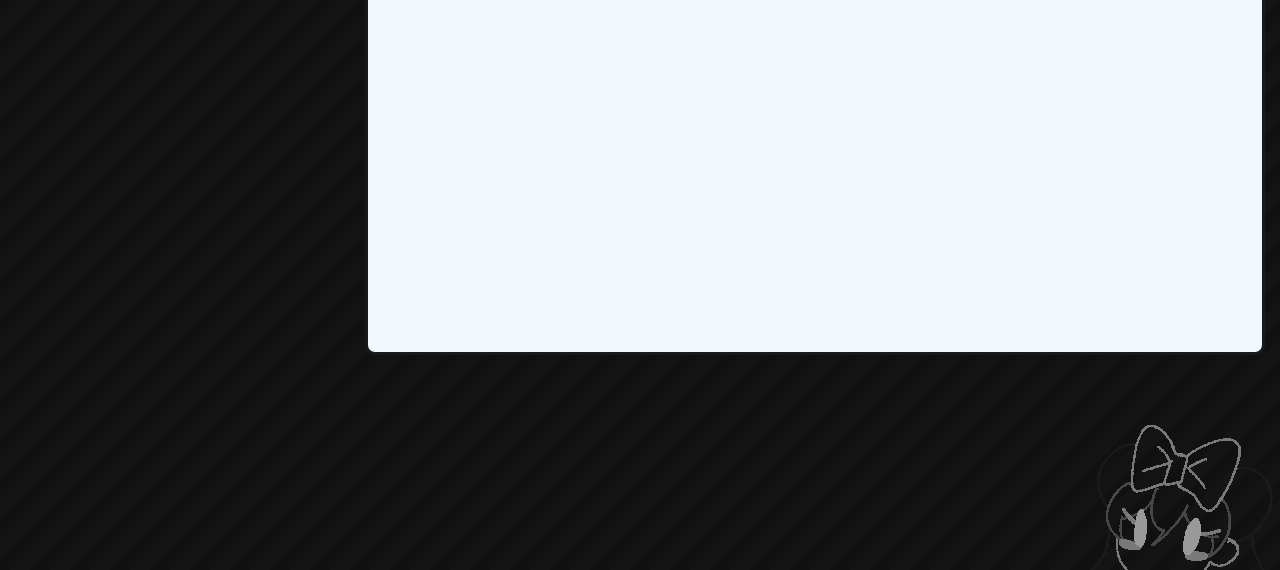
==== commit 0a27ca1f: "Did you know css was capable of crazy animations and fancy repeating patterns? I didn't, until now a" ====
--- a/index.html
+++ b/index.html
@@ -35,8 +35,16 @@
     <main>
 
         <hgroup class="mini-bubble" id="about">
-            <img class="emoji" src="img/smile_test.gif" alt=":smiley:" style="align-self: center;">
-            <p style="padding-left: 1.5%;"> <b>Hello!</b> My name is Matt Fezenko, welcome to my portfolio! I'm a
+            <container style="align-self: center; padding: 1%; ">
+            <h1 class="wave-text" style="width: max-content;">
+                <span style="--i: 0;">A</span>
+                <span style="--i: 1;">B</span>
+                <span style="--i: 2;">O</span>
+                <span style="--i: 3;">U</span>
+                <span style="--i: 4;">T</span>
+            </h1>
+            </container>
+            <p style="padding-left: 1.5%;"> Hello! My name is <b>Matt Fezenko</b>, welcome to my portfolio! I'm a
                 writer, digital artist, and game designer. My dream is to work in the video game industry as a narrative
                 designer or script writer. On this website, you'll be able to see my many projects, and have easy access
                 to contact me if you'd like to work together!
@@ -52,12 +60,23 @@
         </hgroup>
 
         <hgroup class="mini-bubble" id="projects">
-            <h1 style="align-self: center; padding: 1%;">PROJECTS</h1>
-            <p style="padding-left: 3%; align-self: center;">In my free time, I've taken on passion projects that allowed me to explore
-                my ideas and develop new skills. The following section contains all the projects I worked on during my years in college!</p>
-        </hgroup>
-
-        <!-- to:do - more mini bubbles to form an "about me" section  -->
+            <container style="align-self: center; padding: 1%; ">
+            <h1 class="wave-text" style="width: max-content;">
+                <span style="--i: 0;">P</span>
+                <span style="--i: 1;">R</span>
+                <span style="--i: 2;">O</span>
+                <span style="--i: 3;">J</span>
+                <span style="--i: 4;">E</span>
+                <span style="--i: 5;">C</span>
+                <span style="--i: 6;">T</span>
+                <span style="--i: 7;">S</span>
+            </h1>
+            </container>
+            <p style="padding-left: 3%; align-self: center;">In my free time, I've taken on passion projects that
+                allowed me to explore
+                my ideas and develop new skills. The following section contains all the projects I worked on during my
+                years in college!</p>
+        </hgroup>
 
         <div class="card" style="background-color:#272727;">
             <a href="https://steamcommunity.com/sharedfiles/filedetails/?id=3132301756" style="display:flex;">
@@ -92,41 +111,46 @@
             </a>
         </div>
 
-
-        <div class="card" id="AAH" style="background-color:#1c1c25;">
-            <a href="https://afterlifeafterhours.tumblr.com" style="flex-direction: column;">
-                <iframe class="video" id="AAH" style="padding-top:1%; padding-bottom:1%;"
-                    src="https://www.youtube.com/embed/videoseries?si=u2Iw6Vz8kjrTDzzK&amp;list=PL6oJCat0-7sY2JEn8Pnu3G33MvRv04XU5"
-                    title="YouTube video player" frameborder="0"
-                    allow="accelerometer; autoplay; clipboard-write; encrypted-media; gyroscope; picture-in-picture; web-share"
-                    referrerpolicy="strict-origin-when-cross-origin" allowfullscreen></iframe>
-                <container>
-                    <h1 id="AAH"> Afterlife After Hours</h1>
-                    <sup id="AAH" style="color:#9291c2;"> Animated Webseries</sup>
-                    <p id="AAH"> Welcome to Afterlife After Hours, the only show in Limbo! Afterlife After
-                        Hours is a webseries featuring a fictional news show for the troubled souls of Limbo. Join
-                        Skulson and his friends as they deliver the news of an empty void and experience emotional
-                        drama, while they struggle against the trauma that keeps them from moving on! </p>
-                    <br>
-                    <p id="AAH" style="color:#d8e6ff;">Starting in 2023 and still ongoing across eight released
-                        episodes, Afterlife After Hours is my biggest
-                        passion project. The show is animated in <b>After Effects</b> using assets drawn in
-                        <b>Procreate</b> and utilizes skills across
-                        <b>Premiere Pro</b> for audio editing and <b>Audacity</b> for audio recording and mastery, all
-                        of which is done entirely by myself. Of course, I'm especially thankful to have my friends
-                        around to play
-                        the
-                        additional members of the cast.
-                    </p>
-                    <br>
-                    <p id="AAH" style="padding-bottom:2%; color:#9291c2;"><i>I've been keeping a blog of the show's
-                            development over on Tumblr. I would've put some posts in the Gallery section, but it was
-                            getting pretty laggy with all the other posts there too. So instead, you can go right to the
-                            blog by clicking on this card!</i></p>
-                </container>
-            </a>
-        </div>
-
+        <container style="display:flex; flex-direction: row;">
+            <div class="card" id="AAH">
+                <a href="https://afterlifeafterhours.tumblr.com" style="flex-direction: column;">
+                    <div class="video">
+                        <iframe class="video" id="AAH" style="margin-top:1%; margin-bottom:1%;"
+                            src="https://www.youtube.com/embed/videoseries?si=awvgt08oY44gaxiv&amp;list=PL6oJCat0-7sY2JEn8Pnu3G33MvRv04XU5"
+                            title="YouTube video player" frameborder="0"
+                            allow="accelerometer; autoplay; clipboard-write; encrypted-media; gyroscope; picture-in-picture; web-share"
+                            referrerpolicy="strict-origin-when-cross-origin" allowfullscreen></iframe>
+                    </div>
+                    <container>
+                        <h1 id="AAH"> Afterlife After Hours</h1>
+                        <sup id="AAH" style="color:#9291c2;"> Animated Webseries</sup>
+                        <p id="AAH"> Welcome to Afterlife After Hours, the only show in Limbo! Afterlife After
+                            Hours is a webseries featuring a fictional news show for the troubled souls of Limbo. Join
+                            Skulson and his friends as they deliver the news of an empty void and experience emotional
+                            drama, while they struggle against the trauma that keeps them from moving on! </p>
+                        <br>
+                        <p id="AAH" style="color:#d8e6ff;">Starting in 2023 and still ongoing across eight released
+                            episodes, Afterlife After Hours is my biggest
+                            passion project. The show is animated in <b>After Effects</b> using assets drawn in
+                            <b>Procreate</b> and utilizes skills across
+                            <b>Premiere Pro</b> for audio editing and <b>Audacity</b> for audio recording and mastery,
+                            all
+                            of which is done entirely by myself. Of course, I'm especially thankful to have my friends
+                            around to play
+                            the
+                            additional members of the cast.
+                        </p>
+                        <br>
+                        <p id="AAH" style="padding-bottom:2%; color:#9291c2;"><i>I've been keeping a blog of the show's
+                                development over on Tumblr. I would've put some posts in the Gallery section, but it was
+                                getting pretty laggy with all the other posts there too. So instead, you can go right to
+                                the
+                                blog by clicking on this card!</i></p>
+                    </container>
+                </a>
+            </div>
+            <!-- wanted to make a side-bubble next to the AAH one. but what would I even put in it? -->
+        </container>
 
         <div class="card" style="background-color:#282524; color:#f6e4d8;">
             <a href="https://art1st1x.itch.io/quest?secret=ehEPT6ku4EMcnTQZUZpoXQLydQ" style="display:flex;">
@@ -154,8 +178,19 @@
         </div>
 
         <hgroup class="mini-bubble" id="gallery">
-            <h1 style="align-self: center; padding: 1%;">GALLERY</h1>
-            <p style="padding-left: 3%; align-self: center;">I've been drawing ever since I was only enough to pick up a pencil. It's been a
+        <container style="align-self: center; padding: 1%;">
+            <h1 class="wave-text" style="width: max-content;">
+                <span style="--i: 0;">G</span>
+                <span style="--i: 1;">A</span>
+                <span style="--i: 2;">L</span>
+                <span style="--i: 3;">L</span>
+                <span style="--i: 4;">E</span>
+                <span style="--i: 5;">R</span>
+                <span style="--i: 6;">Y</span>
+            </h1>
+            </container>
+            <p style="padding-left: 3%; align-self: center;">I've been drawing ever since I was only enough to pick up a
+                pencil. It's been a
                 hobby that has dominated my life, and is especially helpful with expressing myself and my ideas.
                 Nowadays, I use Procreate on my iPad to draw all sorts of stuff. Below is a selection of posts from my
                 Tumblr.</p>
--- a/styles.css
+++ b/styles.css
@@ -13,14 +13,35 @@
     line-height: 1.4;
     color: #e0e0e0;
     background-color: #0d0d0d;
-    height: 100%;
+    /* found this animation stuff online and wow that is really cool */
+    background: linear-gradient(
+    135deg,
+    #111111 25%,
+    #141414 25%,
+    #141414 50%,
+    #111111 50%,
+    #111111 75%,
+    #141414 75%,
+    #141414
+  );
+  background-size: 40px 40px;
+  animation: move 5s linear infinite;
+}
+
+@keyframes move {
+  0% {
+    background-position: 0 0;
+  }
+  100% {
+    background-position: 40px 40px;
+  }
 }
 
 html {
     scroll-behavior: smooth;
     height: 100%;
     overscroll-behavior-y: none
-    /* threw this in here and a dozen other places thinking it would make it so you can scroll while hovering over one of the Tumblr embeds. 
+        /* threw this in here and a dozen other places thinking it would make it so you can scroll while hovering over one of the Tumblr embeds. 
     it's the right property but i have no idea how to make it actually work. whatever, it's gonna stay in as a reminder of what Tumblr puts me through.*/
 }
 
@@ -51,7 +72,6 @@
 a {
     color: #f77898;
     text-decoration: none;
-    display: flex;
     
 }
 
@@ -68,10 +88,10 @@
 }
 
 .video {
+    aspect-ratio: 16/9;
     border-radius: 10px;
     width: fill;
-    height: fit-content;
-    aspect-ratio: 16/9;
+    height: max-content;
     margin-bottom: 1%;
 }
 
@@ -115,7 +135,13 @@
 
 .sidebar {
     padding: 20px;
-    background-color: #1a1a1a;
+    background-color: hwb(0 13% 87%);
+    
+    background-image: radial-gradient(#2c2c2c 10%, transparent 10%),
+        radial-gradient(#2c2c2c 10%, transparent 10%);
+    background-size: 20px 20px;
+    background-position: 0 0, 10px 10px;
+    
     height: 100%;
 }
 
@@ -150,6 +176,22 @@
 
 p {
     line-height: 2;
+}
+
+/* found this wavy text thing online but i had to reallly mess with it to make it work */
+.wave-text span {
+    display: inline-block;
+    animation: wave 2s ease-in-out infinite;
+    animation-delay: calc(var(--i) * 0.3s);
+}
+
+@keyframes wave {
+    0%, 100% {
+        transform: translateY(-5px);
+    }
+    50% {
+        transform: translateY(5px);
+    }
 }
 
 .bubble {
@@ -206,7 +248,6 @@
     border-width: 5px;
     border-radius: 10px;
     border-color: #1a1a1a;
-    box-shadow: 0px 0px 0px #1a1a1a;
 
     top: 0;
     position: relative;
@@ -220,37 +261,32 @@
 /* per-card stylings so I don't have to do so much styling in the HTML like a freak */
 
 #RPG {
-color: #e0e0e0;
-border-color: #1a1a1a;
-padding-left: 5%;
-padding-right: 3%;
-margin-top: 5px;
-margin-bottom: 5px;
+    color: #e0e0e0;
+    border-color: #1a1a1a;
+    padding-left: 5%;
+    padding-right: 3%;
+    margin-top: 5px;
+    margin-bottom: 5px;
 }
 
 #AAH {
-color:#d8e6ff;
-border-color: #13111a;
-padding-left: 3%;
-padding-right: 3%;
-margin-top: 5px;
-margin-bottom: 5px;
+    color: #d8e6ff;
+    background-color:#1c1c25;
+    border-color: #13111a;
+    padding-left: 2%;
+    padding-right: 2%;
+    margin-top: 5px;
+    margin-bottom: 5px;
 }
 
 #QUEST {
-color:#f6e4d8;
-background-color:#282524;
-border-color: #282524;
-padding-left: 5%;
-padding-right: 3%;
-margin-top: 5px;
-margin-bottom: 5px;
-}
-
-#gallery {
-padding-left: 3%;
-padding-top: 1%;
-padding-right: 3%;
+    color: #f6e4d8;
+    background-color: #282524;
+    border-color: #282524;
+    padding-left: 5%;
+    padding-right: 3%;
+    margin-top: 5px;
+    margin-bottom: 5px;
 }
 
 .mini-bubble {
@@ -265,7 +301,7 @@
     position: relative;
     background: #2c161a;
     border-style: solid;
-    border-color:rgb(207, 31, 84);
+    border-color: rgb(207, 31, 84);
     border-radius: 10px;
     transition: 0.5s;
 }
@@ -345,7 +381,9 @@
 @media screen and (max-width: 1222px) {
 
     .container,
-    .bubble, .card, a {
+    .bubble,
+    .card,
+    a {
         flex-direction: column;
     }
 
@@ -353,6 +391,15 @@
         max-width: min-content;
         height: auto;
         margin-bottom: 1%;
+    }
+
+    #AAH-side {
+        display: none;
+        visibility: hidden;
+    }
+
+    #AAH-card {
+        max-width: fit-content;
     }
 
 }
@@ -387,12 +434,18 @@
 /*mobile-sized stuff */
 @media screen and (max-width: 690px) {
 
-    ul, .sidebar, .bubble:after, .mini-bubble:after {
+    ul,
+    .sidebar,
+    .bubble:after,
+    .mini-bubble:after {
         visibility: hidden;
     }
 
     .container,
-    .bubble, .card, .mini-bubble, .gallery-bubble {
+    .bubble,
+    .card,
+    .mini-bubble,
+    .gallery-bubble {
         flex-direction: column;
         margin-left: 10px;
         margin-right: 10px;
@@ -407,7 +460,7 @@
         max-width: min-content;
         height: auto;
         margin-bottom: 1%;
-        
+
     }
 
     .grid {
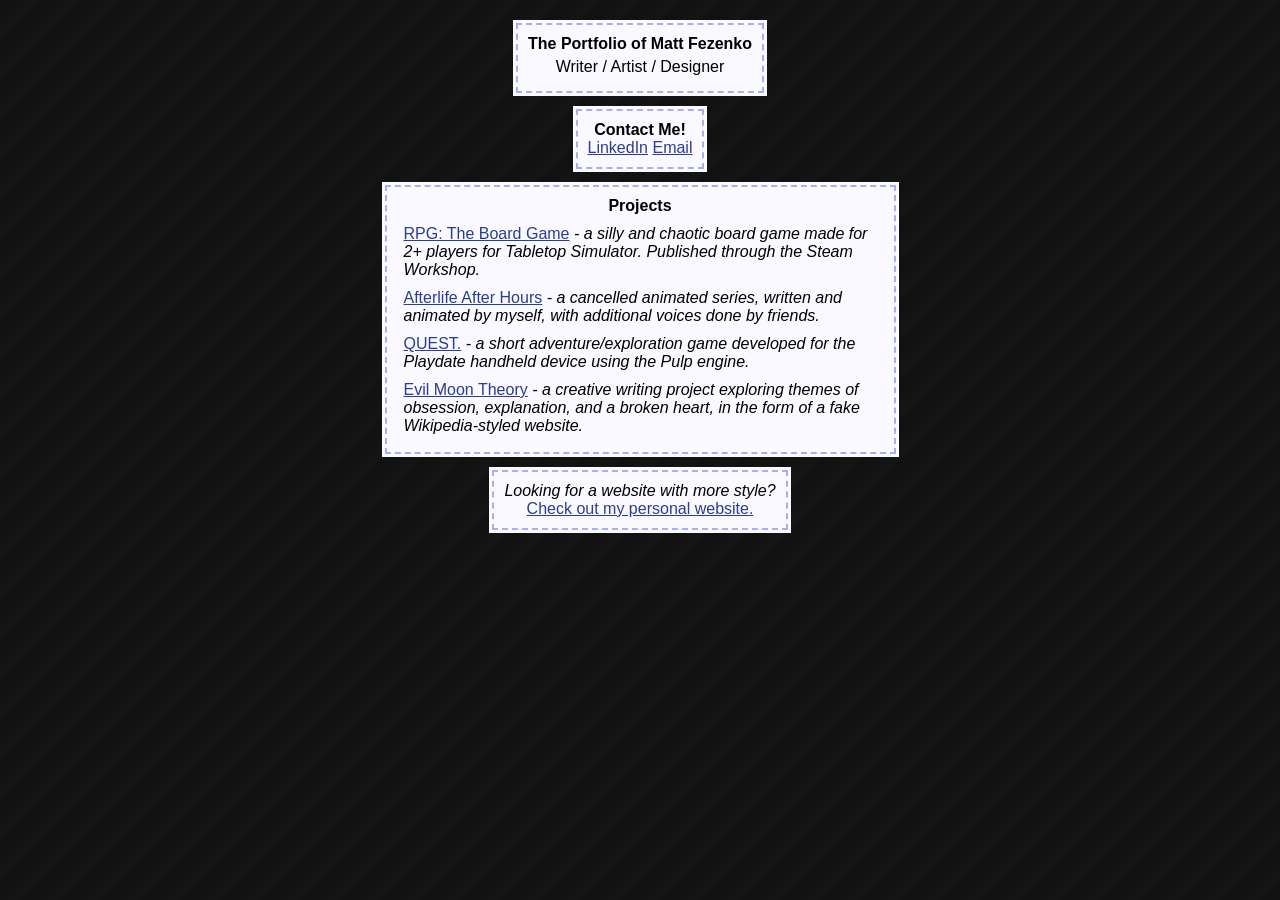
==== commit a27bb618: "Sapped the joy and whimsy out of my portfolio now that my Neocities site is my creative outlet for w" ====
--- a/index.html
+++ b/index.html
@@ -1,253 +1,64 @@
 <!doctype html>
 <html lang="en">
-<meta charset="UTF-8">
-<meta name="viewport" content="width=device-width,initial-scale=1">
-<title>Matt Fezenko's Portfolio</title>
-<link rel="stylesheet" href="styles.css">
-<link rel="icon" type="image/x-icon" href="img\favicon.png">
+    <meta charset="UTF-8">
+    <meta name="viewport" content="width=device-width,initial-scale=1">
+    <title>Matt Fezenko's Portfolio</title>
+    <link rel="stylesheet" href="newstyles.css">
+    <link rel="icon" type="image/x-icon" href="img\website.png">
 
-<body>
-    <aside>
-        <ul>
-            <!-- <li style="float:left"><a href="#">Home</a></li> -->
-            <li><a href="#about" title="Takes you to the top of the page!">About</a></li>
-            <li><a href="#projects" title="Takes you to the Projects section!">Projects</a></li>
-            <li><a href="#gallery" title="Takes you to my Tumblr gallery!">Gallery</a></li>
+    <body>
 
-            <!-- to:do - figure out how to link these to different sections of the page.  -->
+        <div class="box">
 
-        </ul>
-        <div class="sidebar">
-            <h1>Matt Fezenko</h1>
-            <h2>Writer / Artist / Designer</h2>
-            <br>
-            <img src="test.png" alt="Portrait" style="width:100%; height:max-content; border-radius: 11px;">
-            <p><sup> ^ note to self, replace this with a real pic eventually.</sup></p>
-            <br>
-            <h3>Contact me!</h3>
-            <br>
-            <a href="https://www.linkedin.com/in/matt-fezenko-17993b254/">LinkedIn</a>
-            <br>
-            <a href="mailto:matthew30204@gmail.com">Email</a>
-        </div>
-    </aside>
-
-    <main>
-
-        <hgroup class="mini-bubble" id="about">
-            <container style="align-self: center; padding: 1%; ">
-            <h1 class="wave-text" style="width: max-content;">
-                <span style="--i: 0;">A</span>
-                <span style="--i: 1;">B</span>
-                <span style="--i: 2;">O</span>
-                <span style="--i: 3;">U</span>
-                <span style="--i: 4;">T</span>
-            </h1>
-            </container>
-            <p style="padding-left: 1.5%;"> Hello! My name is <b>Matt Fezenko</b>, welcome to my portfolio! I'm a
-                writer, digital artist, and game designer. My dream is to work in the video game industry as a narrative
-                designer or script writer. On this website, you'll be able to see my many projects, and have easy access
-                to contact me if you'd like to work together!
-            </p>
-        </hgroup>
-
-        <hgroup class="mini-bubble">
-            <p style="padding-left: 1.5%;"> As someone who wants to work in the game industry, video games are pretty
-                important to me. Some of my favorite video games are
-                <b>Risk of Rain 2</b>, <b>Elden Ring</b>, <b>Deadlock</b>, <b>The Binding of Isaac: Rebirth</b>,
-                <b>Minecraft: Java Edition</b>, <b>Dark Souls 3</b>, and <b>Team Fortress 2</b>.
-            </p>
-        </hgroup>
-
-        <hgroup class="mini-bubble" id="projects">
-            <container style="align-self: center; padding: 1%; ">
-            <h1 class="wave-text" style="width: max-content;">
-                <span style="--i: 0;">P</span>
-                <span style="--i: 1;">R</span>
-                <span style="--i: 2;">O</span>
-                <span style="--i: 3;">J</span>
-                <span style="--i: 4;">E</span>
-                <span style="--i: 5;">C</span>
-                <span style="--i: 6;">T</span>
-                <span style="--i: 7;">S</span>
-            </h1>
-            </container>
-            <p style="padding-left: 3%; align-self: center;">In my free time, I've taken on passion projects that
-                allowed me to explore
-                my ideas and develop new skills. The following section contains all the projects I worked on during my
-                years in college!</p>
-        </hgroup>
-
-        <div class="card" style="background-color:#272727;">
-            <a href="https://steamcommunity.com/sharedfiles/filedetails/?id=3132301756" style="display:flex;">
-                <img class="image" src="img\rpg_header.png" style="width:99%;">
-                <container>
-                    <h1 id="RPG" style="padding-top:1%;"> RPG: The Board Game</h1>
-                    <sup id="RPG" style="color: rgb(134, 134, 134);"> Workshop Content for Tabletop Simulator</sup>
-                    <p id="RPG"> A silly and absurd board game for 2+ players that parodies anything and
-                        everything that can be considered a role playing game-- as well as a bunch of other unrelated
-                        media.
-                        It's a blast to play with friends, and the ridiculous amount of content makes no session the
-                        same.
-                        Oh-- and you get to kill God at the end!</p>
-                    <br>
-                    <p id="RPG">
-                        I designed this game in its entirety
-                        while I was sick over the winter break of 2024. The original concept came to me in a fever
-                        dream, and after a while's work of
-                        deciphering my feverish sketches, I went right to making the game and playtesting it with my
-                        friends. At the time, I had no idea what went into making a board game. I was purely riding on
-                        design and a dream, which at least led to a pretty fun game to play with my friends.</p>
-                    <br>
-                    <p id="RPG">One year later (which was coincidentally the year I took a tabletop game design class in
-                        college), I returned to the project
-                        with a fresh perspective and new ideas and create the Green Update, for which I reworked just
-                        about everything, and added a ton of new stuff (including of course the color green.)
-                    </p>
-                    <br>
-                    <p style="padding-left:5%; padding-bottom:2%; color: rgb(134, 134, 134);"><i>If you click on this
-                            card, it'll take you straight to the Steam Workshop page!</i></p>
-                </container>
-            </a>
+            <div class="innerbox"><b>The Portfolio of Matt Fezenko</b>
+                <p> Writer / Artist / Designer</p>
+            </div>
         </div>
 
-        <container style="display:flex; flex-direction: row;">
-            <div class="card" id="AAH">
-                <a href="https://afterlifeafterhours.tumblr.com" style="flex-direction: column;">
-                    <div class="video">
-                        <iframe class="video" id="AAH" style="margin-top:1%; margin-bottom:1%;"
-                            src="https://www.youtube.com/embed/videoseries?si=awvgt08oY44gaxiv&amp;list=PL6oJCat0-7sY2JEn8Pnu3G33MvRv04XU5"
-                            title="YouTube video player" frameborder="0"
-                            allow="accelerometer; autoplay; clipboard-write; encrypted-media; gyroscope; picture-in-picture; web-share"
-                            referrerpolicy="strict-origin-when-cross-origin" allowfullscreen></iframe>
-                    </div>
-                    <container>
-                        <h1 id="AAH"> Afterlife After Hours</h1>
-                        <sup id="AAH" style="color:#9291c2;"> Animated Webseries</sup>
-                        <p id="AAH"> Welcome to Afterlife After Hours, the only show in Limbo! Afterlife After
-                            Hours is a webseries featuring a fictional news show for the troubled souls of Limbo. Join
-                            Skulson and his friends as they deliver the news of an empty void and experience emotional
-                            drama, while they struggle against the trauma that keeps them from moving on! </p>
-                        <br>
-                        <p id="AAH" style="color:#d8e6ff;">Starting in 2023 and still ongoing across eight released
-                            episodes, Afterlife After Hours is my biggest
-                            passion project. The show is animated in <b>After Effects</b> using assets drawn in
-                            <b>Procreate</b> and utilizes skills across
-                            <b>Premiere Pro</b> for audio editing and <b>Audacity</b> for audio recording and mastery,
-                            all
-                            of which is done entirely by myself. Of course, I'm especially thankful to have my friends
-                            around to play
-                            the
-                            additional members of the cast.
-                        </p>
-                        <br>
-                        <p id="AAH" style="padding-bottom:2%; color:#9291c2;"><i>I've been keeping a blog of the show's
-                                development over on Tumblr. I would've put some posts in the Gallery section, but it was
-                                getting pretty laggy with all the other posts there too. So instead, you can go right to
-                                the
-                                blog by clicking on this card!</i></p>
-                    </container>
-                </a>
+        <div class="box">
+
+            <div class="innerbox">
+                <b>Contact Me!</b>
+                <br>
+                <a href="https://www.linkedin.com/in/matt-fezenko-17993b254/">LinkedIn</a>
+                <a href="mailto:matthew30204@gmail.com">Email</a>
             </div>
-            <!-- wanted to make a side-bubble next to the AAH one. but what would I even put in it? -->
-        </container>
-
-        <div class="card" style="background-color:#282524; color:#f6e4d8;">
-            <a href="https://art1st1x.itch.io/quest?secret=ehEPT6ku4EMcnTQZUZpoXQLydQ" style="display:flex;">
-                <img class="image" src="img\quest_header.png" style="width:99%;">
-                <container>
-                    <h1 id="QUEST" style="padding-top:1%;"> QUEST.</h1>
-                    <sup id="QUEST" style="color:#b3aca7;"> Video Game for the Playdate</sup>
-                    <p id="QUEST"> Enter a cryptic world with little left to give and embark on the quest it
-                        has set for you. Connect with the remains of inhabitants in order to bring about a conclusion.
-                        Enough effort may bring about a better
-                        end for everyone.</p>
-                    <br>
-                    <p id="QUEST"> QUEST. is a short, narrative-driven adventure game for the Playdate
-                        handheld, developed entirely by myself using the Playdate's Pulp web editor. Created in
-                        late-2025 to early-2026, right
-                        after my graduation in December, which is when I got
-                        a Playdate for Christmas! It's a wonderful little device, and PulpScript is such simple fun to
-                        work with!
-                    </p>
-                    <br>
-                    <p id="QUEST" style="color:#b3aca7;"><i>Clicking on this card will take you straight to the itch.io
-                            page!</i></p>
-                </container>
-            </a>
         </div>
 
-        <hgroup class="mini-bubble" id="gallery">
-        <container style="align-self: center; padding: 1%;">
-            <h1 class="wave-text" style="width: max-content;">
-                <span style="--i: 0;">G</span>
-                <span style="--i: 1;">A</span>
-                <span style="--i: 2;">L</span>
-                <span style="--i: 3;">L</span>
-                <span style="--i: 4;">E</span>
-                <span style="--i: 5;">R</span>
-                <span style="--i: 6;">Y</span>
-            </h1>
-            </container>
-            <p style="padding-left: 3%; align-self: center;">I've been drawing ever since I was only enough to pick up a
-                pencil. It's been a
-                hobby that has dominated my life, and is especially helpful with expressing myself and my ideas.
-                Nowadays, I use Procreate on my iPad to draw all sorts of stuff. Below is a selection of posts from my
-                Tumblr.</p>
-        </hgroup>
+        <div class="box">
 
-        <hgroup class="gallery-bubble">
-            <container class="grid">
-                <iframe title="Tumblr post" frameborder="0" allowfullscreen="true"
-                    src="https://embed.tumblr.com/embed/post/f4obCw_0-6rOYSiC2QkIlg/805022764881821696/v2?&amp;language=en_US&amp;did=c6e4c0f3ec1ad38d629c1396662a0e3ebbc42ff5"
-                    class="tumblr-embed tumblr-embed-loaded"
-                    style="display: block; padding: 0px; margin: 0px auto; border: none; visibility: visible; min-height: 200px; max-width: 100%;"
-                    height="710"></iframe>
-                <iframe title="Tumblr post" frameborder="0" allowfullscreen="true"
-                    src="https://embed.tumblr.com/embed/post/t:K0C_xB9n4qiNK-OOtm3hPA/803877996694011904/v2?&amp;language=en_US&amp;did=73a4d217e69bb0d94b3b1ed77fca16cd2f68afd3"
-                    class="tumblr-embed tumblr-embed-loaded"
-                    style="display: block; padding: 0px; margin: 10px auto; border: none; visibility: visible; min-height: 200px; max-width: 100%;"
-                    height="812"></iframe>
-                <iframe title="Tumblr post" frameborder="0" allowfullscreen="true"
-                    src="https://embed.tumblr.com/embed/post/t:K0C_xB9n4qiNK-OOtm3hPA/796437949115973632/v2?&amp;language=en_US&amp;did=5fd5b3437accfe8dee5e91b8a345dd3c7282a014"
-                    class="tumblr-embed tumblr-embed-loaded"
-                    style="display: block; padding: 0px; margin: 10px auto; border: none; visibility: visible; min-height: 200px; max-width: 100%;"
-                    height="635"></iframe>
-                <iframe title="Tumblr post" frameborder="0" allowfullscreen="true"
-                    src="https://embed.tumblr.com/embed/post/t:K0C_xB9n4qiNK-OOtm3hPA/786884608504496128/v2?&amp;language=en_US&amp;did=455853525a36215f6145d07238ef25945cac2326"
-                    class="tumblr-embed tumblr-embed-loaded"
-                    style="display: block; padding: 0px; margin: 10px auto; border: none; visibility: visible; min-height: 200px; max-width: 100%;"
-                    height="756"></iframe>
-                <iframe title="Tumblr post" frameborder="0" allowfullscreen="true"
-                    src="https://embed.tumblr.com/embed/post/t:K0C_xB9n4qiNK-OOtm3hPA/788061404734390272/v2?&amp;language=en_US&amp;did=3bb7875708f97b5e8bacf2acc017ecf203bdb979"
-                    class="tumblr-embed tumblr-embed-loaded"
-                    style="display: block; padding: 0px; margin: 10px auto; border: none; visibility: visible; min-height: 200px; max-width: 100%;"
-                    height="486"></iframe>
-                <iframe title="Tumblr post" frameborder="0" allowfullscreen="true"
-                    src="https://embed.tumblr.com/embed/post/t:K0C_xB9n4qiNK-OOtm3hPA/776252419817472000/v2?&amp;language=en_US&amp;did=5287c4a03eb77dd0974cabf0a016cbf25190ecc0"
-                    class="tumblr-embed tumblr-embed-loaded"
-                    style="display: block; padding: 0px; margin: 10px auto; border: none; visibility: visible; min-height: 200px; max-width: 100%;"
-                    height="1536"></iframe>
-                <iframe title="Tumblr post" frameborder="0" allowfullscreen="true"
-                    src="https://embed.tumblr.com/embed/post/t:K0C_xB9n4qiNK-OOtm3hPA/771635293608607744/v2?&amp;language=en_US&amp;did=9928a260d12278bf8196b693c053f87977771ed9"
-                    class="tumblr-embed tumblr-embed-loaded"
-                    style="display: block; padding: 0px; margin: 10px auto; border: none; visibility: visible; min-height: 200px; max-width: 100%;"
-                    height="1176"></iframe>
-                <iframe title="Tumblr post" frameborder="0" allowfullscreen="true"
-                    src="https://embed.tumblr.com/embed/post/t:K0C_xB9n4qiNK-OOtm3hPA/765801876199538688/v2?&amp;language=en_US&amp;did=1bfde601764ee594531c6b2c87093d0ca4cb94ae"
-                    class="tumblr-embed tumblr-embed-loaded"
-                    style="display: block; padding: 0px; margin: 10px auto; border: none; visibility: visible; min-height: 200px; max-width: 100%;"
-                    height="794"></iframe>
-            </container>
-        </hgroup>
+            <div class="innerbox"><b>Projects</b>
+                <br>
 
-        <footer>
-            <div class="secret">
+                <div class="entry"><a href="https://steamcommunity.com/sharedfiles/filedetails/?id=3132301756">RPG: The
+                        Board Game</a>
+                    <i> - a silly and chaotic board game made for 2+ players for Tabletop Simulator. Published through
+                        the Steam Workshop.</i>
+                </div>
+
+                <div class="entry"><a
+                        href="https://www.youtube.com/embed/videoseries?si=awvgt08oY44gaxiv&amp;list=PL6oJCat0-7sY2JEn8Pnu3G33MvRv04XU5">Afterlife
+                        After Hours</a><i> - a cancelled animated series, written and animated by myself, with
+                        additional voices done by friends.</i></div>
+
+                <div class="entry"><a href="https://art1st1x.itch.io/quest">QUEST.</a><i> - a short
+                        adventure/exploration game developed for the Playdate handheld device using the Pulp engine.</i>
+                </div>
+
+                <div class="entry"><a href="https://evilmoontheory.neocities.org">Evil Moon Theory</a><i> - a creative writing project exploring themes of
+                        obsession, explanation, and a broken heart, in the form of a fake Wikipedia-styled website.</i>
+                </div>
             </div>
+        </div>
 
-        </footer>
-    </main>
+        <div class="box">
 
-</body>
+            <div class="innerbox">
+                <i>Looking for a website with more style?</i>
+                <br>
+                <a href="https://art1st1x.neocities.org">Check out my personal website.</a>
+            </div>
+        </div>
+    </body>
 
 </html>
--- a/newstyles.css
+++ b/newstyles.css
@@ -0,0 +1,66 @@
+* {
+    font-family: 'Segoe UI', Tahoma, Geneva, Verdana, sans-serif;
+    scrollbar-width: thin;
+
+
+}
+
+body {
+    background-image: linear-gradient(135deg,
+            #111111 25%,
+            #141414 25%,
+            #141414 50%,
+            #111111 50%,
+            #111111 75%,
+            #141414 75%,
+            #141414);
+    background-size: 40px 40px;
+    animation: move 15s linear infinite;
+}
+
+@keyframes move {
+    0% {
+        background-position: 0 0;
+    }
+
+    100% {
+        background-position: 40px 40px;
+    }
+}
+
+p {
+    margin: 5px;
+}
+
+.entry {
+    text-align: left;
+    margin: 7px;
+    margin-top: 10px;
+}
+
+a {
+    font-weight: 500;
+    color: rgb(43, 61, 143);
+}
+
+.box {
+    text-align: center;
+    display: flex;
+    padding: 3px;
+    max-width: 511px;
+    width: fit-content;
+    height: fit-content;
+    margin: auto;
+    margin-top: 10px;
+    background-color: rgb(249, 249, 255);
+}
+
+.box:first-child {
+    margin-top: 20px;
+}
+
+.innerbox {
+    padding: 10px;
+    border: dashed 2px rgb(169, 175, 236);
+    background-color: rgb(249, 249, 255);
+}
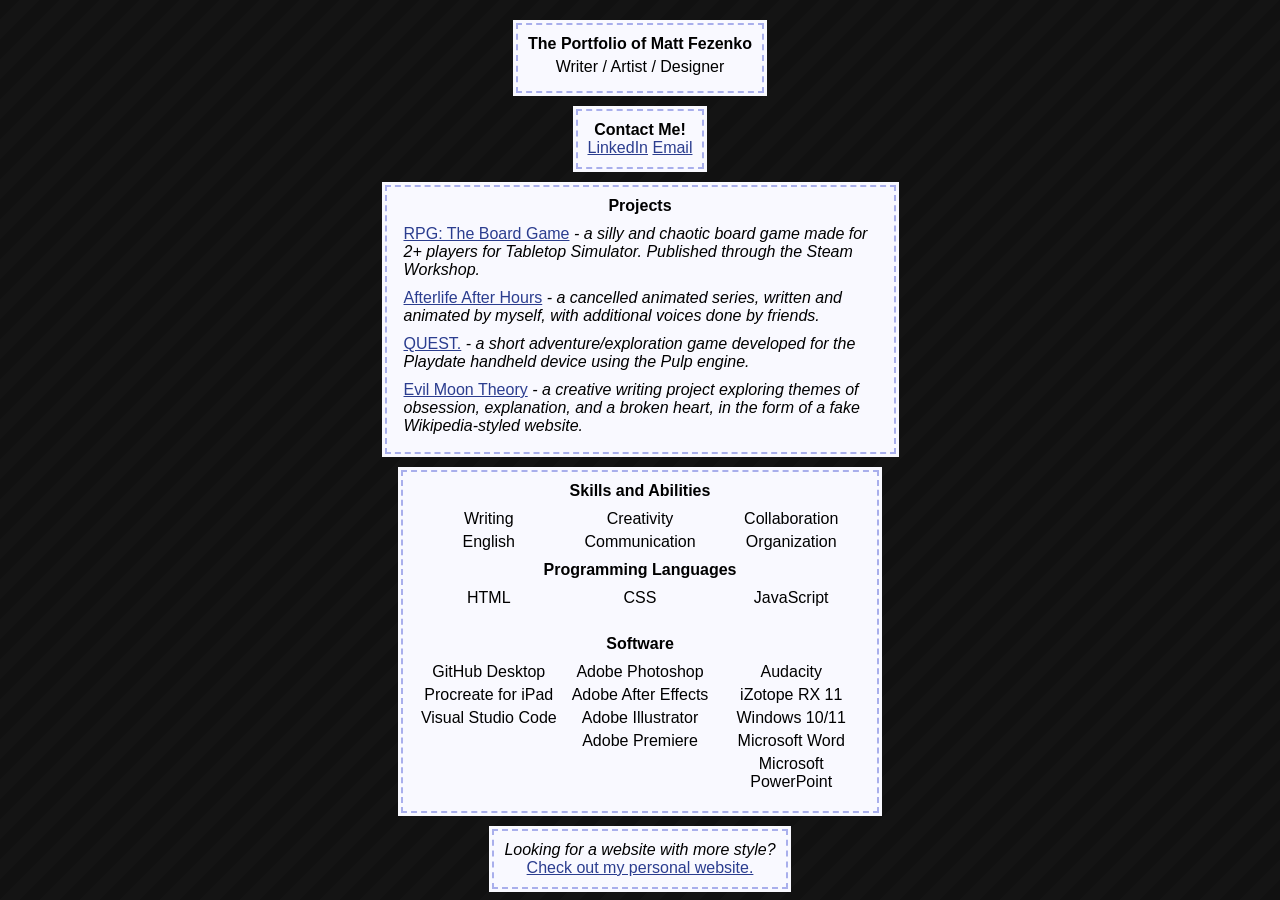
==== commit 9771d8c4: "Added some extra junk to pad things out (skills, programming languages, software)" ====
--- a/index.html
+++ b/index.html
@@ -45,8 +45,76 @@
                         adventure/exploration game developed for the Playdate handheld device using the Pulp engine.</i>
                 </div>
 
-                <div class="entry"><a href="https://evilmoontheory.neocities.org">Evil Moon Theory</a><i> - a creative writing project exploring themes of
-                        obsession, explanation, and a broken heart, in the form of a fake Wikipedia-styled website.</i>
+                <div class="entry"><a href="https://evilmoontheory.neocities.org">Evil Moon Theory</a><i> - a creative
+                        writing project exploring themes of obsession, explanation, and a broken heart, in the form of a
+                        fake Wikipedia-styled website.</i>
+                </div>
+            </div>
+        </div>
+
+        <div class="box">
+
+            <div class="innerbox">
+                <b>Skills and Abilities</b>
+
+                <div style="display: table; width: 100%;  margin-top: 5px; margin-bottom: 5px;">
+
+                    <div style="display: table-cell; text-align: center; width: 30%;">
+                        <p>Writing</p>
+                        <p>English</p>
+                    </div>
+
+                    <div style="display: table-cell; text-align: center; width: 30%;">
+                        <p>Creativity</p>
+                        <p>Communication</p>
+                    </div>
+
+                    <div style="display: table-cell; text-align: center; width: 30%;">
+                        <p>Collaboration</p>
+                        <p>Organization</p>
+                    </div>
+                </div>
+                <b>Programming Languages</b>
+
+                <div style="display: table; width: 100%; margin-top: 5px; margin-bottom: 5px;">
+
+                    <div style="display: table-cell; text-align: center; width: 30%;">
+                        <p>HTML</p>
+                    </div>
+
+                    <div style="display: table-cell; text-align: center; width: 30%;">
+                        <p>CSS</p>
+                    </div>
+
+                    <div style="display: table-cell; text-align: center; width: 30%;">
+                        <p>JavaScript</p>
+                    </div>
+                </div>
+                <br>
+                <b>Software</b>
+
+                <div style="display: table; width: 100%; margin-top: 5px; margin-bottom: 5px;">
+
+                    <div style="display: table-cell; text-align: center; width: 30%;">
+                        <p>GitHub Desktop</p>
+                        <p>Procreate for iPad</p>
+                        <p>Visual Studio Code</p>
+                    </div>
+
+                    <div style="display: table-cell; text-align: center; width: 30%;">
+                        <p>Adobe Photoshop</p>
+                        <p>Adobe After Effects</p>
+                        <p>Adobe Illustrator</p>
+                        <p>Adobe Premiere</p>
+                    </div>
+
+                    <div style="display: table-cell; text-align: center; width: 30%;">
+                        <p>Audacity</p>
+                        <p>iZotope RX 11</p>
+                        <p>Windows 10/11</p>
+                        <p>Microsoft Word</p>
+                        <p>Microsoft PowerPoint</p>
+                    </div>
                 </div>
             </div>
         </div>
